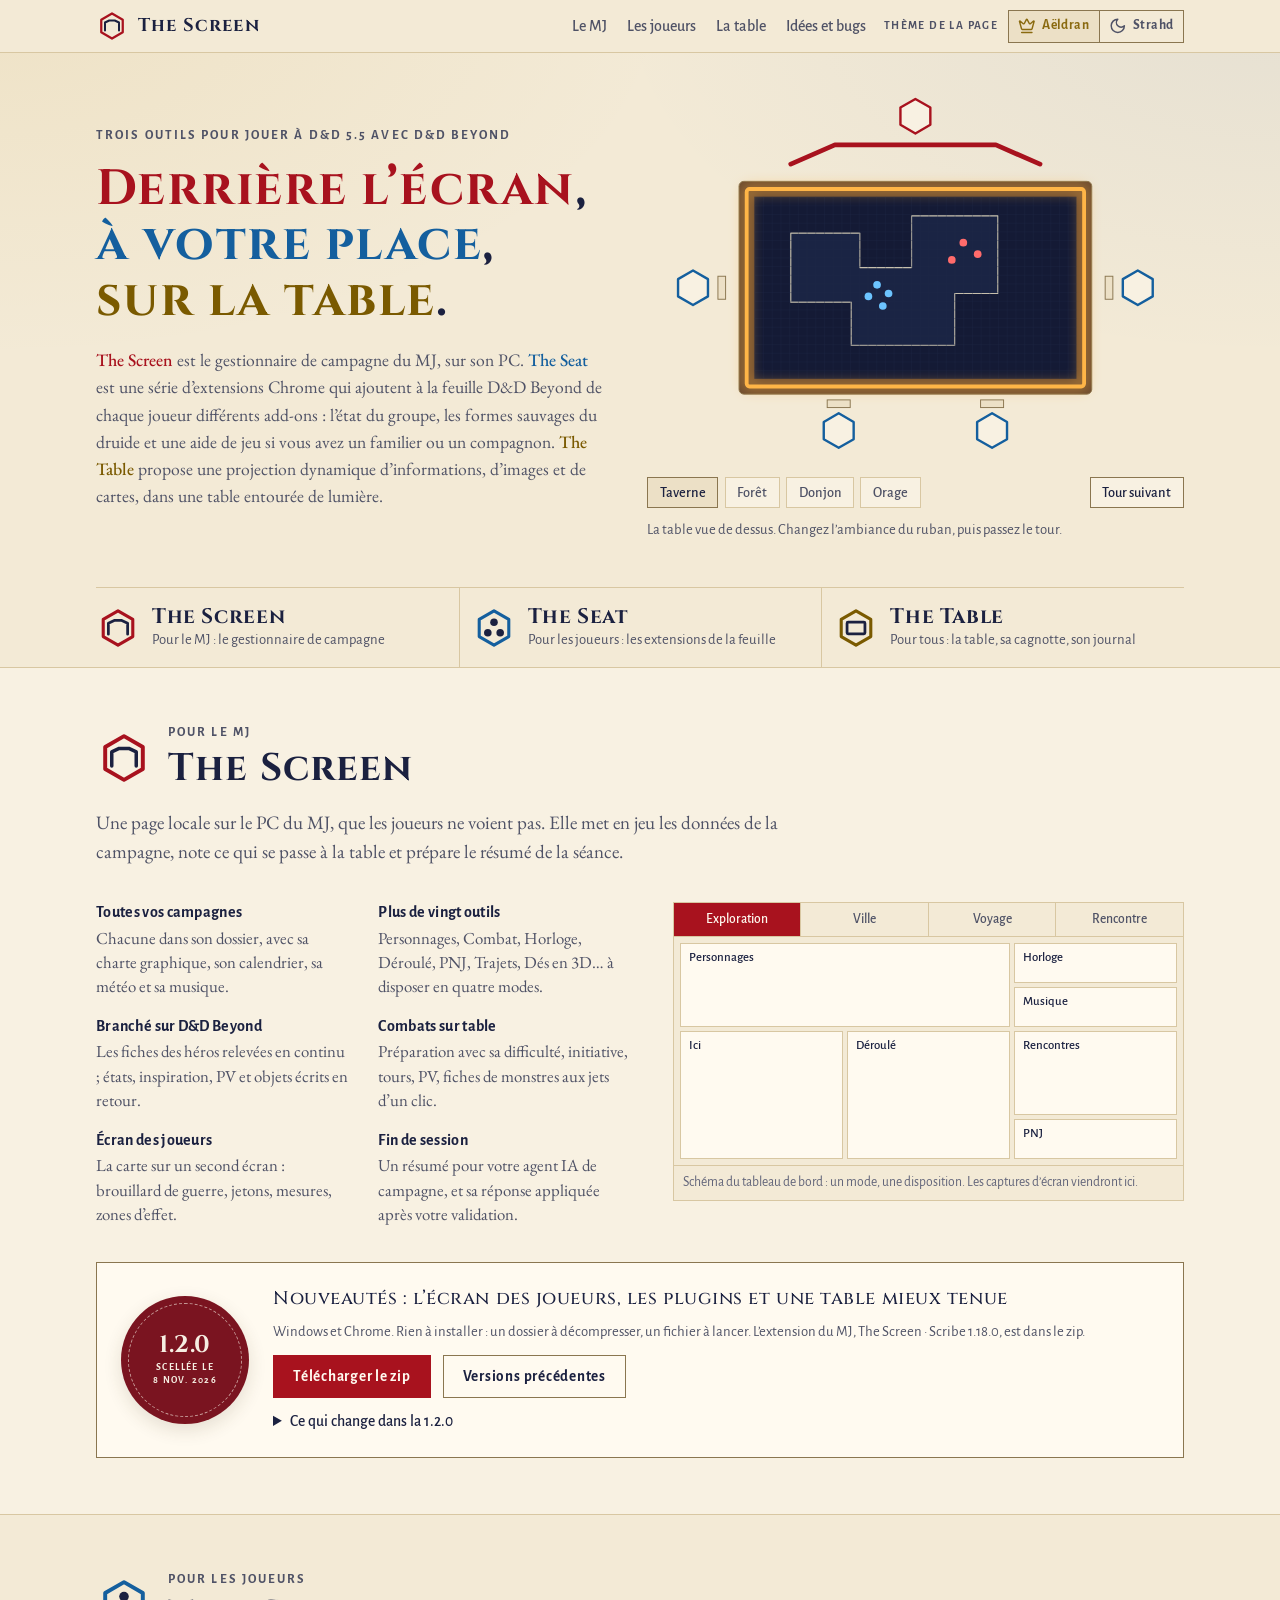
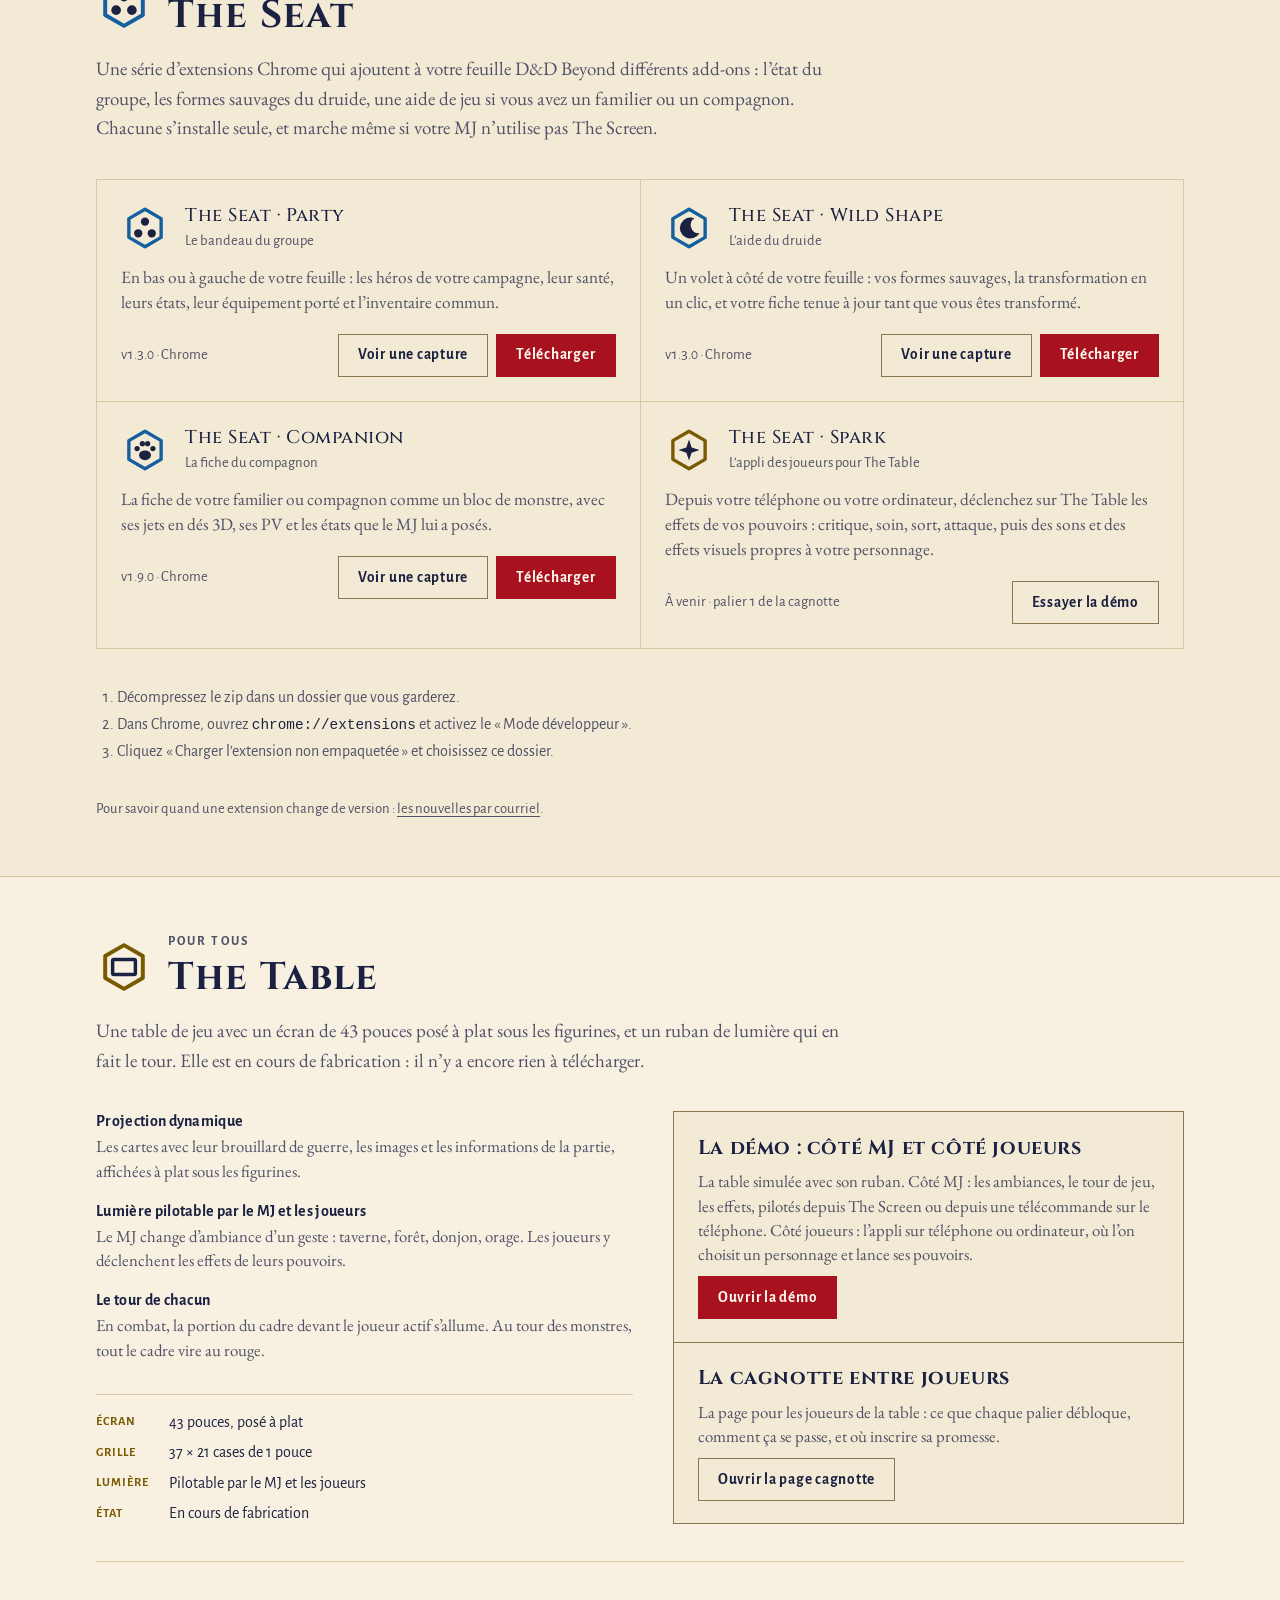
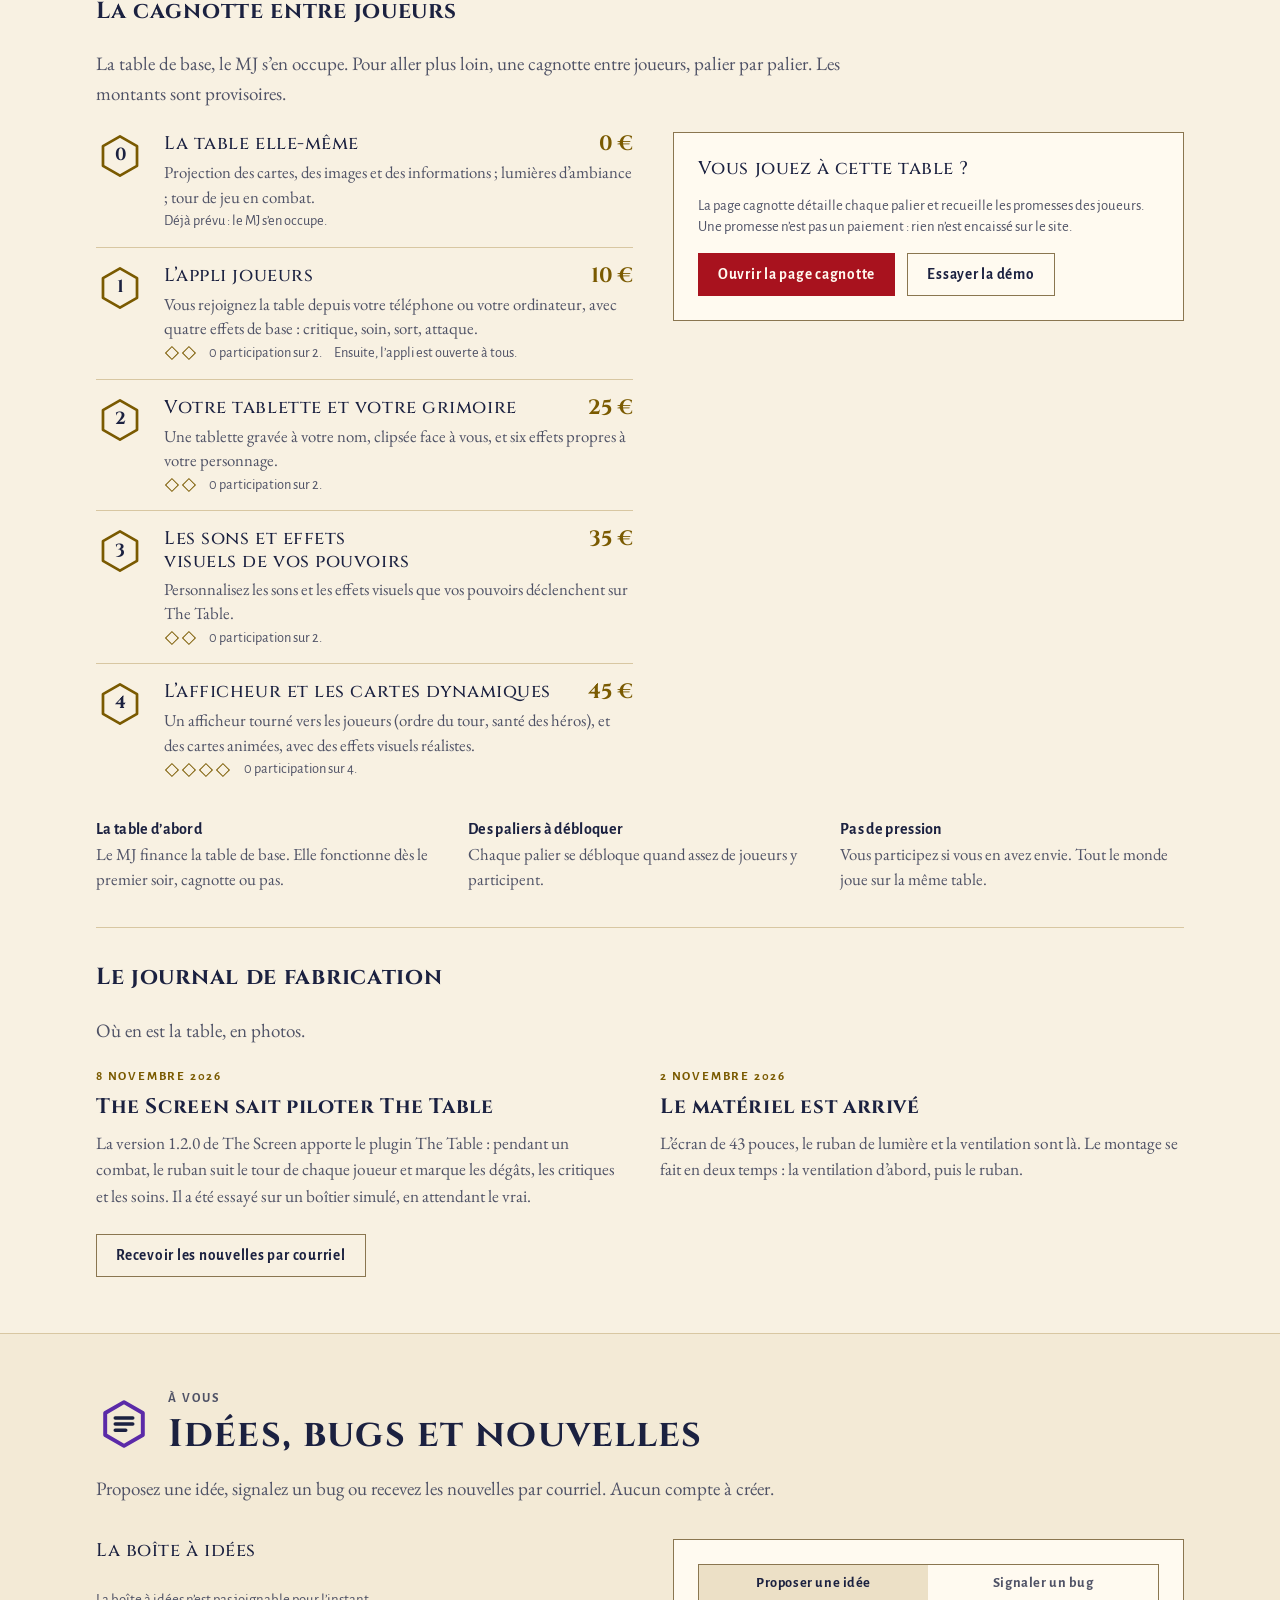
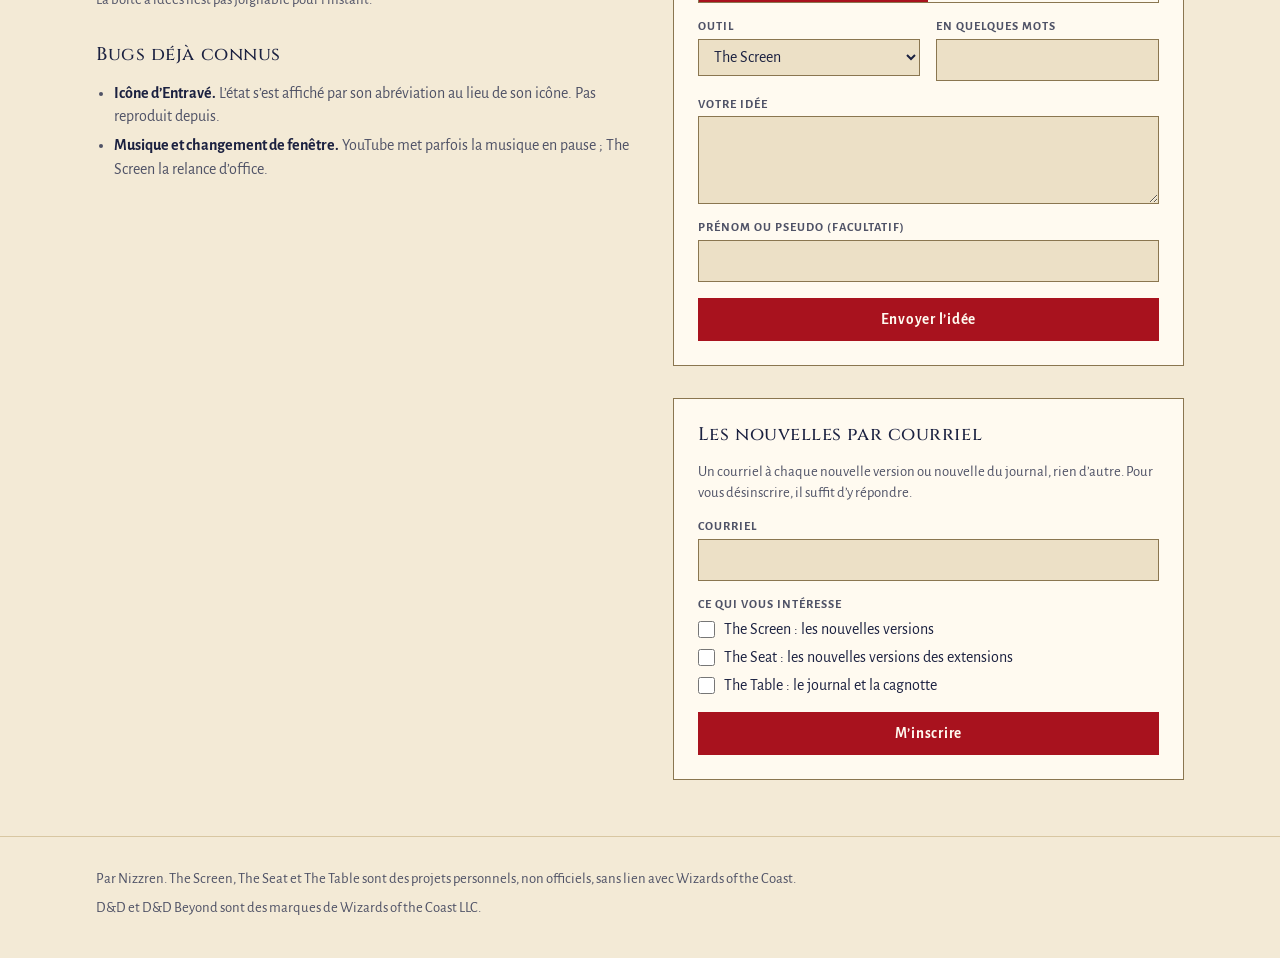
==== public/index.html @ 33dde17c "Téléchargements servis par le site : The Screen 1.2.0, The Seat · Party 1.3.0 et Companion 1.9.0 Les" ====
<!doctype html>
<html lang="fr">
<head>
<meta charset="utf-8">
<meta name="viewport" content="width=device-width, initial-scale=1, viewport-fit=cover">
<title>The Screen, The Seat, The Table · outils pour D&amp;D 5.5 et D&amp;D Beyond</title>
<meta name="description" content="Trois outils pour jouer à D&amp;D 5.5 avec D&amp;D Beyond : The Screen, le gestionnaire de campagne du MJ ; The Seat, des extensions Chrome pour la feuille des joueurs ; The Table, une table de jeu avec écran à plat et ruban de lumière.">
<link rel="icon" href="icone.svg" type="image/svg+xml">
<link rel="preconnect" href="https://fonts.googleapis.com">
<link rel="preconnect" href="https://fonts.gstatic.com" crossorigin>
<link rel="stylesheet" href="https://fonts.googleapis.com/css2?family=Alegreya+Sans:wght@400;500;700&family=Barlow+Semi+Condensed:wght@400;500;700&family=Cinzel:wght@500;700&family=EB+Garamond:ital,wght@0,400;0,500;1,400&family=Grenze+Gotisch:wght@500;700&family=Spectral:ital,wght@0,400;0,500;1,400&display=swap">
<link rel="stylesheet" href="site.css">
<script>try { if (localStorage.getItem('ambiance') === 'strahd') document.documentElement.dataset.ambiance = 'strahd'; } catch (e) {}</script>
</head>
<body>
<svg width="0" height="0" style="position:absolute" aria-hidden="true">
  <defs>
    <symbol id="hx" viewBox="0 0 128 128"><path d="M64 14 107 39v50L64 114 21 89V39z" fill="none" stroke="currentColor" stroke-width="9" stroke-linejoin="round"/></symbol>
    <symbol id="hx-fin" viewBox="-22 -22 44 44"><path d="M0-18 15.6-9V9L0 18-15.6 9V-9z" fill="none" stroke="currentColor" stroke-width="2.5" stroke-linejoin="round"/></symbol>
  </defs>
</svg>

<header class="barre">
  <div class="dedans">
    <a class="marque" href="#haut">
      <svg class="blason" viewBox="0 0 128 128" aria-hidden="true"><use href="#hx"/><path class="gl" d="M36 82V50l17-8h22l17 8v32"/></svg>
      The Screen
    </a>
    <nav aria-label="Sections">
      <a href="#mj">Le MJ</a>
      <a href="#joueurs">Les joueurs</a>
      <a href="#table">La table</a>
      <a href="#avous">Idées et bugs</a>
    </nav>
    <div class="theme">
      <span class="sur" id="theme-l">Thème de la page</span>
      <div class="choix" id="ambiances" role="group" aria-labelledby="theme-l">
        <button type="button" data-ambiance="aeldran" aria-pressed="true" title="Chroniques d’Aëldran : médiéval, or et azur" style="--c-theme: var(--pastille-aeldran)"><svg viewBox="0 0 24 24" aria-hidden="true"><path d="M11.562 3.266a.5.5 0 0 1 .876 0L15.39 8.87a1 1 0 0 0 1.516.294L21.183 5.5a.5.5 0 0 1 .798.519l-2.834 10.246a1 1 0 0 1-.956.734H5.81a1 1 0 0 1-.957-.734L2.02 6.02a.5.5 0 0 1 .798-.519l4.276 3.664a1 1 0 0 0 1.516-.294z"/><path d="M5 21h14"/></svg><span>Aëldran</span></button>
        <button type="button" data-ambiance="strahd" aria-pressed="false" title="Malédiction de Strahd : gothique, néon" style="--c-theme: var(--pastille-strahd)"><svg viewBox="0 0 24 24" aria-hidden="true"><path d="M12 3a6 6 0 0 0 9 9 9 9 0 1 1-9-9Z"/></svg><span>Strahd</span></button>
      </div>
    </div>
  </div>
</header>

<main id="haut">
  <section class="ouverture">
    <div class="dedans haut">
      <div class="texte">
        <p class="sur">Trois outils pour jouer à D&amp;D 5.5 avec D&amp;D Beyond</p>
        <h1><span class="t-screen">Derrière l’écran</span>, <span class="t-seat">à votre place</span>, <span class="t-table">sur la table</span>.</h1>
        <p class="lede"><b class="t-screen">The Screen</b> est le gestionnaire de campagne du MJ, sur son PC. <b class="t-seat">The Seat</b> est une série d’extensions Chrome qui ajoutent à la feuille D&amp;D Beyond de chaque joueur différents add-ons : l’état du groupe, les formes sauvages du druide et une aide de jeu si vous avez un familier ou un compagnon. <b class="t-table">The Table</b> propose une projection dynamique d’informations, d’images et de cartes, dans une table entourée de lumière.</p>
      </div>

      <figure class="plan" id="plan">
        <svg viewBox="0 0 560 384" role="img" aria-label="La table vue de dessus : le MJ derrière son écran, la carte au centre, quatre joueurs autour">
          <defs>
            <pattern id="cases" x="112" y="104" width="9.08" height="9.05" patternUnits="userSpaceOnUse"><path d="M9.08 0H0V9.05" fill="none" stroke="var(--plateau-trait)" stroke-width=".6"/></pattern>
          </defs>
          <path class="mj" d="M280 2 295.6 11V29L280 38 264.4 29V11z"/>
          <path class="ecran" d="M150 70 196 50H364L410 70"/>
          <rect class="caisse" x="96" y="88" width="368" height="222" rx="5"/>
          <rect class="dalle" x="112" y="104" width="336" height="190"/>
          <path class="salle" d="M150 142h72v36h54v-54h90v81h-45v54H213v-45h-63z"/>
          <rect class="cases" x="112" y="104" width="336" height="190"/>
          <circle class="heros" cx="240" cy="196" r="4"/><circle class="heros" cx="252" cy="205" r="4"/><circle class="heros" cx="231" cy="208" r="4"/><circle class="heros" cx="246" cy="218" r="4"/>
          <circle class="monstre" cx="330" cy="152" r="4"/><circle class="monstre" cx="345" cy="164" r="4"/><circle class="monstre" cx="318" cy="170" r="4"/>
          <rect class="ruban" x="104" y="96" width="352" height="206" rx="3"/>
          <path class="tour" data-i="0" d="M104 162v74"/>
          <path class="tour" data-i="1" d="M160 302h80"/>
          <path class="tour" data-i="2" d="M320 302h80"/>
          <path class="tour" data-i="3" d="M456 162v74"/>
          <g class="place" data-i="0"><rect x="74" y="187" width="8" height="24"/><path d="M48 181 63.6 190v18L48 217 32.4 208v-18z"/></g>
          <g class="place" data-i="1"><rect x="188" y="316" width="24" height="8"/><path d="M200 330 215.6 339v18L200 366 184.4 357v-18z"/></g>
          <g class="place" data-i="2"><rect x="348" y="316" width="24" height="8"/><path d="M360 330 375.6 339v18L360 366 344.4 357v-18z"/></g>
          <g class="place" data-i="3"><rect x="478" y="187" width="8" height="24"/><path d="M512 181 527.6 190v18L512 217 496.4 208v-18z"/></g>
        </svg>
        <div class="commandes" aria-label="Essayer The Table">
          <button class="puce" type="button" data-scene="taverne" aria-pressed="true">Taverne</button>
          <button class="puce" type="button" data-scene="foret" aria-pressed="false">Forêt</button>
          <button class="puce" type="button" data-scene="donjon" aria-pressed="false">Donjon</button>
          <button class="puce" type="button" data-scene="orage" aria-pressed="false">Orage</button>
          <button class="puce puce--tour" type="button" id="tour">Tour suivant</button>
        </div>
        <p class="legende-tour" id="legende-tour" aria-live="polite">La table vue de dessus. Changez l’ambiance du ruban, puis passez le tour.</p>
      </figure>
    </div>

    <div class="dedans">
      <div class="cotes">
        <a href="#mj" style="--c: var(--c-screen)">
          <svg class="blason" viewBox="0 0 128 128" aria-hidden="true"><use href="#hx"/><path class="gl" d="M36 82V50l17-8h22l17 8v32"/></svg>
          <div><h3>The Screen</h3><span class="petit">Pour le MJ : le gestionnaire de campagne</span></div>
        </a>
        <a href="#joueurs" style="--c: var(--c-seat)">
          <svg class="blason" viewBox="0 0 128 128" aria-hidden="true"><use href="#hx"/><circle class="g" cx="64" cy="47" r="11"/><circle class="g" cx="46" cy="78" r="11"/><circle class="g" cx="82" cy="78" r="11"/></svg>
          <div><h3>The Seat</h3><span class="petit">Pour les joueurs : les extensions de la feuille</span></div>
        </a>
        <a href="#table" style="--c: var(--c-table)">
          <svg class="blason" viewBox="0 0 128 128" aria-hidden="true"><use href="#hx"/><rect class="gl" x="38" y="47" width="52" height="34" rx="3"/></svg>
          <div><h3>The Table</h3><span class="petit">Pour tous : la table, sa cagnotte, son journal</span></div>
        </a>
      </div>
    </div>
  </section>

  <!-- THE SCREEN -->
  <section class="bande bande--creuse" id="mj" style="--c: var(--c-screen)">
    <div class="dedans">
      <header class="tete">
        <svg class="blason" viewBox="0 0 128 128" aria-hidden="true"><use href="#hx"/><path class="gl" d="M36 82V50l17-8h22l17 8v32"/></svg>
        <p class="sur">Pour le MJ</p>
        <h2>The Screen</h2>
        <p class="chapo">Une page locale sur le PC du MJ, que les joueurs ne voient pas. Elle met en jeu les données de la campagne, note ce qui se passe à la table et prépare le résumé de la séance.</p>
      </header>

      <div class="deux">
        <ul class="atouts">
          <li><strong>Toutes vos campagnes</strong><span>Chacune dans son dossier, avec sa charte graphique, son calendrier, sa météo et sa musique.</span></li>
          <li><strong>Plus de vingt outils</strong><span>Personnages, Combat, Horloge, Déroulé, PNJ, Trajets, Dés en 3D… à disposer en quatre modes.</span></li>
          <li><strong>Branché sur D&amp;D Beyond</strong><span>Les fiches des héros relevées en continu ; états, inspiration, PV et objets écrits en retour.</span></li>
          <li><strong>Combats sur table</strong><span>Préparation avec sa difficulté, initiative, tours, PV, fiches de monstres aux jets d’un clic.</span></li>
          <li><strong>Écran des joueurs</strong><span>La carte sur un second écran : brouillard de guerre, jetons, mesures, zones d’effet.</span></li>
          <li><strong>Fin de session</strong><span>Un résumé pour votre agent IA de campagne, et sa réponse appliquée après votre validation.</span></li>
        </ul>

        <figure class="schema">
          <div class="modes" id="modes">
            <button type="button" data-mode="exploration" aria-pressed="true">Exploration</button>
            <button type="button" data-mode="ville" aria-pressed="false">Ville</button>
            <button type="button" data-mode="voyage" aria-pressed="false">Voyage</button>
            <button type="button" data-mode="rencontre" aria-pressed="false">Rencontre</button>
          </div>
          <div class="grille" id="grille"></div>
          <figcaption>Schéma du tableau de bord : un mode, une disposition. Les captures d’écran viendront ici.</figcaption>
        </figure>
      </div>

      <div class="version">
        <div class="sceau"><b data-version="the-screen">1.2.0</b><span>scellée le<br><span data-date="the-screen">8 nov. 2026</span></span></div>
        <div class="corps">
          <h3>Nouveautés : <span data-nouveautes="the-screen">l’écran des joueurs, les plugins et une table mieux tenue</span></h3>
          <p class="petit">Windows et Chrome. Rien à installer : un dossier à décompresser, un fichier à lancer. L’extension du MJ, The Screen · Scribe <span data-version="scribe">1.18.0</span>, est dans le zip.</p>
          <div class="actions">
            <a class="btn btn--fort" data-telecharge="the-screen" href="#mj">Télécharger le zip</a>
            <a class="btn" data-versions href="#mj">Versions précédentes</a>
          </div>
          <details>
            <summary>Ce qui change dans la <span data-version="the-screen">1.2.0</span></summary>
            <ul data-points="the-screen">
              <li>Écran des joueurs sur un second écran ou une TV posée à plat, avec un seul bouton Diffuser.</li>
              <li>Plugins activés campagne par campagne, dont The Table pour le ruban LED.</li>
              <li>Fin de combat : PNJ tombés à marquer morts, jalon à démarrer ou à terminer.</li>
              <li>Avant de terminer un jalon ou une étape : ce qui reste à jouer, à régler sans quitter la page.</li>
              <li>Combat au clavier, trajets sans rencontres aléatoires, fenêtres qui se réduisent sur place.</li>
            </ul>
          </details>
        </div>
      </div>
    </div>
  </section>

  <!-- THE SEAT -->
  <section class="bande" id="joueurs" style="--c: var(--c-seat)">
    <div class="dedans">
      <header class="tete">
        <svg class="blason" viewBox="0 0 128 128" aria-hidden="true"><use href="#hx"/><circle class="g" cx="64" cy="47" r="11"/><circle class="g" cx="46" cy="78" r="11"/><circle class="g" cx="82" cy="78" r="11"/></svg>
        <p class="sur">Pour les joueurs</p>
        <h2>The Seat</h2>
        <p class="chapo">Une série d’extensions Chrome qui ajoutent à votre feuille D&amp;D Beyond différents add-ons : l’état du groupe, les formes sauvages du druide, une aide de jeu si vous avez un familier ou un compagnon. Chacune s’installe seule, et marche même si votre MJ n’utilise pas The Screen.</p>
      </header>

      <div class="extensions">
        <article class="ext">
          <svg class="blason" viewBox="0 0 128 128" aria-hidden="true"><use href="#hx"/><circle class="g" cx="64" cy="47" r="11"/><circle class="g" cx="46" cy="78" r="11"/><circle class="g" cx="82" cy="78" r="11"/></svg>
          <h3>The Seat · Party</h3>
          <p class="petit">Le bandeau du groupe</p>
          <p class="desc">En bas ou à gauche de votre feuille : les héros de votre campagne, leur santé, leurs états, leur équipement porté et l’inventaire commun.</p>
          <div class="pied"><span class="petit">v<span data-version="party">1.3.0</span> · Chrome</span>
            <button class="btn" type="button" data-image="captures/party.png" data-capture="The Seat · Party" data-vue="Le bandeau du groupe en bas d’une feuille de personnage D&amp;D Beyond, puis à gauche.">Voir une capture</button>
            <a class="btn btn--fort" data-telecharge="party" href="#joueurs">Télécharger</a></div>
        </article>
        <article class="ext">
          <svg class="blason" viewBox="0 0 128 128" aria-hidden="true"><use href="#hx"/><path class="g" d="M78 38a28 28 0 1 0 14 40 22 22 0 0 1-14-40z"/></svg>
          <h3>The Seat · Wild Shape</h3>
          <p class="petit">L’aide du druide</p>
          <p class="desc">Un volet à côté de votre feuille : vos formes sauvages, la transformation en un clic, et votre fiche tenue à jour tant que vous êtes transformé.</p>
          <div class="pied"><span class="petit">v<span data-version="wild-shape">1.3.0</span> · Chrome</span>
            <button class="btn" type="button" data-image="captures/wild-shape.png" data-capture="The Seat · Wild Shape" data-vue="Le volet des formes sauvages à droite de la feuille, un druide transformé.">Voir une capture</button>
            <a class="btn btn--fort" data-telecharge="wild-shape" href="#joueurs">Télécharger</a></div>
        </article>
        <article class="ext">
          <svg class="blason" viewBox="0 0 128 128" aria-hidden="true"><use href="#hx"/><ellipse class="g" cx="64" cy="78" rx="16" ry="13"/><circle class="g" cx="43" cy="60" r="7"/><circle class="g" cx="57" cy="47" r="7"/><circle class="g" cx="71" cy="47" r="7"/><circle class="g" cx="85" cy="60" r="7"/></svg>
          <h3>The Seat · Companion</h3>
          <p class="petit">La fiche du compagnon</p>
          <p class="desc">La fiche de votre familier ou compagnon comme un bloc de monstre, avec ses jets en dés 3D, ses PV et les états que le MJ lui a posés.</p>
          <div class="pied"><span class="petit">v<span data-version="companion">1.9.0</span> · Chrome</span>
            <button class="btn" type="button" data-image="captures/companion.png" data-capture="The Seat · Companion" data-vue="La fiche du compagnon dans sa fenêtre, avec un jet de dés en cours.">Voir une capture</button>
            <a class="btn btn--fort" data-telecharge="companion" href="#joueurs">Télécharger</a></div>
        </article>
        <article class="ext ext--avenir">
          <svg class="blason" viewBox="0 0 128 128" aria-hidden="true"><use href="#hx"/><path class="g" d="M64 36l7 21 21 7-21 7-7 21-7-21-21-7 21-7z"/></svg>
          <h3>The Seat · Spark</h3>
          <p class="petit">L’appli des joueurs pour The Table</p>
          <p class="desc">Depuis votre téléphone ou votre ordinateur, déclenchez sur The Table les effets de vos pouvoirs : critique, soin, sort, attaque, puis des sons et des effets visuels propres à votre personnage.</p>
          <div class="pied"><span class="petit">À venir · palier 1 de la cagnotte</span><a class="btn" href="the-table.html">Essayer la démo</a></div>
        </article>
      </div>

      <ol class="pose">
        <li>Décompressez le zip dans un dossier que vous garderez.</li>
        <li>Dans Chrome, ouvrez <code>chrome://extensions</code> et activez le « Mode développeur ».</li>
        <li>Cliquez « Charger l’extension non empaquetée » et choisissez ce dossier.</li>
      </ol>
      <p class="petit pose-fin">Pour savoir quand une extension change de version : <a href="#f-lettre">les nouvelles par courriel</a>.</p>
    </div>
  </section>

  <!-- THE TABLE -->
  <section class="bande bande--creuse" id="table" style="--c: var(--c-table)">
    <div class="dedans">
      <header class="tete">
        <svg class="blason" viewBox="0 0 128 128" aria-hidden="true"><use href="#hx"/><rect class="gl" x="38" y="47" width="52" height="34" rx="3"/></svg>
        <p class="sur">Pour tous</p>
        <h2>The Table</h2>
        <p class="chapo">Une table de jeu avec un écran de 43 pouces posé à plat sous les figurines, et un ruban de lumière qui en fait le tour. Elle est en cours de fabrication : il n’y a encore rien à télécharger.</p>
      </header>

      <div class="deux">
        <div class="pile">
          <ul class="atouts atouts--colonne">
            <li><strong>Projection dynamique</strong><span>Les cartes avec leur brouillard de guerre, les images et les informations de la partie, affichées à plat sous les figurines.</span></li>
            <li><strong>Lumière pilotable par le MJ et les joueurs</strong><span>Le MJ change d’ambiance d’un geste : taverne, forêt, donjon, orage. Les joueurs y déclenchent les effets de leurs pouvoirs.</span></li>
            <li><strong>Le tour de chacun</strong><span>En combat, la portion du cadre devant le joueur actif s’allume. Au tour des monstres, tout le cadre vire au rouge.</span></li>
          </ul>
          <dl class="fiche">
            <dt>Écran</dt><dd>43 pouces, posé à plat</dd>
            <dt>Grille</dt><dd>37 × 21 cases de 1 pouce</dd>
            <dt>Lumière</dt><dd>Pilotable par le MJ et les joueurs</dd>
            <dt>État</dt><dd>En cours de fabrication</dd>
          </dl>
        </div>

        <div class="demos">
          <div class="demo">
            <h3>La démo : côté MJ et côté joueurs</h3>
            <p>La table simulée avec son ruban. Côté MJ : les ambiances, le tour de jeu, les effets, pilotés depuis The Screen ou depuis une télécommande sur le téléphone. Côté joueurs : l’appli sur téléphone ou ordinateur, où l’on choisit un personnage et lance ses pouvoirs.</p>
            <a class="btn btn--fort" href="the-table.html">Ouvrir la démo</a>
          </div>
          <div class="demo">
            <h3>La cagnotte entre joueurs</h3>
            <p>La page pour les joueurs de la table : ce que chaque palier débloque, comment ça se passe, et où inscrire sa promesse.</p>
            <a class="btn" href="cagnotte.html">Ouvrir la page cagnotte</a>
          </div>
        </div>
      </div>

      <div class="bloc" id="cagnotte">
        <h3 class="sous-titre">La cagnotte entre joueurs</h3>
        <p class="intro">La table de base, le MJ s’en occupe. Pour aller plus loin, une cagnotte entre joueurs, palier par palier. Les montants sont provisoires.</p>
        <div class="deux">
          <ol class="paliers">
            <li class="palier">
              <span class="rang"><svg viewBox="-22 -22 44 44" aria-hidden="true"><use href="#hx-fin" x="-22" y="-22" width="44" height="44"/></svg><b>0</b></span>
              <h3>La table elle-même</h3><span class="somme">0 €</span>
              <p>Projection des cartes, des images et des informations ; lumières d’ambiance ; tour de jeu en combat.</p>
              <span class="cond">Déjà prévu : le MJ s’en occupe.</span>
            </li>
            <li class="palier">
              <span class="rang"><svg viewBox="-22 -22 44 44" aria-hidden="true"><use href="#hx-fin" x="-22" y="-22" width="44" height="44"/></svg><b>1</b></span>
              <h3>L’appli joueurs</h3><span class="somme">10 €</span>
              <p>Vous rejoignez la table depuis votre téléphone ou votre ordinateur, avec quatre effets de base : critique, soin, sort, attaque.</p>
              <span class="cond"><span class="losanges" aria-hidden="true"><i></i><i></i></span><span data-compte="2">0 participation sur 2.</span> Ensuite, l’appli est ouverte à tous.</span>
            </li>
            <li class="palier">
              <span class="rang"><svg viewBox="-22 -22 44 44" aria-hidden="true"><use href="#hx-fin" x="-22" y="-22" width="44" height="44"/></svg><b>2</b></span>
              <h3>Votre tablette et votre grimoire</h3><span class="somme">25 €</span>
              <p>Une tablette gravée à votre nom, clipsée face à vous, et six effets propres à votre personnage.</p>
              <span class="cond"><span class="losanges" aria-hidden="true"><i></i><i></i></span><span data-compte="2">0 participation sur 2.</span></span>
            </li>
            <li class="palier">
              <span class="rang"><svg viewBox="-22 -22 44 44" aria-hidden="true"><use href="#hx-fin" x="-22" y="-22" width="44" height="44"/></svg><b>3</b></span>
              <h3>Les sons et effets visuels de vos pouvoirs</h3><span class="somme">35 €</span>
              <p>Personnalisez les sons et les effets visuels que vos pouvoirs déclenchent sur The Table.</p>
              <span class="cond"><span class="losanges" aria-hidden="true"><i></i><i></i></span><span data-compte="2">0 participation sur 2.</span></span>
            </li>
            <li class="palier">
              <span class="rang"><svg viewBox="-22 -22 44 44" aria-hidden="true"><use href="#hx-fin" x="-22" y="-22" width="44" height="44"/></svg><b>4</b></span>
              <h3>L’afficheur et les cartes dynamiques</h3><span class="somme">45 €</span>
              <p>Un afficheur tourné vers les joueurs (ordre du tour, santé des héros), et des cartes animées, avec des effets visuels réalistes.</p>
              <span class="cond"><span class="losanges" aria-hidden="true"><i></i><i></i><i></i><i></i></span><span data-compte="4">0 participation sur 4.</span></span>
            </li>
          </ol>

          <div class="formulaire">
            <h3>Vous jouez à cette table ?</h3>
            <p class="petit">La page cagnotte détaille chaque palier et recueille les promesses des joueurs. Une promesse n’est pas un paiement : rien n’est encaissé sur le site.</p>
            <div class="actions">
              <a class="btn btn--fort" href="cagnotte.html">Ouvrir la page cagnotte</a>
              <a class="btn" href="the-table.html">Essayer la démo</a>
            </div>
          </div>
        </div>
        <ul class="atouts atouts--trois">
          <li><strong>La table d’abord</strong><span>Le MJ finance la table de base. Elle fonctionne dès le premier soir, cagnotte ou pas.</span></li>
          <li><strong>Des paliers à débloquer</strong><span>Chaque palier se débloque quand assez de joueurs y participent.</span></li>
          <li><strong>Pas de pression</strong><span>Vous participez si vous en avez envie. Tout le monde joue sur la même table.</span></li>
        </ul>
      </div>

      <div class="bloc" id="journal">
        <h3 class="sous-titre">Le journal de fabrication</h3>
        <p class="intro">Où en est la table, en photos.</p>
        <div class="journal" id="journal-liste">
          <article class="nouvelle">
            <time datetime="2026-11-08">8 novembre 2026</time>
            <h3>The Screen sait piloter The Table</h3>
            <p>La version 1.2.0 de The Screen apporte le plugin The Table : pendant un combat, le ruban suit le tour de chaque joueur et marque les dégâts, les critiques et les soins. Il a été essayé sur un boîtier simulé, en attendant le vrai.</p>          </article>
          <article class="nouvelle">
            <time datetime="2026-11-02">2 novembre 2026</time>
            <h3>Le matériel est arrivé</h3>
            <p>L’écran de 43 pouces, le ruban de lumière et la ventilation sont là. Le montage se fait en deux temps : la ventilation d’abord, puis le ruban.</p>          </article>
        </div>
        <div class="actions"><a class="btn" href="#f-lettre">Recevoir les nouvelles par courriel</a></div>
      </div>
    </div>
  </section>

  <!-- À VOUS : idées, bugs, nouvelles -->
  <section class="bande" id="avous">
    <div class="dedans">
      <header class="tete">
        <svg class="blason" viewBox="0 0 128 128" aria-hidden="true" style="--c: var(--ultra)"><use href="#hx"/><path class="gl" d="M44 50h40M44 64h40M44 78h24"/></svg>
        <p class="sur">À vous</p>
        <h2>Idées, bugs et nouvelles</h2>
        <p class="chapo">Proposez une idée, signalez un bug ou recevez les nouvelles par courriel. Aucun compte à créer.</p>
      </header>

      <div class="deux">
        <div class="pile">
          <div>
            <h3 class="titre-liste">La boîte à idées</h3>
            <ul class="idees" id="idees"></ul>
            <p class="petit" id="idees-etat" style="margin-top: .75rem">Une idée proposée paraît ici après relecture.</p>
          </div>
          <div>
            <h3 class="titre-liste">Bugs déjà connus</h3>
            <ul class="connus">
              <li><b>Icône d’Entravé.</b> L’état s’est affiché par son abréviation au lieu de son icône. Pas reproduit depuis.</li>
              <li><b>Musique et changement de fenêtre.</b> YouTube met parfois la musique en pause ; The Screen la relance d’office.</li>
            </ul>
          </div>
        </div>

        <div class="pile">
          <form class="formulaire" id="f-retour">
            <div class="bascule" id="bascule">
              <button type="button" data-genre="idee" aria-pressed="true">Proposer une idée</button>
              <button type="button" data-genre="bug" aria-pressed="false">Signaler un bug</button>
            </div>
            <div class="rangee">
              <div class="champ"><label for="r-outil">Outil</label>
                <select id="r-outil">
                  <option value="the-screen">The Screen</option>
                  <option value="scribe">The Screen · Scribe</option>
                  <option value="party">The Seat · Party</option>
                  <option value="wild-shape">The Seat · Wild Shape</option>
                  <option value="companion">The Seat · Companion</option>
                  <option value="the-table">The Table</option>
                </select>
              </div>
              <div class="champ" data-pour="bug" hidden><label for="r-version">Version</label><input id="r-version" type="text" placeholder="1.2.0, lue dans « À propos »"></div>
              <div class="champ" data-pour="idee"><label for="r-titre">En quelques mots</label><input id="r-titre" type="text"></div>
            </div>
            <div class="champ"><label for="r-texte" id="r-texte-l">Votre idée</label><textarea id="r-texte" required></textarea></div>
            <div class="champ" data-pour="bug" hidden><label for="r-attendu">Ce que vous attendiez</label><textarea id="r-attendu"></textarea></div>
            <div class="champ"><label for="r-prenom">Prénom ou pseudo (facultatif)</label><input id="r-prenom" type="text"></div>
            <input class="pot" type="text" name="site" tabindex="-1" autocomplete="off" aria-hidden="true">
            <div class="garde"></div>
            <p class="message" role="status" hidden></p>
            <button class="btn btn--fort" type="submit" id="r-envoyer">Envoyer l’idée</button>
          </form>

          <form class="formulaire" id="f-lettre">
            <h3>Les nouvelles par courriel</h3>
            <p class="petit">Un courriel à chaque nouvelle version ou nouvelle du journal, rien d’autre. Pour vous désinscrire, il suffit d’y répondre.</p>
            <div class="champ"><label for="l-courriel">Courriel</label><input id="l-courriel" type="email" autocomplete="email" required></div>
            <fieldset class="groupe-cases">
              <legend>Ce qui vous intéresse</legend>
              <label class="case"><input type="checkbox" id="l-screen"> The Screen : les nouvelles versions</label>
              <label class="case"><input type="checkbox" id="l-seat"> The Seat : les nouvelles versions des extensions</label>
              <label class="case"><input type="checkbox" id="l-table"> The Table : le journal et la cagnotte</label>
            </fieldset>
            <input class="pot" type="text" name="site" tabindex="-1" autocomplete="off" aria-hidden="true">
            <div class="garde"></div>
            <p class="message" role="status" hidden></p>
            <button class="btn btn--fort" type="submit">M’inscrire</button>
          </form>
        </div>
      </div>
    </div>
  </section>
</main>

<footer class="pied-page">
  <div class="dedans">
    <p class="petit">Par Nizzren. The Screen, The Seat et The Table sont des projets personnels, non officiels, sans lien avec Wizards of the Coast.</p>
    <p class="petit">D&amp;D et D&amp;D Beyond sont des marques de Wizards of the Coast LLC.</p>  </div>
</footer>

<dialog class="capture" id="capture" aria-labelledby="capture-titre">
  <div class="entete"><h3 id="capture-titre"></h3><button class="btn" type="button" id="capture-fermer">Fermer</button></div>
  <img class="capture-image" id="capture-image" alt="" hidden>
  <div class="cadre" id="capture-cadre"><b>Capture à venir</b><span class="petit" id="capture-vue"></span></div>
</dialog>

<script src="config.js"></script>
<script src="site.js"></script>
</body>
</html>
---- public/site.css ----
/* Mise en page : une seule page. Un plan de table vu de dessus ouvre la page et sert de légende
   (rouge = le MJ derrière son écran, azur = les joueurs à leur place, or = la table) ;
   puis une bande par côté de la table, et une bande commune : idées, bugs, nouvelles par courriel.
   Deux ambiances, choisies par deux pastilles dans la barre : « Chroniques d'Aëldran »
   (charte Médiéval glorieux, nuit et parchemin) et « Malédiction de Strahd » (Barovie Néon, nuit seule). */
:root {
  color-scheme: dark;
  --void: #0b1020; --crypte: #111830; --pierre: #18213d; --pierre-haute: #212c4e;
  --trait: #2c3a63; --trait-fort: #7282b5;
  --os: #f3ead2; --cendre: #bdb6a4; --fane: #999283;
  --sang: #ff6b6b; --sang-profond: #7a1420; --os-clair: #f6eee2;
  --ultra: #b996ff; --brume: #6cc4ff; --cierge: #ffb547; --soleil: #ffd76a; --mousse: #7ddc8a;
  --sur-accent: #120c06; --focus: #ffd76a;
  --aura-1: #d4a43a1a; --aura-2: #3a6bd41a;
  --bois: #2b2016; --plateau: #070b17; --plateau-trait: #1c2747; --plateau-sol: #1a2444; --plateau-mur: #c9c2ae;
  --jeton-heros: #6cc4ff; --jeton-monstre: #ff6b6b;
  --led-taverne: #ffb547; --led-foret: #7ddc8a; --led-donjon: #6cc4ff; --led-orage: #b996ff; --led-monstres: #ff4d5e;
  --pastille-aeldran: #d4a43a; --pastille-strahd: #ff2d6f;
  --ombre: 0 16px 40px #00000099; --voile: #000000b8;
  --decoupe: none; --halo-titre: none; --espace-titre: .03em;
  --f-titre: "Cinzel", "Trajan Pro", Georgia, serif;
  --f-texte: "EB Garamond", Garamond, Georgia, serif;
  --f-ui: "Alegreya Sans", "Segoe UI", system-ui, sans-serif;
  --c-screen: var(--sang); --c-seat: var(--brume); --c-table: var(--soleil);
}
@media (prefers-color-scheme: light) {
  :root:not([data-theme="dark"]) {
    color-scheme: light;
    --void: #f3ead6; --crypte: #f8f1e2; --pierre: #fffaf0; --pierre-haute: #ece0c6;
    --trait: #d8c7a2; --trait-fort: #8a7650;
    --os: #1b2140; --cendre: #4f5266; --fane: #62657a;
    --sang: #a8121e; --ultra: #5b2aa8; --brume: #145f9e; --cierge: #8c5400; --soleil: #7a5a00; --mousse: #1d6b3a;
    --sur-accent: #fffaf0; --focus: #145f9e;
    --aura-1: #b8860b14; --aura-2: #1e4b9a10;
    --bois: #6b4a2e; --plateau: #141a35; --pastille-aeldran: #8a6a10; --pastille-strahd: #b8003a;
    --ombre: 0 6px 18px #4a361a24; --voile: #1b214099;
  }
}
:root[data-theme="light"] {
  color-scheme: light;
  --void: #f3ead6; --crypte: #f8f1e2; --pierre: #fffaf0; --pierre-haute: #ece0c6;
  --trait: #d8c7a2; --trait-fort: #8a7650;
  --os: #1b2140; --cendre: #4f5266; --fane: #62657a;
  --sang: #a8121e; --ultra: #5b2aa8; --brume: #145f9e; --cierge: #8c5400; --soleil: #7a5a00; --mousse: #1d6b3a;
  --sur-accent: #fffaf0; --focus: #145f9e;
  --aura-1: #b8860b14; --aura-2: #1e4b9a10;
  --bois: #6b4a2e; --plateau: #141a35; --pastille-aeldran: #8a6a10; --pastille-strahd: #b8003a;
  --ombre: 0 6px 18px #4a361a24; --voile: #1b214099;
}
/* Ambiance « Malédiction de Strahd » : redéfinit tous les jetons, quel que soit le thème */
:root[data-ambiance="strahd"] {
  color-scheme: dark;
  --void: #08070c; --crypte: #0e0c15; --pierre: #15121f; --pierre-haute: #1d1929;
  --trait: #2b2539; --trait-fort: #6e6190;
  --os: #efe6d6; --cendre: #aca2b8; --fane: #8b809d;
  --sang: #ff2d6f; --sang-profond: #6d0a24; --os-clair: #f6eee2;
  --ultra: #b26bff; --brume: #4de8ff; --cierge: #ffb23e; --soleil: #ffe7a3; --mousse: #6fe39a;
  --sur-accent: #14030a; --focus: #4de8ff;
  --aura-1: #7a2cff1f; --aura-2: #ff2d6f17;
  --bois: #17120f; --plateau: #050409; --plateau-trait: #231d33; --plateau-sol: #1d1929; --plateau-mur: #aca2b8;
  --jeton-heros: #4de8ff; --jeton-monstre: #ff2d6f;
  --pastille-aeldran: #d4a43a; --pastille-strahd: #ff2d6f;
  --ombre: 0 16px 40px #000000b3; --voile: #000000cc;
  --decoupe: polygon(9px 0, 100% 0, 100% calc(100% - 9px), calc(100% - 9px) 100%, 0 100%, 0 9px);
  --halo-titre: 0 0 18px #ff2d6f8c, 0 0 44px #ff2d6f40;
  --espace-titre: .01em;
  --f-titre: "Grenze Gotisch", "UnifrakturCook", Georgia, serif;
  --f-texte: "Spectral", Georgia, "Times New Roman", serif;
  --f-ui: "Barlow Semi Condensed", "Arial Narrow", system-ui, sans-serif;
}

* { box-sizing: border-box; }
body {
  margin: 0; background-color: var(--void); color: var(--os);
  font: 400 1.1875rem/1.55 var(--f-texte);
  background-image: radial-gradient(60rem 32rem at 0 0, var(--aura-1), transparent 70%), radial-gradient(60rem 32rem at 100% 0, var(--aura-2), transparent 70%);
  background-repeat: no-repeat;
}
body::before { content: ""; position: fixed; inset: 0 0 auto; height: env(safe-area-inset-top, 0px); z-index: 10; background: var(--void); }
.dedans { max-width: 70rem; margin-inline: auto; padding-left: max(16px, env(safe-area-inset-left, 0px)); padding-right: max(16px, env(safe-area-inset-right, 0px)); }
h1, h2, h3 { font-family: var(--f-titre); font-weight: 700; letter-spacing: var(--espace-titre); margin: 0; text-wrap: balance; }
h1 { font-size: clamp(2rem, 4.4vw, 3.1rem); line-height: 1.12; text-shadow: var(--halo-titre); }
h2 { font-size: clamp(1.75rem, 3.4vw, 2.4rem); line-height: 1.15; }
h3 { font-size: 1.15rem; line-height: 1.25; font-weight: 500; }
p { margin: 0; }
a { color: inherit; }
figure { margin: 0; }
[id] { scroll-margin-top: 4.5rem; }
:focus-visible { outline: 2px solid var(--focus); outline-offset: 2px; }
.sur { font: 700 .82rem/1.3 var(--f-ui); letter-spacing: .16em; text-transform: uppercase; color: var(--cendre); }
.petit { font: 400 .92rem/1.4 var(--f-ui); color: var(--cendre); }
.sous-titre { font: 700 1.45rem/1.2 var(--f-titre); letter-spacing: var(--espace-titre); }
.deux { display: grid; grid-template-columns: minmax(0, 1.05fr) minmax(0, 1fr); gap: 2.5rem; align-items: start; }
@media (max-width: 900px) { .deux { grid-template-columns: minmax(0, 1fr); } }
.pile { display: flex; flex-direction: column; gap: 2rem; min-width: 0; }

/* Blasons : l'hexagone commun, un symbole par outil */
.blason { width: 3rem; height: 3rem; flex: none; color: var(--c, var(--trait-fort)); }
.blason .g { fill: var(--os); stroke: none; }
.blason .gl { fill: none; stroke: var(--os); stroke-width: 8; stroke-linecap: round; stroke-linejoin: round; }

/* Boutons */
.btn { font: 700 .95rem/1 var(--f-ui); letter-spacing: .05em; padding: .85em 1.25em; border: 1px solid var(--trait-fort); background: transparent; color: var(--os); cursor: pointer; border-radius: 0; text-decoration: none; display: inline-block; clip-path: var(--decoupe); }
.btn:hover { background: var(--pierre-haute); }
.btn:focus-visible, .puce:focus-visible, .voix:focus-visible { outline-offset: -4px; }
.btn--fort { background: var(--sang); border-color: var(--sang); color: var(--sur-accent); }
.btn--fort:hover { background: var(--sang); filter: brightness(1.08); }
.actions { display: flex; flex-wrap: wrap; gap: .75rem; }

/* Barre du haut */
.barre { position: sticky; top: env(safe-area-inset-top, 0px); z-index: 5; background: var(--void); border-bottom: 1px solid var(--trait); }
.barre .dedans { display: flex; align-items: center; gap: 1.1rem; padding-block: .6rem; }
.marque { display: flex; align-items: center; gap: .6rem; text-decoration: none; font: 700 1.15rem/1 var(--f-titre); letter-spacing: .06em; }
.marque .blason { width: 2rem; height: 2rem; --c: var(--c-screen); }
.etiquette { font: 700 .7rem/1 var(--f-ui); letter-spacing: .12em; text-transform: uppercase; color: var(--cierge); border: 1px solid currentColor; padding: .3em .5em; }
.barre nav { display: flex; gap: 1.25rem; margin-left: auto; font: 500 1rem/1 var(--f-ui); }
.barre nav a { text-decoration: none; color: var(--cendre); }
.barre nav a:hover { color: var(--os); }
.theme { display: flex; align-items: center; gap: .6rem; }
.theme .sur { font-size: .72rem; letter-spacing: .12em; white-space: nowrap; }
.theme .choix { display: flex; border: 1px solid var(--trait-fort); }
.theme button { display: flex; align-items: center; gap: .4rem; font: 700 .85rem/1 var(--f-ui); letter-spacing: .03em; padding: .5em .7em; background: transparent; border: 0; border-radius: 0; color: var(--cendre); cursor: pointer; white-space: nowrap; }
.theme button + button { border-left: 1px solid var(--trait-fort); }
.theme button svg { width: 1.1rem; height: 1.1rem; flex: none; fill: none; stroke: currentColor; stroke-width: 2; stroke-linecap: round; stroke-linejoin: round; }
.theme button:hover { color: var(--os); }
.theme button[aria-pressed="true"] { background: var(--pierre-haute); color: var(--c-theme); }
@media (max-width: 1000px) { .barre nav { display: none; } .theme { margin-left: auto; } }
@media (max-width: 560px) { .theme .sur, .etiquette { display: none; } }

/* Ouverture */
.ouverture .haut { display: grid; grid-template-columns: minmax(0, 1fr) minmax(0, 1.05fr); gap: 2.5rem; align-items: center; padding-block: 2.75rem 3rem; }
.ouverture .texte { display: flex; flex-direction: column; gap: 1.1rem; }
.ouverture .lede { max-width: 36em; color: var(--cendre); font-size: 1.1rem; }
.ouverture .lede b { font-weight: 500; }
.t-screen { color: var(--c-screen); } .t-seat { color: var(--c-seat); } .t-table { color: var(--c-table); }
@media (max-width: 900px) { .ouverture .haut { grid-template-columns: minmax(0, 1fr); padding-block: 2rem 2.5rem; } }

/* Le plan de table */
.plan { --led: var(--led-taverne); display: flex; flex-direction: column; gap: .75rem; min-width: 0; }
.plan svg { width: 100%; height: auto; display: block; }
.plan .caisse { fill: var(--bois); stroke: var(--trait-fort); stroke-width: 1; }
.plan .ruban { fill: none; stroke: var(--led); stroke-width: 4; filter: drop-shadow(0 0 7px var(--led)); transition: stroke .5s; }
.plan .dalle { fill: var(--plateau); }
.plan .cases { fill: url(#cases); }
.plan .salle { fill: var(--plateau-sol); stroke: var(--plateau-mur); stroke-width: 1.2; stroke-linejoin: round; }
.plan .heros { fill: var(--jeton-heros); } .plan .monstre { fill: var(--jeton-monstre); }
.plan .ecran { fill: none; stroke: var(--c-screen); stroke-width: 5; stroke-linejoin: round; stroke-linecap: round; }
.plan .mj { fill: var(--crypte); stroke: var(--c-screen); stroke-width: 2.5; stroke-linejoin: round; }
.plan .place path { fill: var(--crypte); stroke: var(--c-seat); stroke-width: 2.5; stroke-linejoin: round; transition: fill .3s; }
.plan .place rect { fill: var(--pierre-haute); stroke: var(--trait-fort); stroke-width: 1; transition: fill .3s; }
.plan .place.actif path { fill: var(--c-seat); }
.plan .place.actif rect { fill: var(--plateau-mur); }
.plan .tour { stroke: var(--os-clair); stroke-width: 6; stroke-linecap: round; opacity: 0; filter: drop-shadow(0 0 6px var(--os-clair)); transition: opacity .3s; }
.plan .tour.actif { opacity: 1; }
.plan .commandes { display: flex; flex-wrap: wrap; align-items: center; gap: .4rem; }
.puce { font: 500 .9rem/1 var(--f-ui); padding: .5em .8em; border: 1px solid var(--trait); background: var(--crypte); color: var(--cendre); cursor: pointer; border-radius: 0; clip-path: var(--decoupe); }
.puce[aria-pressed="true"] { border-color: var(--trait-fort); color: var(--os); background: var(--pierre-haute); }
.puce--tour { border-color: var(--trait-fort); color: var(--os); margin-left: auto; }
.plan .legende-tour { font: 400 .92rem/1.3 var(--f-ui); color: var(--cendre); min-height: 1.3em; }
@media (prefers-reduced-motion: reduce) { .plan * { transition: none !important; } }

/* Les trois côtés, sous le plan */
.cotes { display: grid; grid-template-columns: repeat(3, minmax(0, 1fr)); border-top: 1px solid var(--trait); }
.cotes a { display: flex; gap: .75rem; align-items: center; padding: 1rem .75rem; text-decoration: none; border-left: 1px solid var(--trait); min-width: 0; }
.cotes a:first-child { border-left: 0; padding-left: 0; }
.cotes a:hover h3 { text-decoration: underline; text-underline-offset: .2em; }
.cotes h3 { font-weight: 700; font-size: 1.3rem; }
.cotes .blason { width: 2.75rem; height: 2.75rem; }
.cotes .petit { display: block; }
@media (max-width: 700px) { .cotes { grid-template-columns: minmax(0, 1fr); } .cotes a { border-left: 0; border-top: 1px solid var(--trait); padding-left: 0; } .cotes a:first-child { border-top: 0; } }

/* Bandes */
.bande { border-top: 1px solid var(--trait); }
.bande > .dedans { padding-block: 3.5rem; display: flex; flex-direction: column; gap: 2.25rem; }
.bande--creuse { background: var(--crypte); }
.tete { display: grid; grid-template-columns: auto minmax(0, 1fr); gap: .4rem 1rem; align-items: center; }
.tete .blason { width: 3.5rem; height: 3.5rem; grid-row: span 2; }
.tete h2 { text-shadow: var(--halo-titre); }
.tete .chapo { grid-column: 1 / -1; max-width: 40em; color: var(--cendre); margin-top: .6rem; }
.bloc { display: flex; flex-direction: column; gap: 1.5rem; padding-top: 2.25rem; border-top: 1px solid var(--trait); }
.bloc > .intro { max-width: 40em; color: var(--cendre); }

/* Atouts */
.atouts { list-style: none; margin: 0; padding: 0; display: grid; grid-template-columns: repeat(2, minmax(0, 1fr)); gap: 1.1rem 1.75rem; }
.atouts--colonne { grid-template-columns: minmax(0, 1fr); }
.atouts--trois { grid-template-columns: repeat(3, minmax(0, 1fr)); }
.atouts li { display: flex; flex-direction: column; gap: .15rem; min-width: 0; }
.atouts strong { font: 700 1rem/1.3 var(--f-ui); letter-spacing: .02em; }
.atouts span { font-size: 1.05rem; line-height: 1.45; color: var(--cendre); }
@media (max-width: 700px) { .atouts--trois { grid-template-columns: minmax(0, 1fr); } }
@media (max-width: 520px) { .atouts { grid-template-columns: minmax(0, 1fr); } }

/* Schéma du tableau de bord */
.schema { border: 1px solid var(--trait); background: var(--void); min-width: 0; }
.schema .modes { display: flex; border-bottom: 1px solid var(--trait); }
.schema .modes button { flex: 1; min-width: 0; font: 500 .85rem/1 var(--f-ui); padding: .7em .3em; background: transparent; border: 0; border-left: 1px solid var(--trait); color: var(--cendre); cursor: pointer; border-radius: 0; overflow: hidden; text-overflow: ellipsis; }
.schema .modes button:first-child { border-left: 0; }
.schema .modes button[aria-pressed="true"] { color: var(--sur-accent); background: var(--sang); }
.schema .grille { display: grid; grid-template-columns: repeat(12, minmax(0, 1fr)); grid-auto-rows: 2.5rem; gap: 4px; padding: 6px; }
.schema .outil { background: var(--pierre); border: 1px solid var(--trait); font: 500 .8rem/1.2 var(--f-ui); padding: .35rem .5rem; overflow: hidden; white-space: nowrap; text-overflow: ellipsis; color: var(--os); }
.schema figcaption { font: 400 .85rem/1.3 var(--f-ui); color: var(--fane); padding: .5rem .6rem; border-top: 1px solid var(--trait); }

/* Le sceau d'une version */
.version { display: grid; grid-template-columns: auto minmax(0, 1fr); gap: 1.5rem; align-items: center; border: 1px solid var(--trait-fort); background: var(--pierre); padding: 1.5rem; }
.sceau { width: 8rem; aspect-ratio: 1; border-radius: 50%; background: var(--sang-profond); color: var(--os-clair); display: grid; place-content: center; text-align: center; position: relative; box-shadow: var(--ombre); }
.sceau::before { content: ""; position: absolute; inset: .45rem; border: 1px dashed var(--os-clair); border-radius: 50%; opacity: .6; }
.sceau b { font: 700 1.5rem/1 var(--f-titre); letter-spacing: .02em; }
.sceau span { font: 700 .62rem/1.3 var(--f-ui); letter-spacing: .14em; text-transform: uppercase; margin-top: .3rem; }
.version .corps { display: flex; flex-direction: column; gap: .75rem; min-width: 0; }
.version details { font: 400 .98rem/1.45 var(--f-ui); color: var(--cendre); }
.version summary { cursor: pointer; color: var(--os); font-weight: 500; }
.version details ul { margin: .5rem 0 0; padding-left: 1.1rem; display: flex; flex-direction: column; gap: .3rem; }
@media (max-width: 520px) { .version { grid-template-columns: minmax(0, 1fr); } }

/* Extensions des joueurs */
.extensions { display: grid; grid-template-columns: repeat(2, minmax(0, 1fr)); gap: 1px; background: var(--trait); border: 1px solid var(--trait); }
.ext { background: var(--void); padding: 1.5rem; display: grid; grid-template-columns: auto minmax(0, 1fr); gap: .25rem 1rem; align-content: start; }
.ext .blason { grid-row: span 2; --c: var(--c-seat); }
.ext .desc { grid-column: 1 / -1; font-size: 1.08rem; line-height: 1.45; color: var(--cendre); margin-top: .6rem; }
.ext .pied { grid-column: 1 / -1; display: flex; flex-wrap: wrap; align-items: center; gap: .5rem; margin-top: .9rem; }
.ext .pied .petit { margin-right: auto; font-variant-numeric: tabular-nums; }
.ext--avenir .blason { --c: var(--c-table); }
@media (max-width: 760px) { .extensions { grid-template-columns: minmax(0, 1fr); } }
.pose { font: 400 1rem/1.5 var(--f-ui); color: var(--cendre); margin: 0; padding-left: 1.3rem; display: flex; flex-direction: column; gap: .2rem; max-width: 40em; }
.pose code { font: 500 .9em Consolas, ui-monospace, monospace; color: var(--os); }
.pose-fin a { text-underline-offset: .2em; }

/* The Table : fiche, pages détaillées, paliers, journal */
.fiche { margin: 0; display: grid; grid-template-columns: auto minmax(0, 1fr); gap: .5rem 1.25rem; font: 400 1rem/1.4 var(--f-ui); border-top: 1px solid var(--trait); padding-top: 1rem; }
.fiche dt { font-weight: 700; letter-spacing: .08em; text-transform: uppercase; font-size: .78rem; color: var(--c-table); padding-top: .2em; }
.fiche dd { margin: 0; color: var(--os); }
.demos { display: flex; flex-direction: column; gap: 1px; background: var(--trait-fort); border: 1px solid var(--trait-fort); min-width: 0; }
.demo { background: var(--void); padding: 1.4rem 1.5rem; display: flex; flex-direction: column; gap: .6rem; align-items: flex-start; }
.demo h3 { font-weight: 700; font-size: 1.25rem; }
.demo p { font-size: 1.05rem; line-height: 1.45; color: var(--cendre); }
.paliers { list-style: none; margin: 0; padding: 0; display: flex; flex-direction: column; }
.palier { display: grid; grid-template-columns: 3.25rem minmax(0, 1fr) auto; gap: .2rem 1rem; padding: 1rem 0; border-top: 1px solid var(--trait); align-items: start; }
.palier:first-child { border-top: 0; padding-top: 0; }
.palier .rang { width: 3rem; height: 3rem; grid-row: span 3; position: relative; color: var(--c-table); }
.palier .rang svg { width: 100%; height: 100%; }
.palier .rang b { position: absolute; inset: 0; display: grid; place-content: center; font: 700 1.1rem/1 var(--f-titre); color: var(--os); }
.palier .somme { font: 700 1.3rem/1.2 var(--f-titre); color: var(--c-table); font-variant-numeric: tabular-nums; }
.palier p { grid-column: 2 / -1; font-size: 1.05rem; line-height: 1.45; color: var(--cendre); }
.palier .cond { grid-column: 2 / -1; display: flex; flex-wrap: wrap; align-items: center; gap: .4rem .75rem; font: 400 .9rem/1.3 var(--f-ui); color: var(--cendre); }
.losanges { display: inline-flex; gap: .45rem; padding-inline: .2rem; }
.losanges i { width: .62rem; height: .62rem; transform: rotate(45deg); border: 1.5px solid var(--c-table); display: block; }
.journal { display: grid; grid-template-columns: repeat(2, minmax(0, 1fr)); gap: 2.5rem; }
@media (max-width: 900px) { .journal { grid-template-columns: minmax(0, 1fr); } }
.nouvelle { display: flex; flex-direction: column; gap: .6rem; min-width: 0; }
.nouvelle time { font: 700 .8rem/1.2 var(--f-ui); letter-spacing: .14em; text-transform: uppercase; color: var(--c-table); }
.nouvelle h3 { font-size: 1.3rem; font-weight: 700; }
.nouvelle p { color: var(--cendre); font-size: 1.08rem; }
.photos { display: grid; grid-template-columns: repeat(2, minmax(0, 1fr)); gap: .5rem; margin-top: .4rem; }
.photo { aspect-ratio: 4 / 3; max-width: 100%; border: 1px dashed var(--trait-fort); background: var(--void); display: grid; place-content: center; text-align: center; padding: 1rem; font: 400 .9rem/1.3 var(--f-ui); color: var(--fane); }

/* Formulaires */
.formulaire { background: var(--pierre); border: 1px solid var(--trait-fort); padding: 1.5rem; display: flex; flex-direction: column; gap: 1rem; }
.champ { display: flex; flex-direction: column; gap: .3rem; min-width: 0; }
.champ label, .groupe-cases legend { font: 700 .78rem/1.2 var(--f-ui); letter-spacing: .08em; text-transform: uppercase; color: var(--cendre); }
.champ input, .champ select, .champ textarea { font: 400 1rem/1.4 var(--f-ui); color: var(--os); background: var(--pierre-haute); border: 1px solid var(--trait-fort); border-radius: 0; padding: .55em .7em; width: 100%; }
.champ textarea { resize: vertical; min-height: 5.5em; }
.rangee { display: grid; grid-template-columns: repeat(2, minmax(0, 1fr)); gap: 1rem; }
@media (max-width: 480px) { .rangee { grid-template-columns: minmax(0, 1fr); } }
.groupe-cases { border: 0; margin: 0; padding: 0; display: flex; flex-direction: column; gap: .45rem; min-width: 0; }
.groupe-cases legend { padding: 0; margin-bottom: .45rem; }
.case { display: flex; align-items: center; gap: .55rem; font: 400 1rem/1.3 var(--f-ui); }
.case input { width: 1.1rem; height: 1.1rem; flex: none; accent-color: var(--sang); margin: 0; }
.bascule { display: flex; border: 1px solid var(--trait-fort); }
.bascule button { flex: 1; min-width: 0; font: 700 .9rem/1.15 var(--f-ui); letter-spacing: .04em; padding: .7em .6em; background: transparent; color: var(--cendre); border: 0; cursor: pointer; border-radius: 0; }
.bascule button[aria-pressed="true"] { background: var(--pierre-haute); color: var(--os); box-shadow: inset 0 -2px 0 var(--sang); }

/* Boîte à idées */
.idees { list-style: none; margin: 0; padding: 0; display: flex; flex-direction: column; }
.idees li { display: grid; grid-template-columns: auto minmax(0, 1fr); gap: .1rem 1rem; padding: .9rem 0; border-top: 1px solid var(--trait); align-items: start; }
.idees li:first-child { border-top: 0; padding-top: 0; }
.voix { grid-row: span 2; font: 700 .95rem/1 var(--f-ui); width: 3.25rem; padding: .6em 0; border: 1px solid var(--trait-fort); background: transparent; color: var(--os); cursor: pointer; border-radius: 0; font-variant-numeric: tabular-nums; clip-path: var(--decoupe); }
.voix[aria-pressed="true"] { background: var(--soleil); border-color: var(--soleil); color: var(--sur-accent); }
.idees strong { font: 700 1.02rem/1.3 var(--f-ui); }
.idees .petit b { font-weight: 700; color: var(--os); }
.titre-liste { font: 500 1.15rem/1.25 var(--f-titre); letter-spacing: var(--espace-titre); margin-bottom: 1rem; }
.connus { margin: 0; padding-left: 1.1rem; font: 400 1rem/1.45 var(--f-ui); color: var(--cendre); display: flex; flex-direction: column; gap: .4rem; }
.connus b { color: var(--os); }

/* Fenêtre d'une capture, avis de la maquette, pied */
dialog.capture { background: var(--pierre); color: var(--os); border: 1px solid var(--trait-fort); padding: 1.25rem; width: min(54rem, calc(100vw - 32px)); box-shadow: var(--ombre); }
dialog.capture::backdrop { background: var(--voile); }
dialog.capture .entete { display: flex; align-items: center; gap: 1rem; margin-bottom: 1rem; }
dialog.capture .entete h3 { margin-right: auto; font-weight: 700; }
dialog.capture .cadre { aspect-ratio: 16 / 10; max-width: 100%; border: 1px dashed var(--trait-fort); background: var(--void); display: grid; place-content: center; text-align: center; padding: 1.5rem; gap: .4rem; }
dialog.capture .cadre b { font: 700 1.05rem/1.3 var(--f-ui); }
#avis { position: fixed; left: 50%; bottom: calc(1rem + env(safe-area-inset-bottom, 0px)); transform: translateX(-50%); z-index: 20; max-width: min(34rem, calc(100vw - 32px)); background: var(--pierre-haute); color: var(--os); border: 1px solid var(--cierge); box-shadow: var(--ombre); padding: .8rem 1rem; font: 400 .98rem/1.4 var(--f-ui); }
.pied-page { border-top: 1px solid var(--trait); }
.pied-page .dedans { padding-block: 2rem 2.5rem; display: flex; flex-direction: column; gap: .5rem; }

/* Bases et états des pages servies telles quelles */
[hidden] { display: none !important; }
img { max-width: 100%; }
.pot { position: absolute; left: -200vw; width: 1px; height: 1px; opacity: 0; }
.garde:empty { display: none; }
.message { font: 500 1rem/1.4 var(--f-ui); padding: .6rem .8rem; border: 1px solid var(--trait-fort); color: var(--os); background: var(--pierre-haute); }
.message[data-etat="ok"] { border-color: var(--mousse); }
.message[data-etat="erreur"] { border-color: var(--sang); }
.losanges i.plein { background: var(--c-table); }
.voix:disabled { opacity: .5; cursor: default; }
.capture-image { display: block; width: 100%; height: auto; border: 1px solid var(--trait); }
.photos img { width: 100%; aspect-ratio: 4 / 3; object-fit: cover; display: block; border: 1px solid var(--trait); }

/* Page d'administration */
.admin { display: flex; flex-direction: column; gap: 2rem; padding-block: 2rem 3rem; }
.admin table { width: 100%; border-collapse: collapse; font: 400 .95rem/1.4 var(--f-ui); }
.admin th, .admin td { text-align: left; vertical-align: top; padding: .5rem .6rem; border-top: 1px solid var(--trait); }
.admin th { font-size: .75rem; letter-spacing: .08em; text-transform: uppercase; color: var(--cendre); border-top: 0; }
.admin td.actes { white-space: nowrap; }
.admin .mini { font: 700 .8rem/1 var(--f-ui); padding: .45em .6em; border: 1px solid var(--trait-fort); background: transparent; color: var(--os); cursor: pointer; border-radius: 0; }
.admin .defile { overflow-x: auto; }
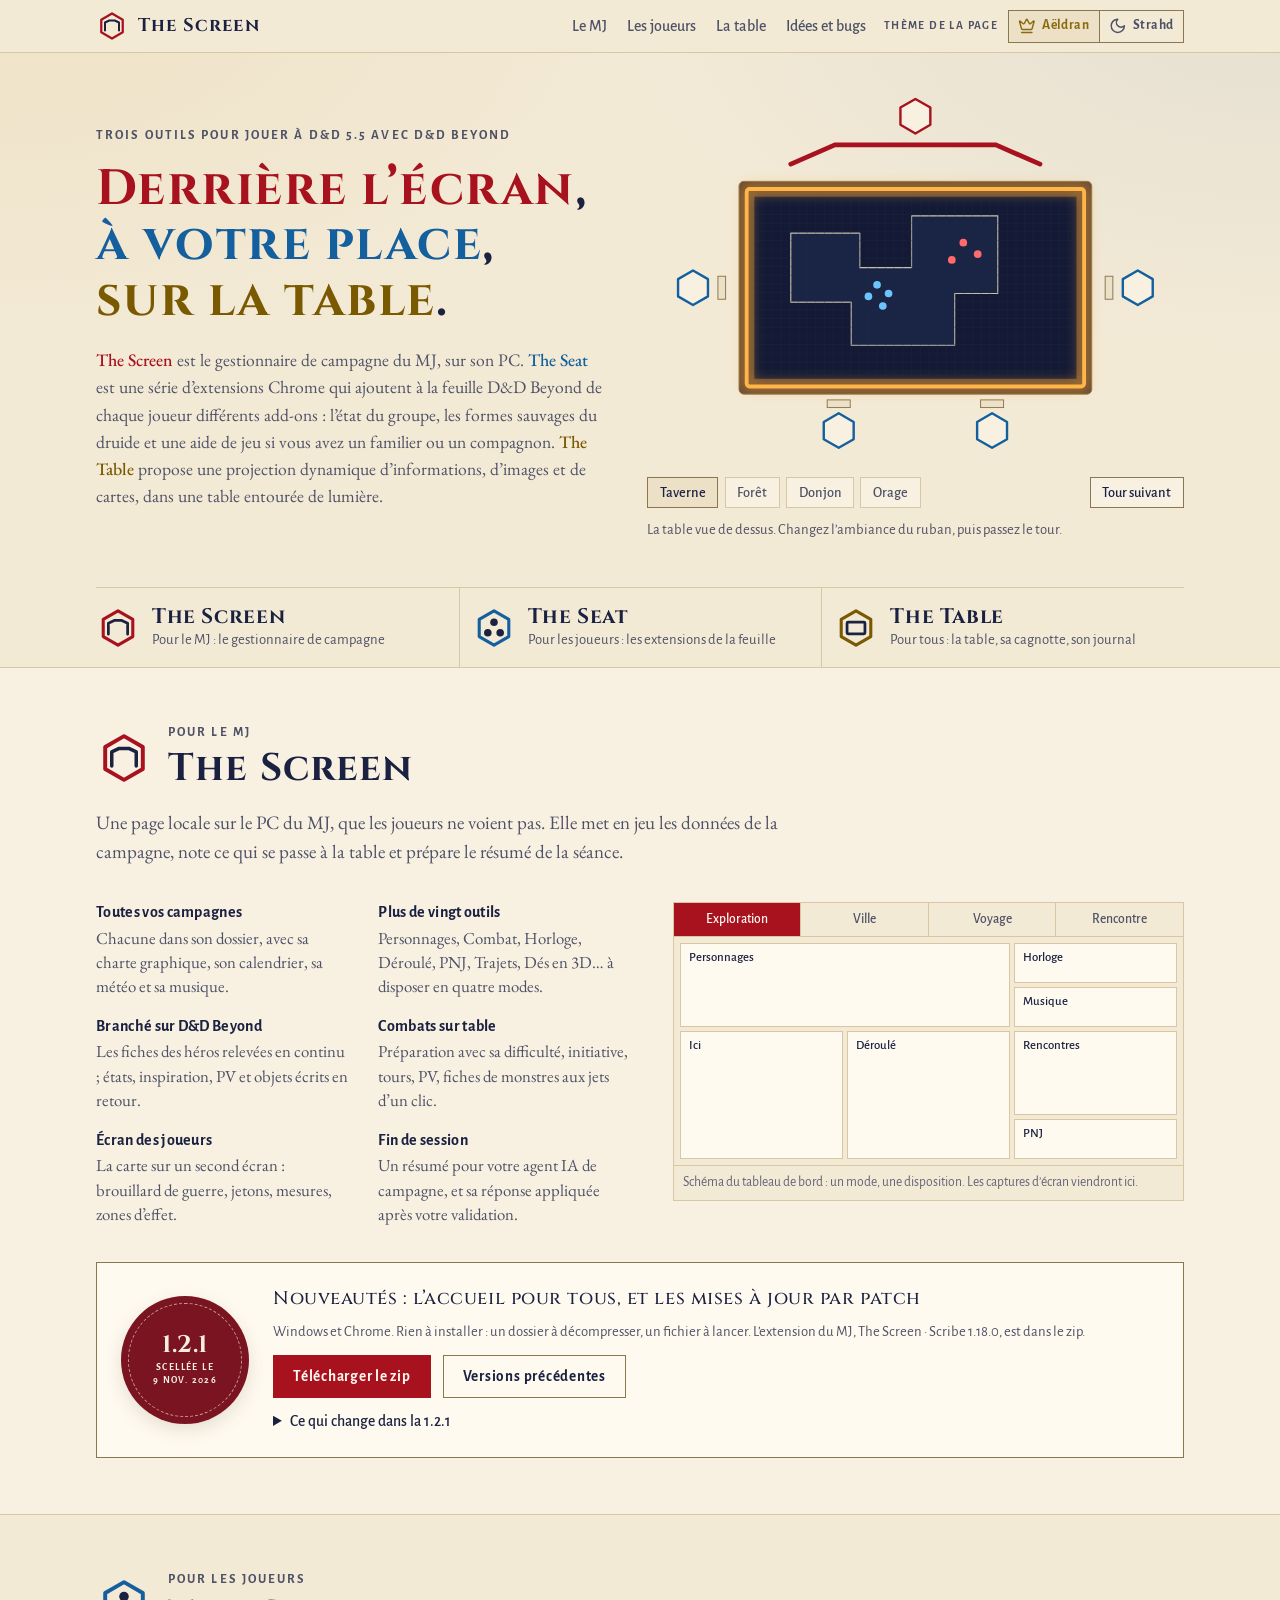
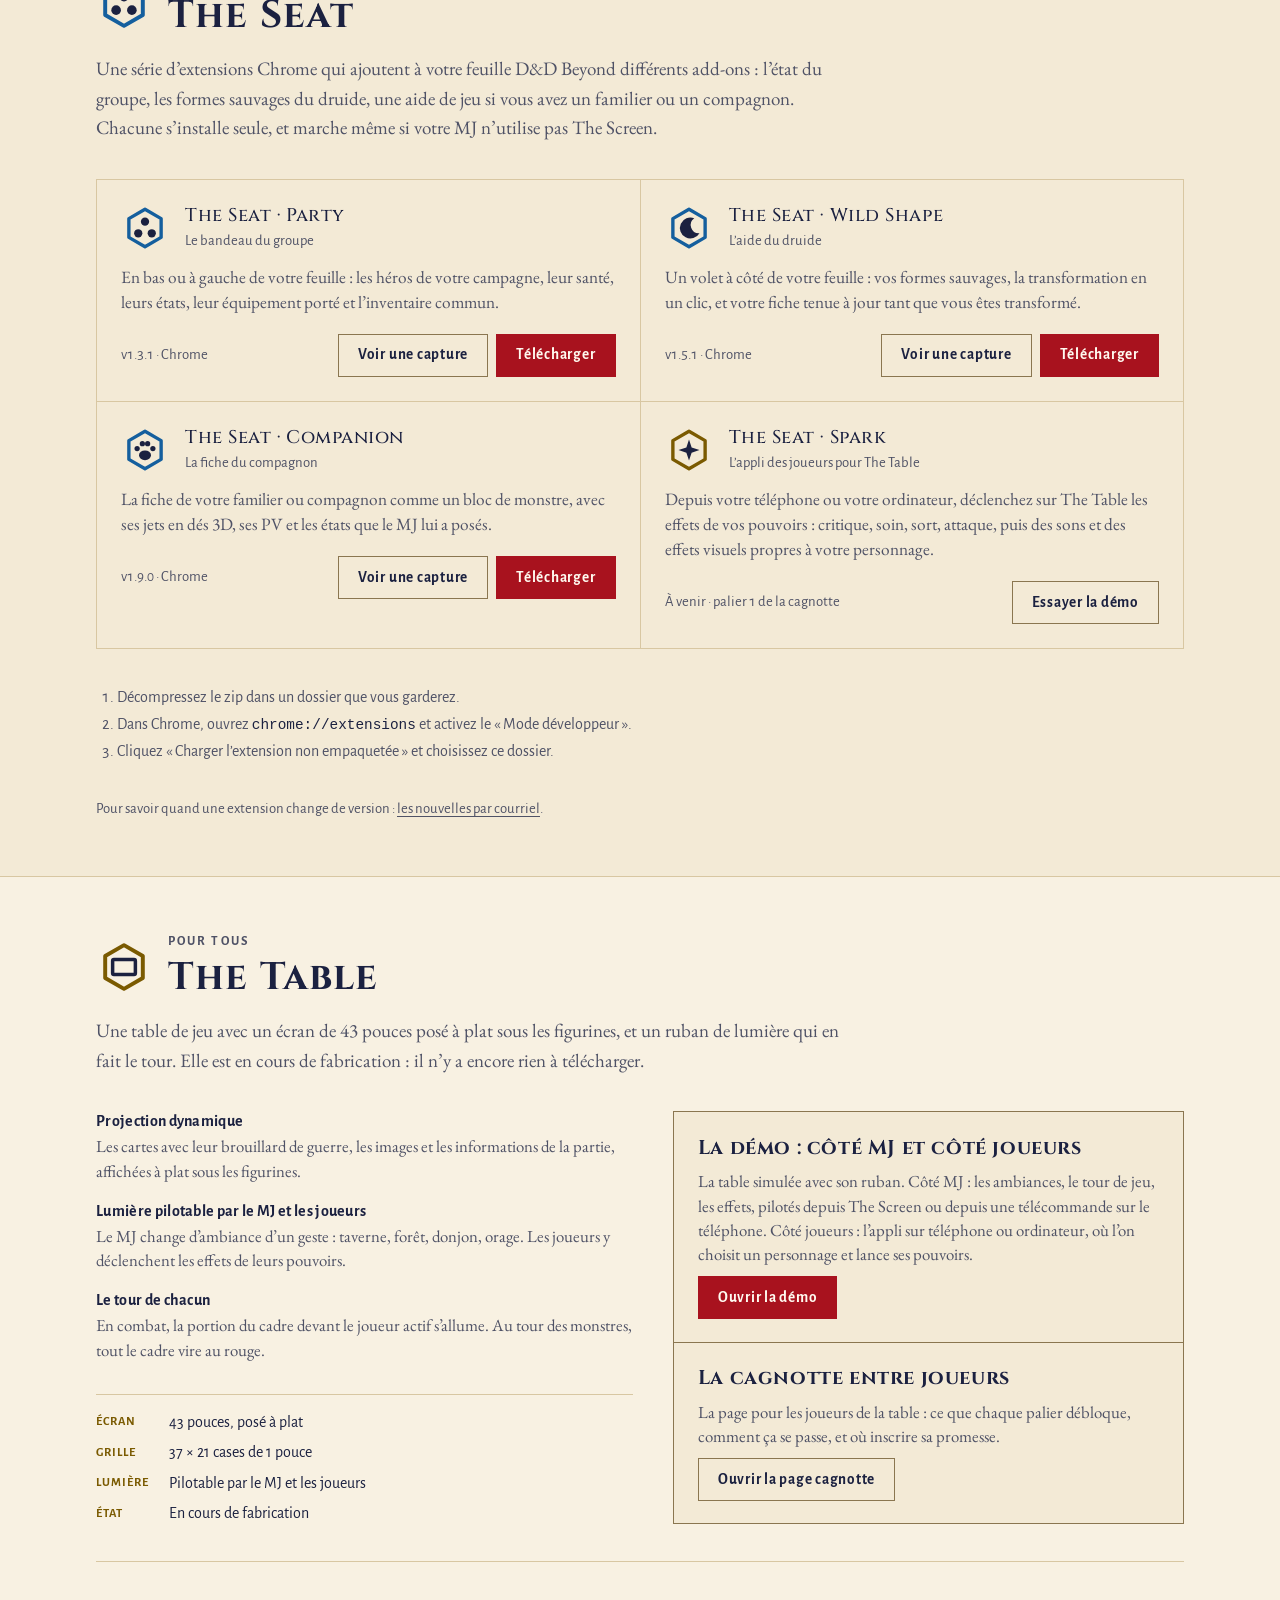
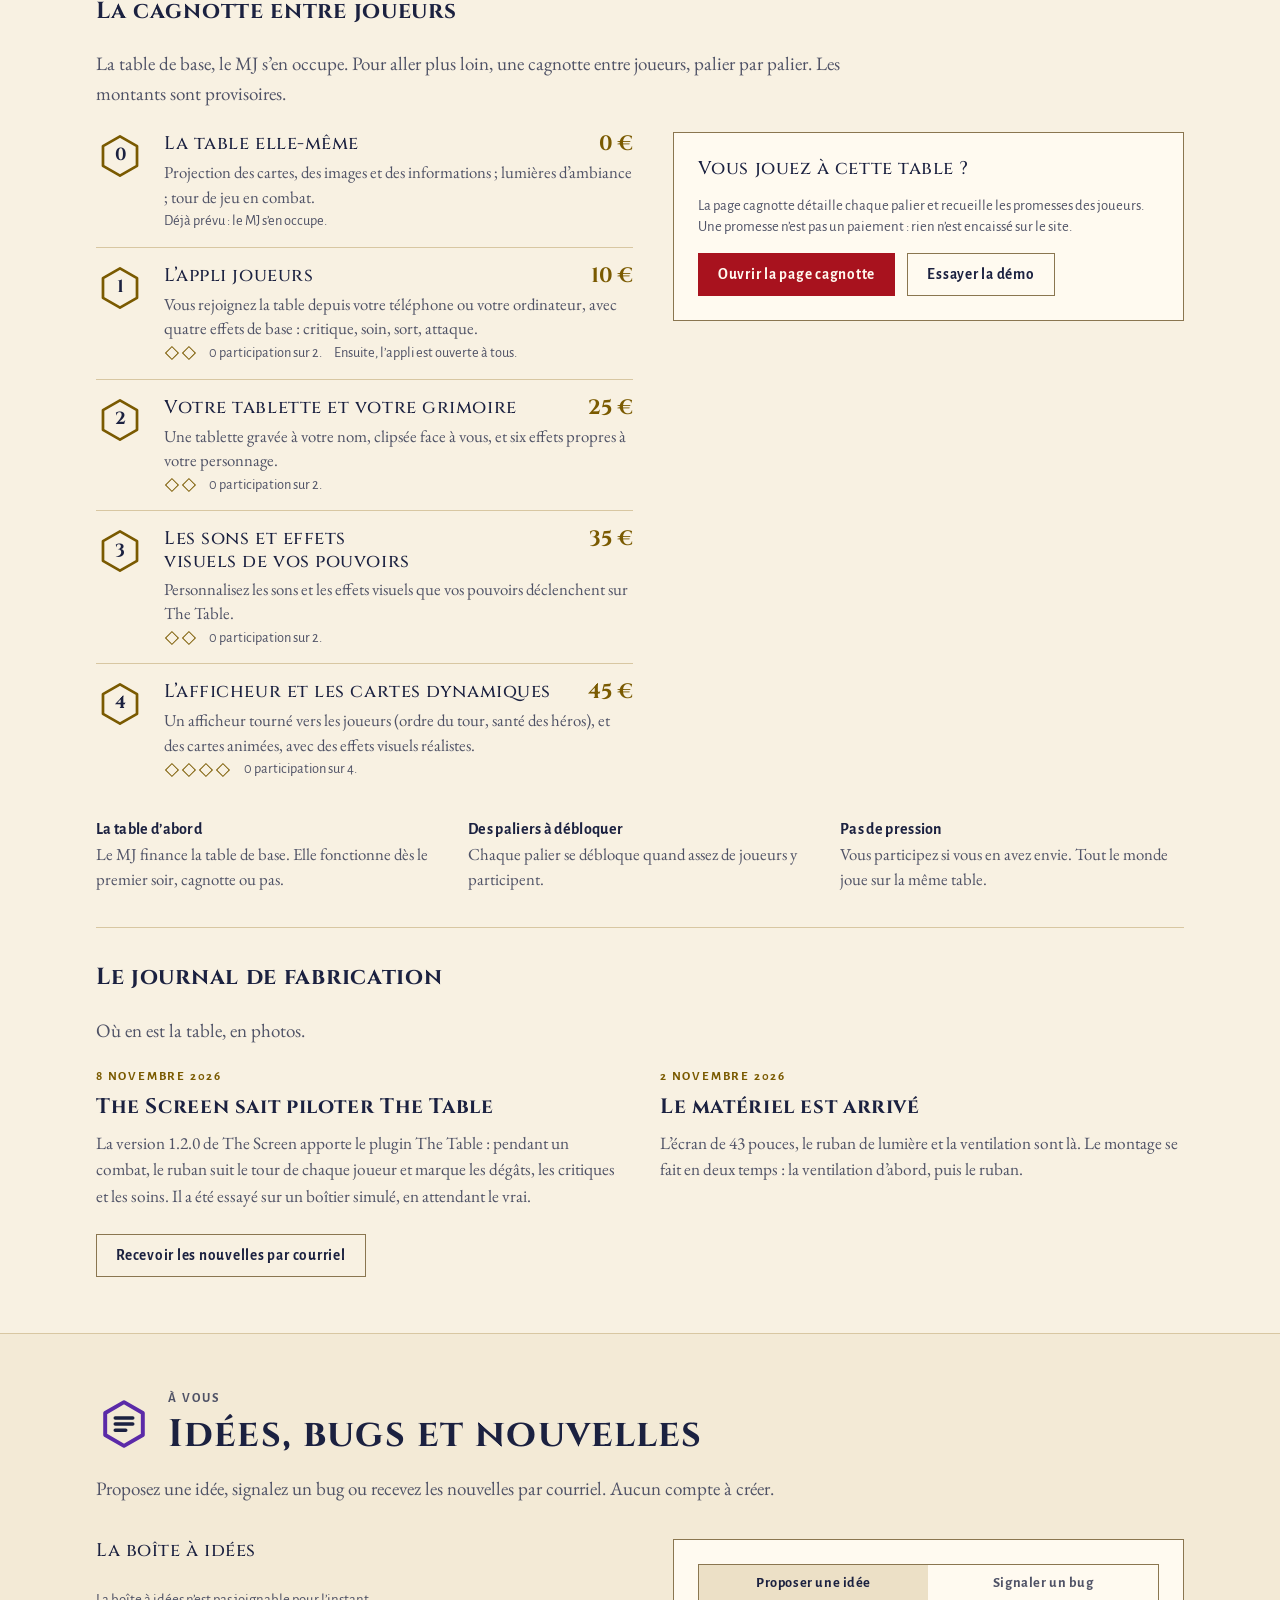
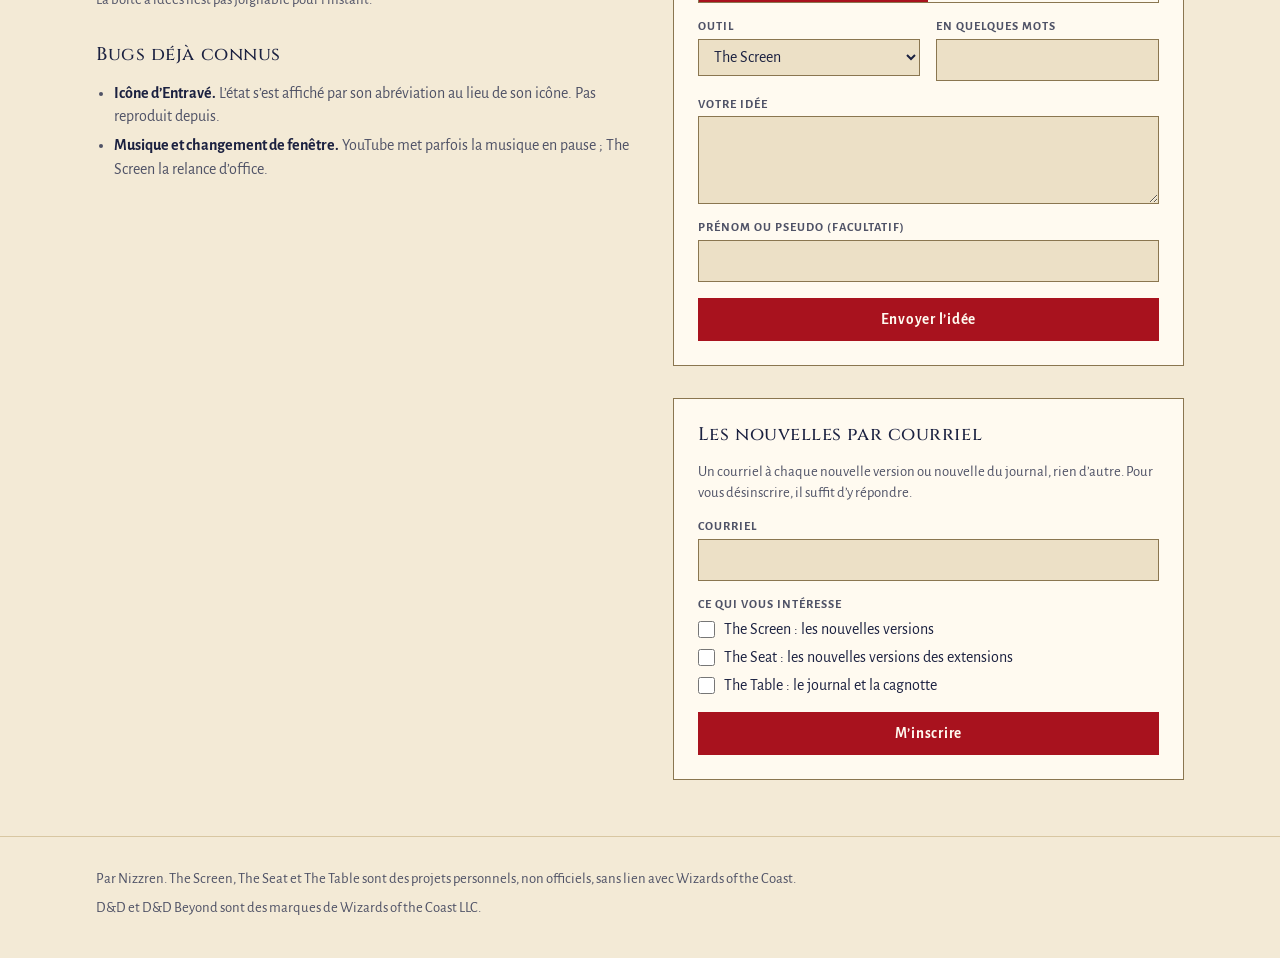
==== commit d1b06520: "Versions du 9 novembre : The Screen 1.2.1, The Seat · Party 1.3.1 et Wild Shape 1.5.1 Wild Shape n'e" ====
--- a/public/index.html
+++ b/public/index.html
@@ -136,22 +136,22 @@
       </div>
 
       <div class="version">
-        <div class="sceau"><b data-version="the-screen">1.2.0</b><span>scellée le<br><span data-date="the-screen">8 nov. 2026</span></span></div>
+        <div class="sceau"><b data-version="the-screen">1.2.1</b><span>scellée le<br><span data-date="the-screen">9 nov. 2026</span></span></div>
         <div class="corps">
-          <h3>Nouveautés : <span data-nouveautes="the-screen">l’écran des joueurs, les plugins et une table mieux tenue</span></h3>
+          <h3>Nouveautés : <span data-nouveautes="the-screen">l’accueil pour tous, et les mises à jour par patch</span></h3>
           <p class="petit">Windows et Chrome. Rien à installer : un dossier à décompresser, un fichier à lancer. L’extension du MJ, The Screen · Scribe <span data-version="scribe">1.18.0</span>, est dans le zip.</p>
           <div class="actions">
             <a class="btn btn--fort" data-telecharge="the-screen" href="#mj">Télécharger le zip</a>
             <a class="btn" data-versions href="#mj">Versions précédentes</a>
           </div>
           <details>
-            <summary>Ce qui change dans la <span data-version="the-screen">1.2.0</span></summary>
+            <summary>Ce qui change dans la <span data-version="the-screen">1.2.1</span></summary>
             <ul data-points="the-screen">
-              <li>Écran des joueurs sur un second écran ou une TV posée à plat, avec un seul bouton Diffuser.</li>
-              <li>Plugins activés campagne par campagne, dont The Table pour le ruban LED.</li>
-              <li>Fin de combat : PNJ tombés à marquer morts, jalon à démarrer ou à terminer.</li>
-              <li>Avant de terminer un jalon ou une étape : ce qui reste à jouer, à régler sans quitter la page.</li>
-              <li>Combat au clavier, trajets sans rencontres aléatoires, fenêtres qui se réduisent sur place.</li>
+              <li>Accueil : avec une seule campagne, l’accueil et « Nouvelle campagne » étaient inaccessibles. Les flèches croisées de l’en-tête y mènent toujours.</li>
+              <li>Patchs : un petit zip qui ne change que les fichiers nécessaires, appliqué d’un double-clic sur votre gestionnaire.</li>
+              <li>Extensions des joueurs : les limites de The Seat · Party se fixent pour votre campagne, dans la fenêtre Campagne.</li>
+              <li>Forme sauvage : un druide transformé est montré avec sa forme, sa CA et son portrait.</li>
+              <li>Extension du MJ 1.18.0 : relevé toutes les 20 secondes.</li>
             </ul>
           </details>
         </div>
@@ -175,7 +175,7 @@
           <h3>The Seat · Party</h3>
           <p class="petit">Le bandeau du groupe</p>
           <p class="desc">En bas ou à gauche de votre feuille : les héros de votre campagne, leur santé, leurs états, leur équipement porté et l’inventaire commun.</p>
-          <div class="pied"><span class="petit">v<span data-version="party">1.3.0</span> · Chrome</span>
+          <div class="pied"><span class="petit">v<span data-version="party">1.3.1</span> · Chrome</span>
             <button class="btn" type="button" data-image="captures/party.png" data-capture="The Seat · Party" data-vue="Le bandeau du groupe en bas d’une feuille de personnage D&amp;D Beyond, puis à gauche.">Voir une capture</button>
             <a class="btn btn--fort" data-telecharge="party" href="#joueurs">Télécharger</a></div>
         </article>
@@ -184,7 +184,7 @@
           <h3>The Seat · Wild Shape</h3>
           <p class="petit">L’aide du druide</p>
           <p class="desc">Un volet à côté de votre feuille : vos formes sauvages, la transformation en un clic, et votre fiche tenue à jour tant que vous êtes transformé.</p>
-          <div class="pied"><span class="petit">v<span data-version="wild-shape">1.3.0</span> · Chrome</span>
+          <div class="pied"><span class="petit">v<span data-version="wild-shape">1.5.1</span> · Chrome</span>
             <button class="btn" type="button" data-image="captures/wild-shape.png" data-capture="The Seat · Wild Shape" data-vue="Le volet des formes sauvages à droite de la feuille, un druide transformé.">Voir une capture</button>
             <a class="btn btn--fort" data-telecharge="wild-shape" href="#joueurs">Télécharger</a></div>
         </article>
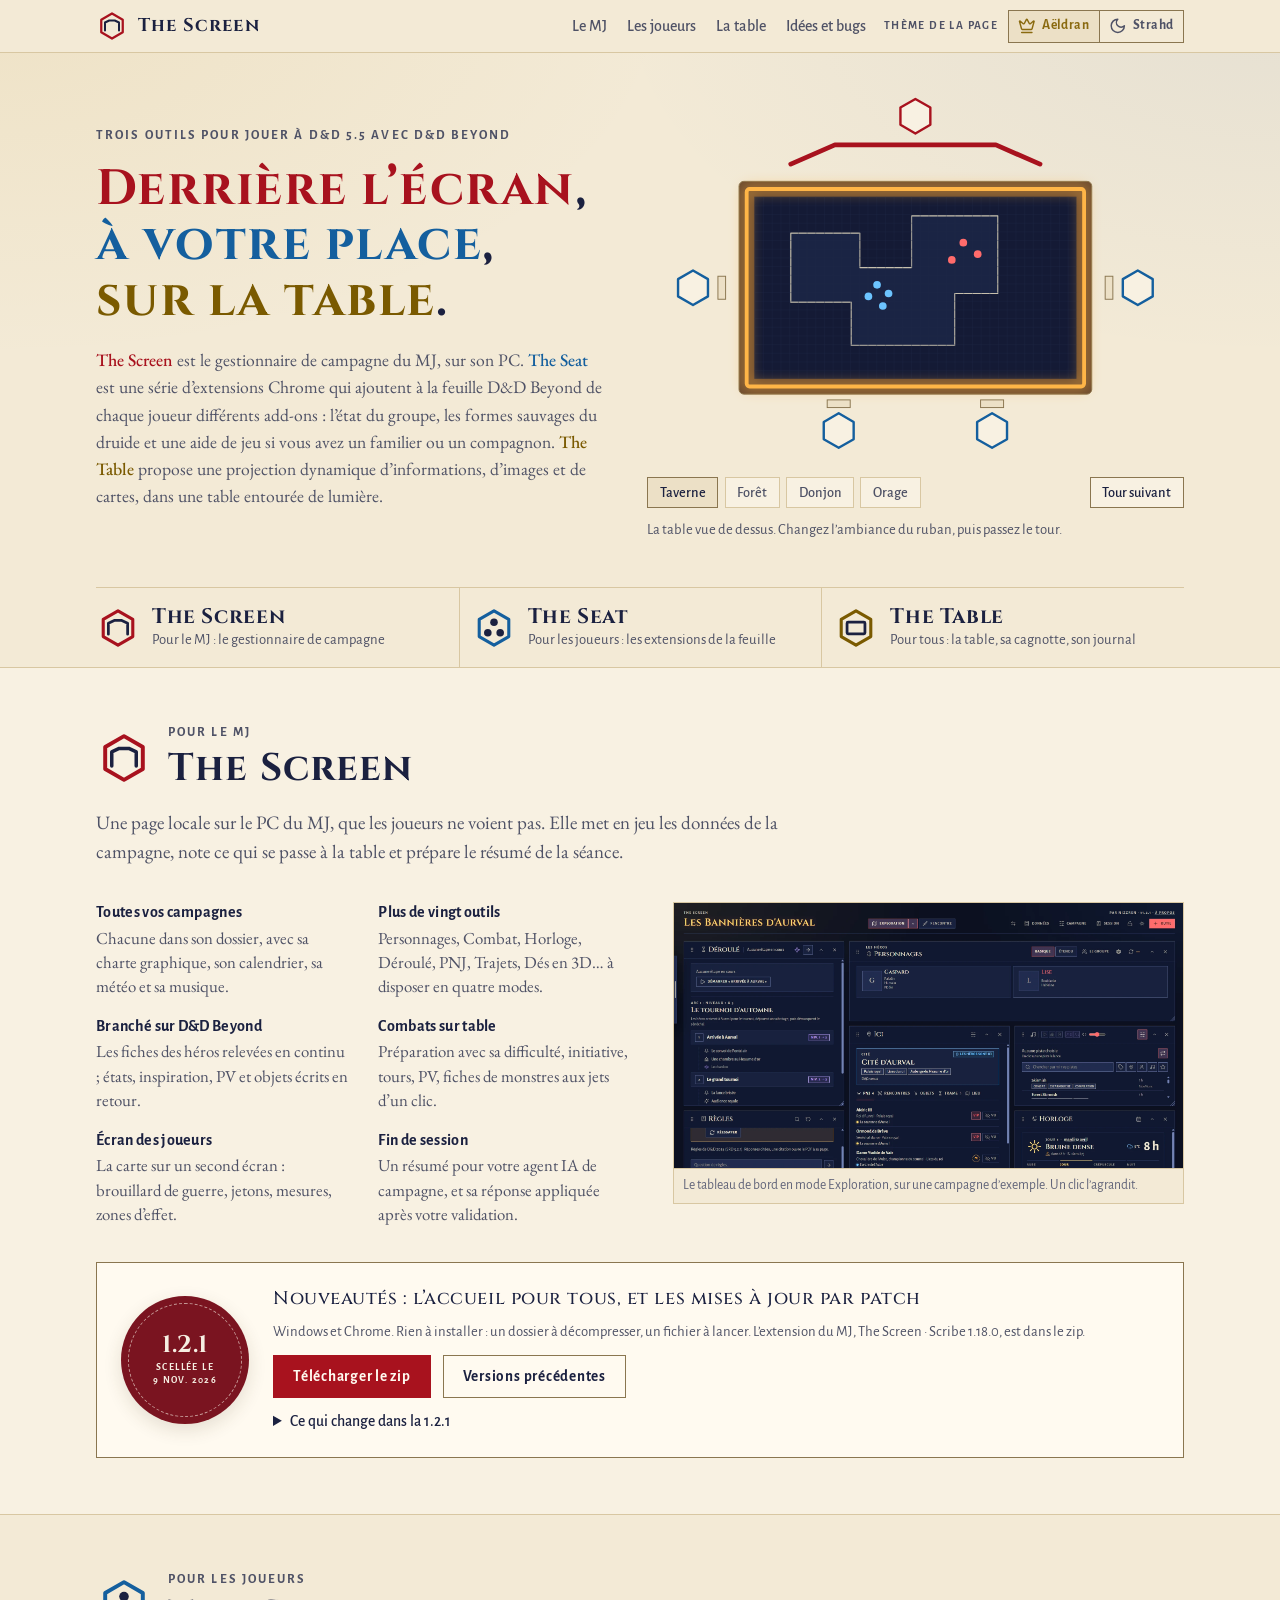
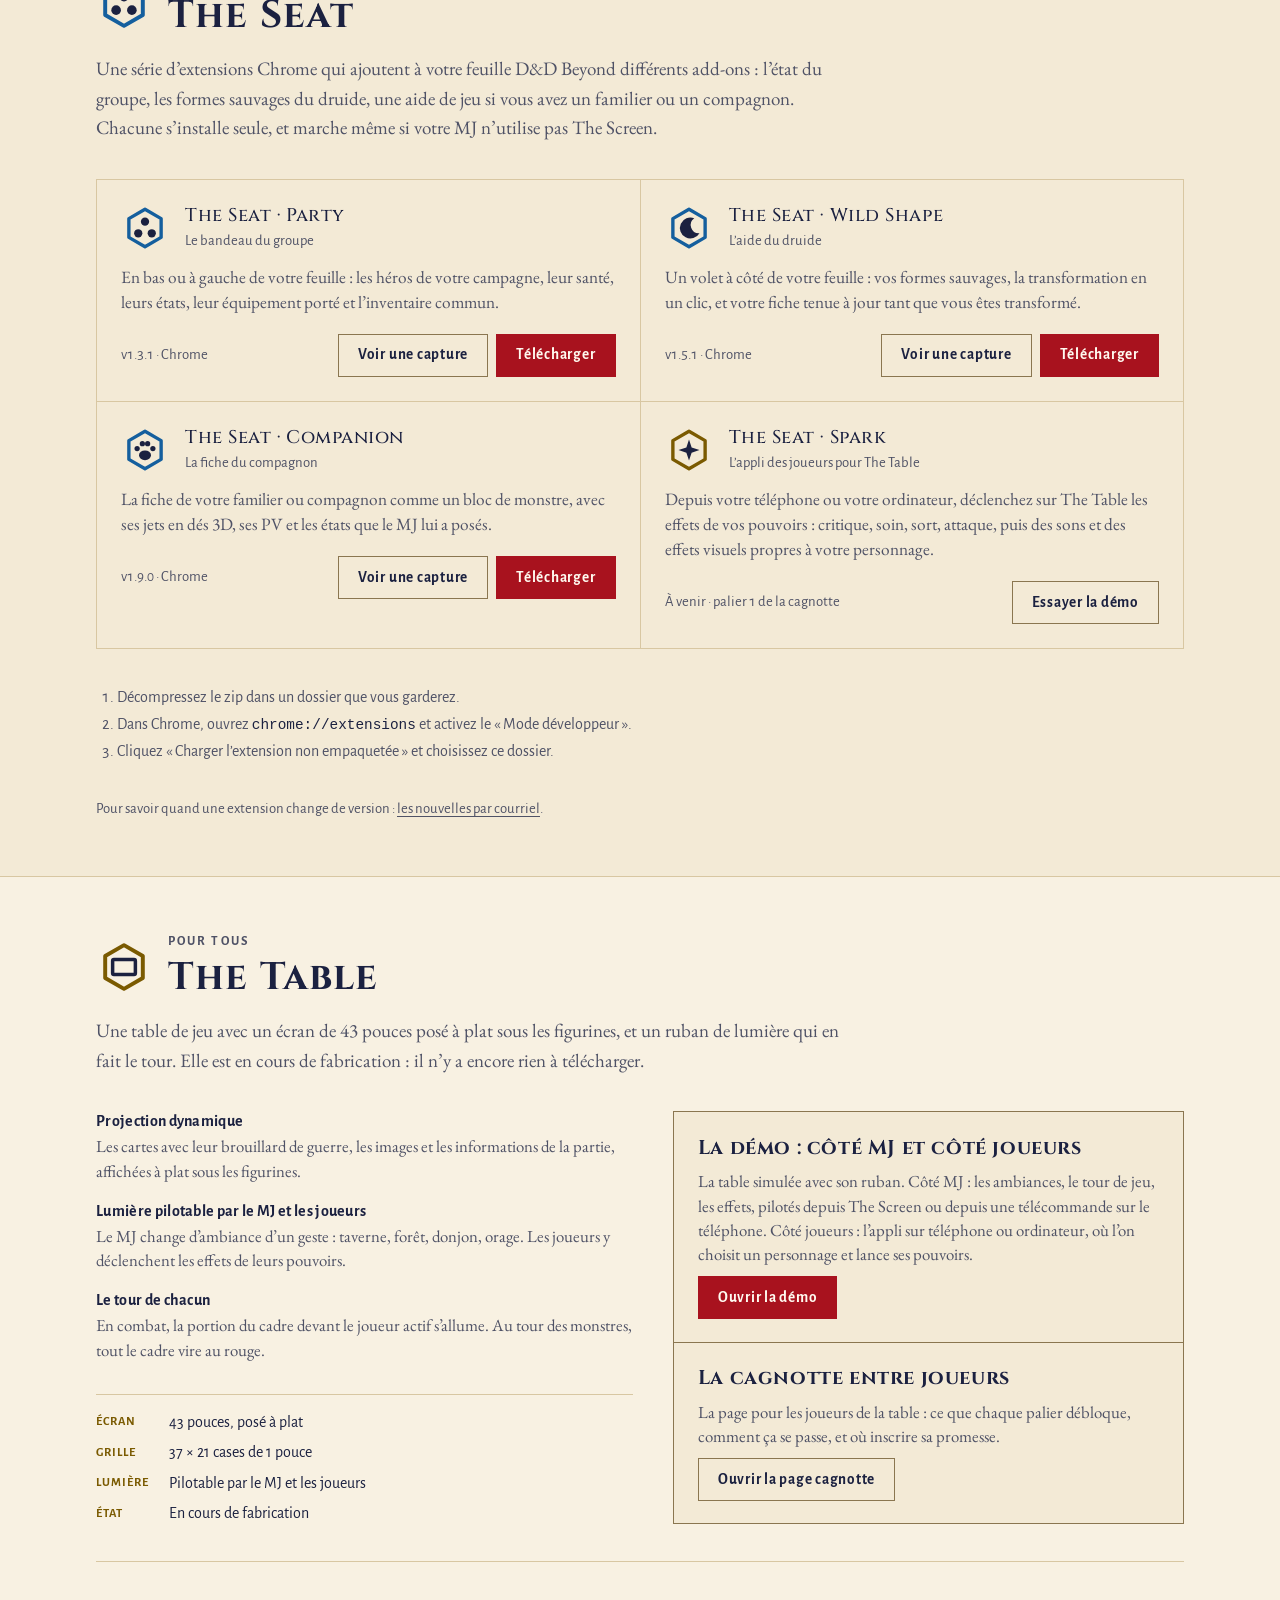
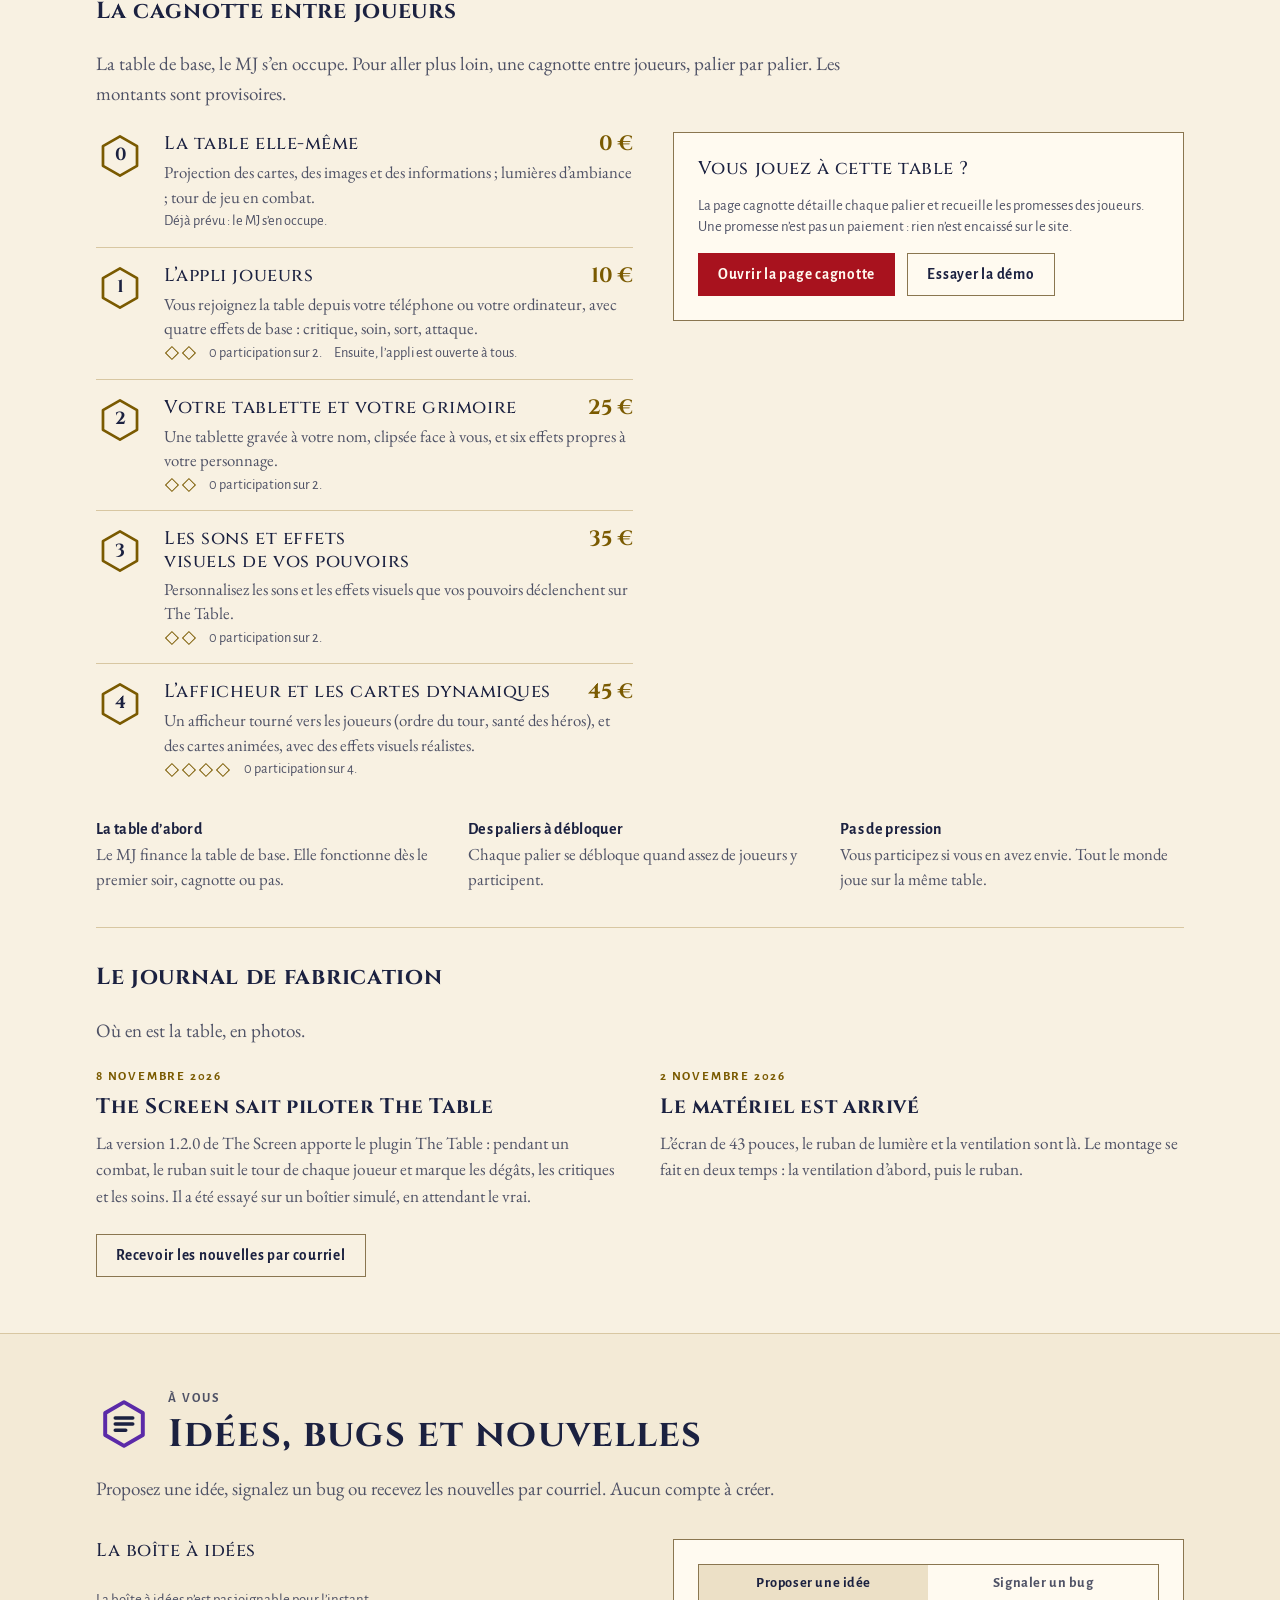
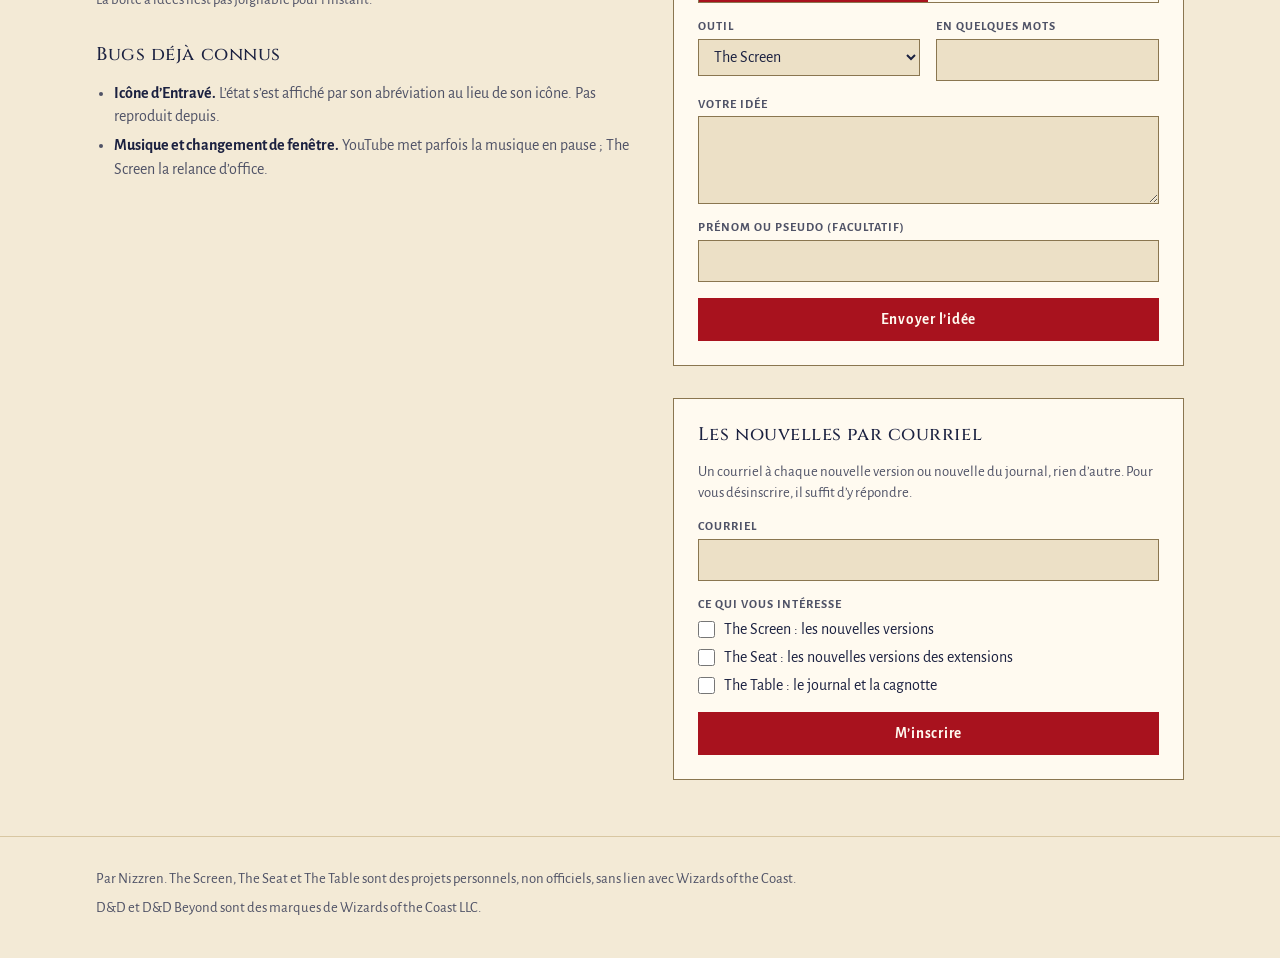
==== commit c9a485c9: "Capture du tableau de bord de The Screen à la place du schéma Co-Authored-By: Claude Fable 5.1 <nore" ====
--- a/public/index.html
+++ b/public/index.html
@@ -123,15 +123,11 @@
           <li><strong>Fin de session</strong><span>Un résumé pour votre agent IA de campagne, et sa réponse appliquée après votre validation.</span></li>
         </ul>
 
-        <figure class="schema">
-          <div class="modes" id="modes">
-            <button type="button" data-mode="exploration" aria-pressed="true">Exploration</button>
-            <button type="button" data-mode="ville" aria-pressed="false">Ville</button>
-            <button type="button" data-mode="voyage" aria-pressed="false">Voyage</button>
-            <button type="button" data-mode="rencontre" aria-pressed="false">Rencontre</button>
-          </div>
-          <div class="grille" id="grille"></div>
-          <figcaption>Schéma du tableau de bord : un mode, une disposition. Les captures d’écran viendront ici.</figcaption>
+        <figure class="capture">
+          <button type="button" class="capture-bouton" data-capture="The Screen" data-image="captures/the-screen.webp" data-vue="Le tableau de bord en mode Exploration, sur la campagne témoin « Les Bannières d’Aurval » : Déroulé, Personnages, Ici, Musique, Horloge et Règles.">
+            <img src="captures/the-screen.webp" alt="Le tableau de bord de The Screen en mode Exploration : Déroulé, Personnages, Ici, Musique, Horloge et Règles" width="1895" height="986">
+          </button>
+          <figcaption>Le tableau de bord en mode Exploration, sur une campagne d’exemple. Un clic l’agrandit.</figcaption>
         </figure>
       </div>
 
--- a/public/site.css
+++ b/public/site.css
@@ -199,6 +199,12 @@
 .schema .grille { display: grid; grid-template-columns: repeat(12, minmax(0, 1fr)); grid-auto-rows: 2.5rem; gap: 4px; padding: 6px; }
 .schema .outil { background: var(--pierre); border: 1px solid var(--trait); font: 500 .8rem/1.2 var(--f-ui); padding: .35rem .5rem; overflow: hidden; white-space: nowrap; text-overflow: ellipsis; color: var(--os); }
 .schema figcaption { font: 400 .85rem/1.3 var(--f-ui); color: var(--fane); padding: .5rem .6rem; border-top: 1px solid var(--trait); }
+
+/* Capture d'écran de The Screen, agrandie d'un clic */
+.capture { border: 1px solid var(--trait); background: var(--void); min-width: 0; }
+.capture-bouton { display: block; width: 100%; padding: 0; border: 0; background: none; cursor: zoom-in; }
+.capture img { display: block; width: 100%; height: auto; }
+.capture figcaption { font: 400 .85rem/1.3 var(--f-ui); color: var(--fane); padding: .5rem .6rem; border-top: 1px solid var(--trait); }
 
 /* Le sceau d'une version */
 .version { display: grid; grid-template-columns: auto minmax(0, 1fr); gap: 1.5rem; align-items: center; border: 1px solid var(--trait-fort); background: var(--pierre); padding: 1.5rem; }
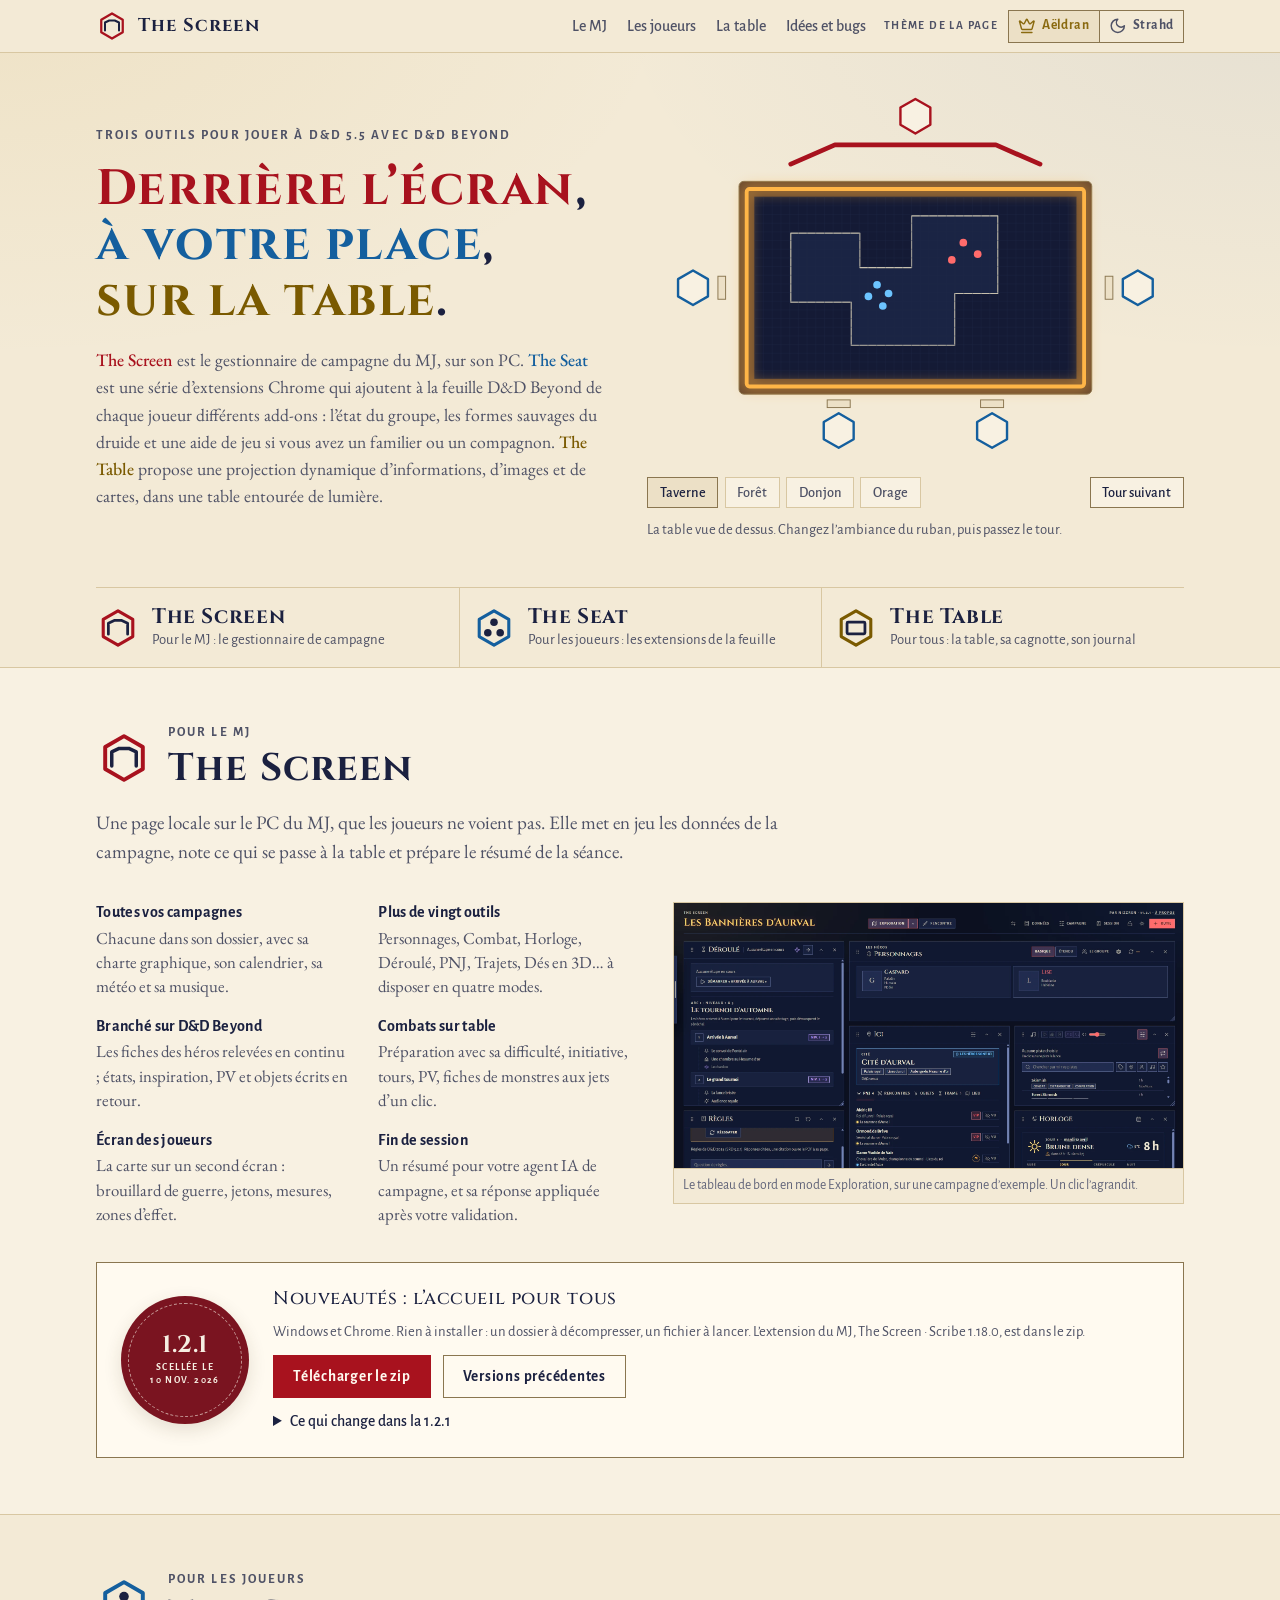
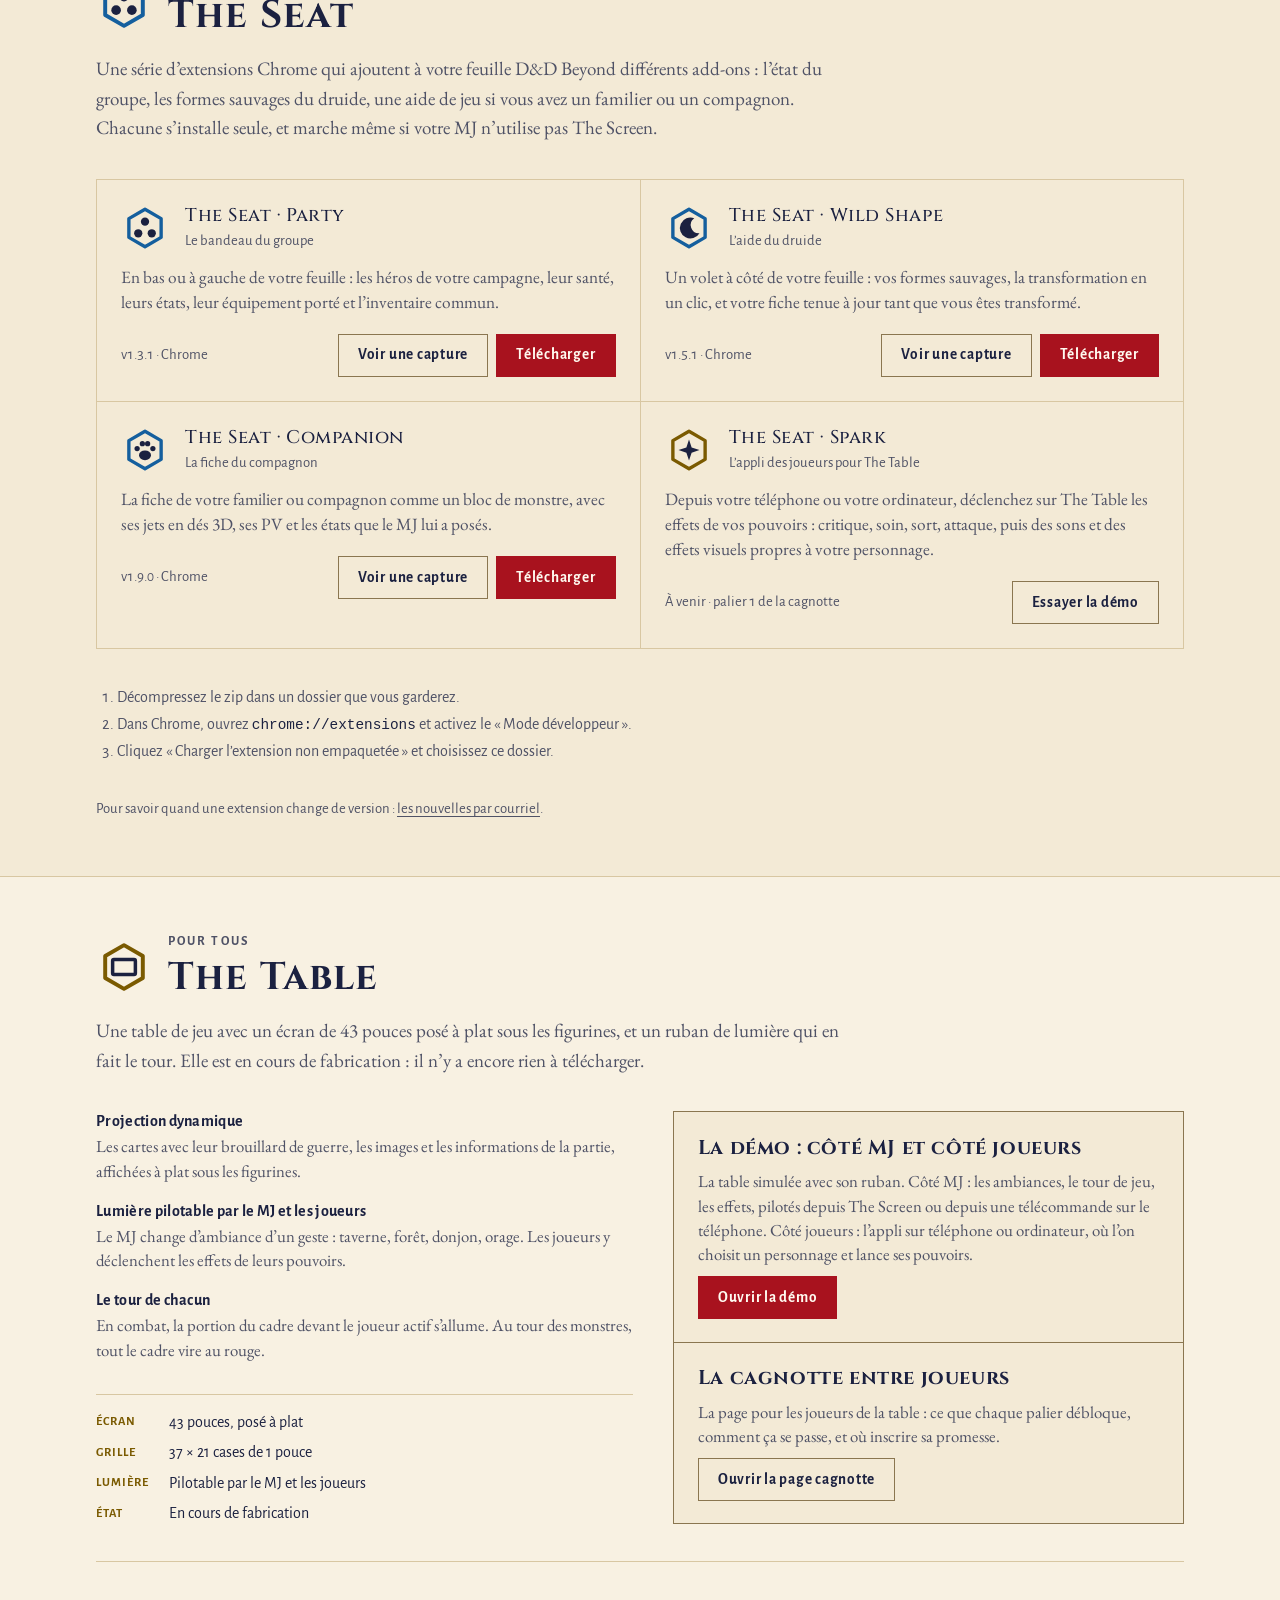
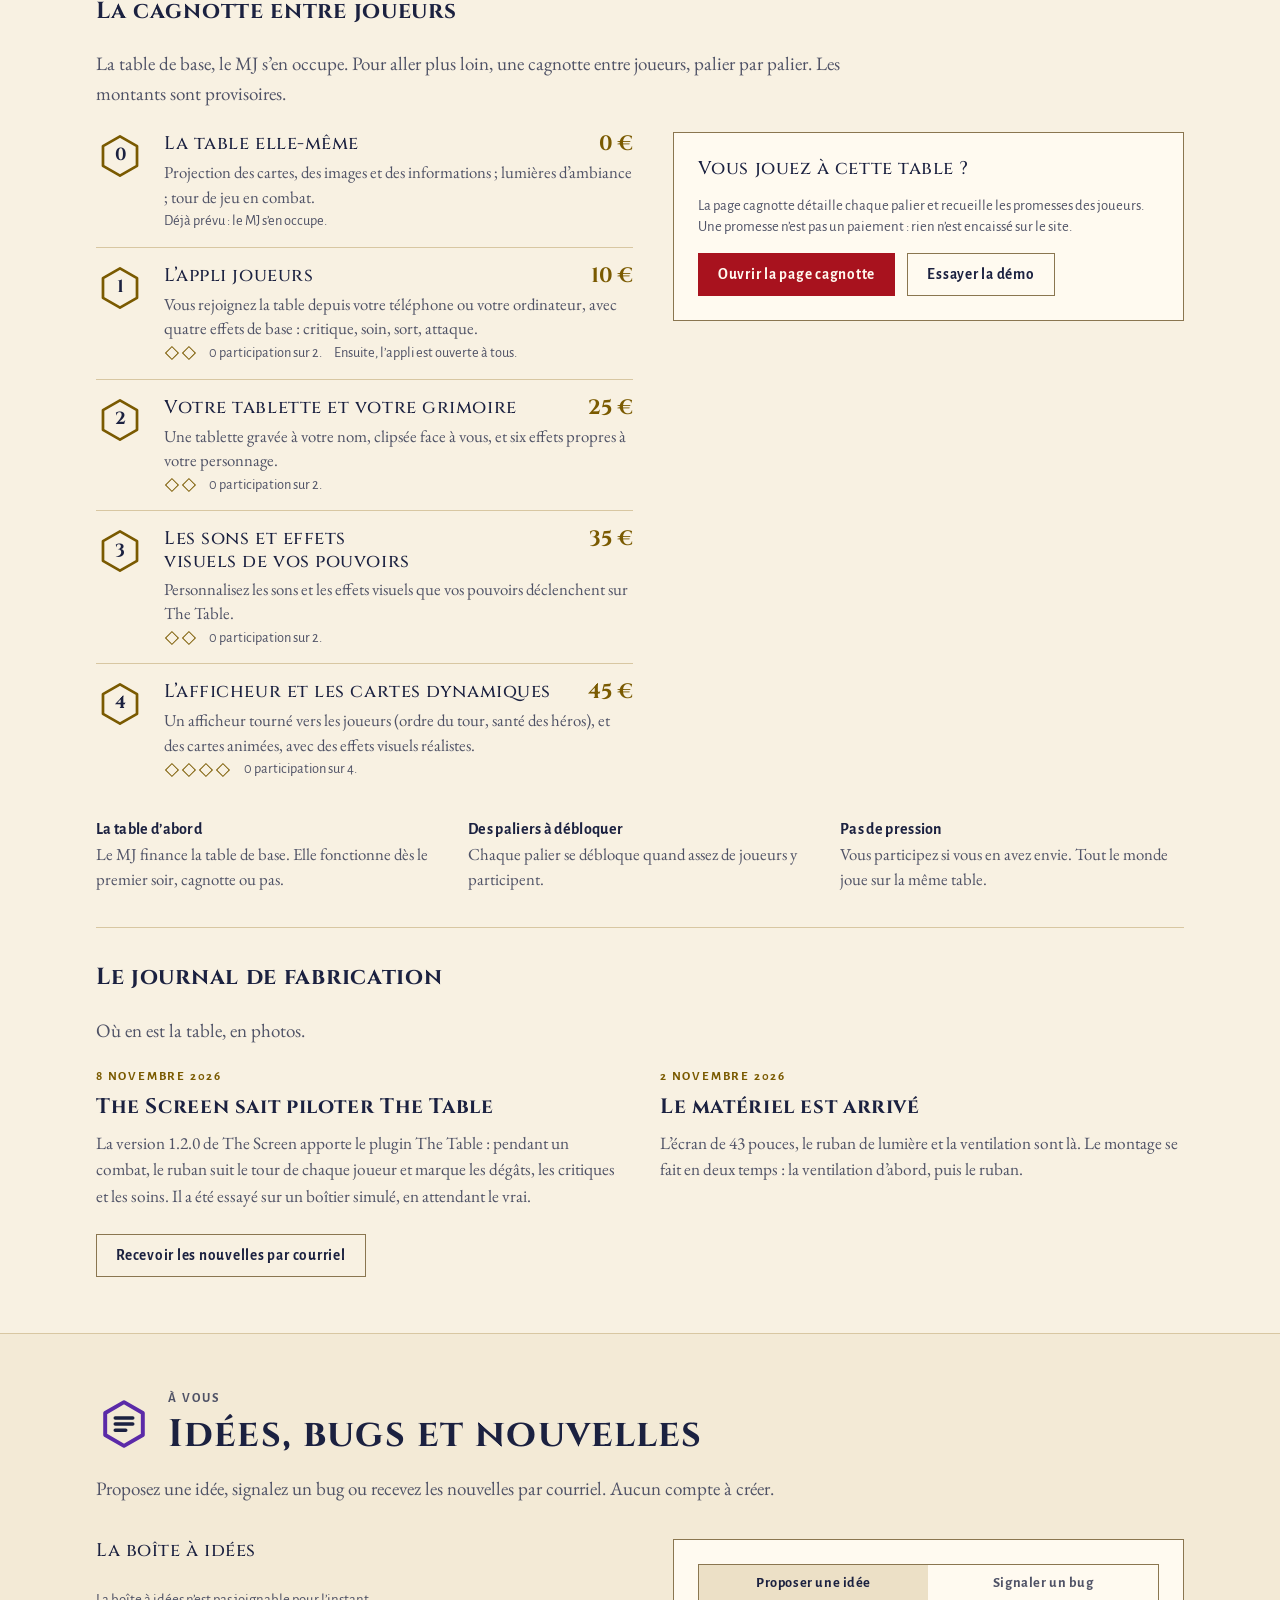
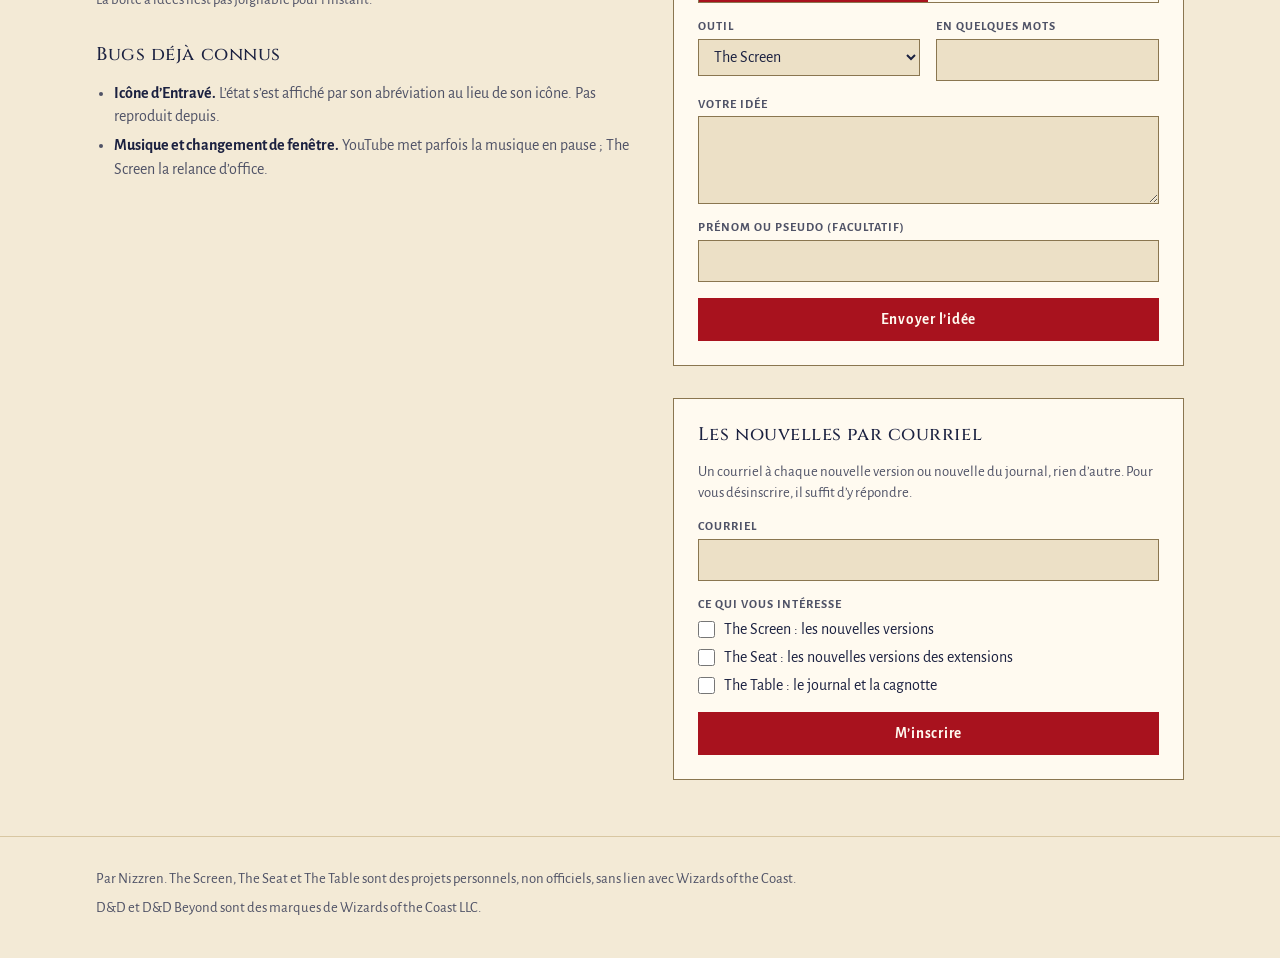
==== commit 91494b0a: "The Screen 1.2.1 rescellée sans le système de patch : zip et nouveautés à jour Co-Authored-By: Claud" ====
--- a/public/index.html
+++ b/public/index.html
@@ -132,9 +132,9 @@
       </div>
 
       <div class="version">
-        <div class="sceau"><b data-version="the-screen">1.2.1</b><span>scellée le<br><span data-date="the-screen">9 nov. 2026</span></span></div>
+        <div class="sceau"><b data-version="the-screen">1.2.1</b><span>scellée le<br><span data-date="the-screen">10 nov. 2026</span></span></div>
         <div class="corps">
-          <h3>Nouveautés : <span data-nouveautes="the-screen">l’accueil pour tous, et les mises à jour par patch</span></h3>
+          <h3>Nouveautés : <span data-nouveautes="the-screen">l’accueil pour tous</span></h3>
           <p class="petit">Windows et Chrome. Rien à installer : un dossier à décompresser, un fichier à lancer. L’extension du MJ, The Screen · Scribe <span data-version="scribe">1.18.0</span>, est dans le zip.</p>
           <div class="actions">
             <a class="btn btn--fort" data-telecharge="the-screen" href="#mj">Télécharger le zip</a>
@@ -144,7 +144,6 @@
             <summary>Ce qui change dans la <span data-version="the-screen">1.2.1</span></summary>
             <ul data-points="the-screen">
               <li>Accueil : avec une seule campagne, l’accueil et « Nouvelle campagne » étaient inaccessibles. Les flèches croisées de l’en-tête y mènent toujours.</li>
-              <li>Patchs : un petit zip qui ne change que les fichiers nécessaires, appliqué d’un double-clic sur votre gestionnaire.</li>
               <li>Extensions des joueurs : les limites de The Seat · Party se fixent pour votre campagne, dans la fenêtre Campagne.</li>
               <li>Forme sauvage : un druide transformé est montré avec sa forme, sa CA et son portrait.</li>
               <li>Extension du MJ 1.18.0 : relevé toutes les 20 secondes.</li>
@@ -172,7 +171,7 @@
           <p class="petit">Le bandeau du groupe</p>
           <p class="desc">En bas ou à gauche de votre feuille : les héros de votre campagne, leur santé, leurs états, leur équipement porté et l’inventaire commun.</p>
           <div class="pied"><span class="petit">v<span data-version="party">1.3.1</span> · Chrome</span>
-            <button class="btn" type="button" data-image="captures/party.png" data-capture="The Seat · Party" data-vue="Le bandeau du groupe en bas d’une feuille de personnage D&amp;D Beyond, puis à gauche.">Voir une capture</button>
+            <button class="btn" type="button" data-image="captures/party.webp" data-capture="The Seat · Party" data-vue="Le bandeau du groupe en bas d’une feuille de personnage D&amp;D Beyond, puis à gauche.">Voir une capture</button>
             <a class="btn btn--fort" data-telecharge="party" href="#joueurs">Télécharger</a></div>
         </article>
         <article class="ext">
@@ -181,7 +180,7 @@
           <p class="petit">L’aide du druide</p>
           <p class="desc">Un volet à côté de votre feuille : vos formes sauvages, la transformation en un clic, et votre fiche tenue à jour tant que vous êtes transformé.</p>
           <div class="pied"><span class="petit">v<span data-version="wild-shape">1.5.1</span> · Chrome</span>
-            <button class="btn" type="button" data-image="captures/wild-shape.png" data-capture="The Seat · Wild Shape" data-vue="Le volet des formes sauvages à droite de la feuille, un druide transformé.">Voir une capture</button>
+            <button class="btn" type="button" data-image="captures/wild-shape.webp" data-capture="The Seat · Wild Shape" data-vue="Le volet des formes sauvages à droite de la feuille, un druide transformé.">Voir une capture</button>
             <a class="btn btn--fort" data-telecharge="wild-shape" href="#joueurs">Télécharger</a></div>
         </article>
         <article class="ext">
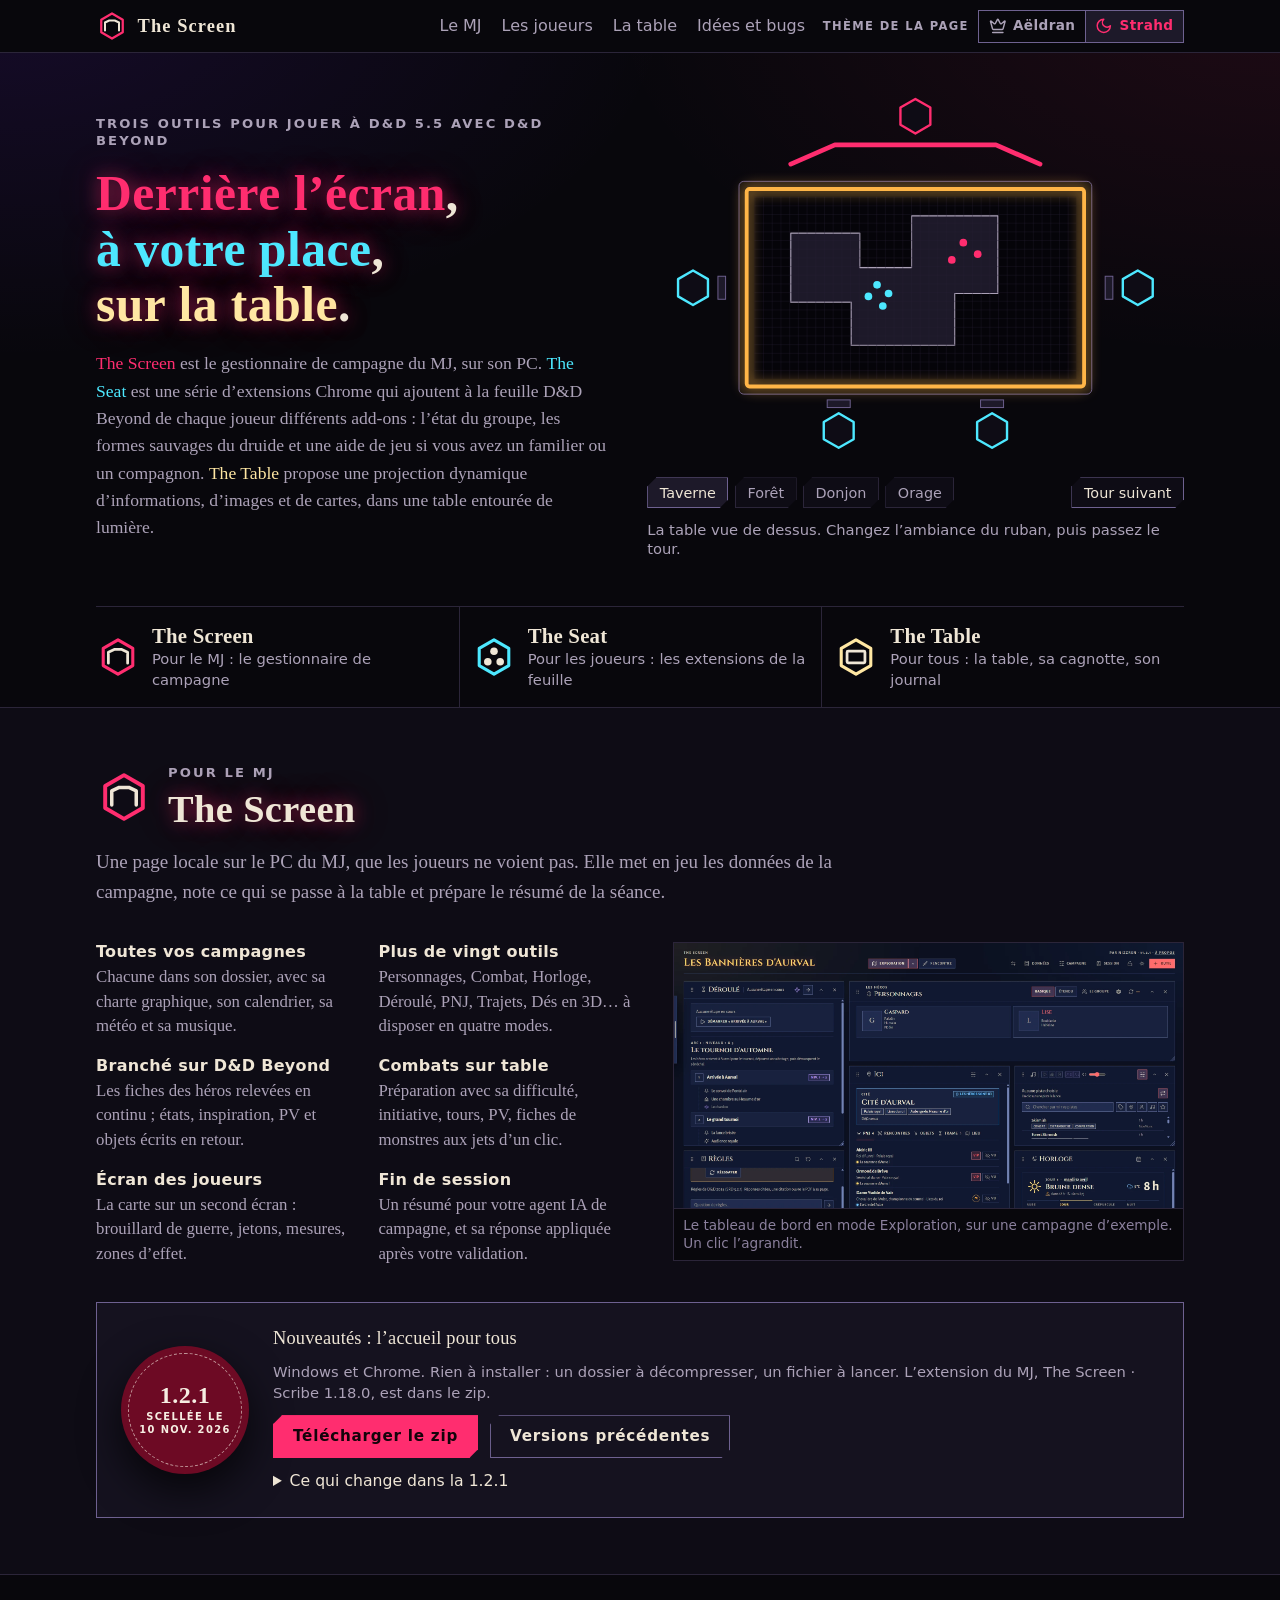
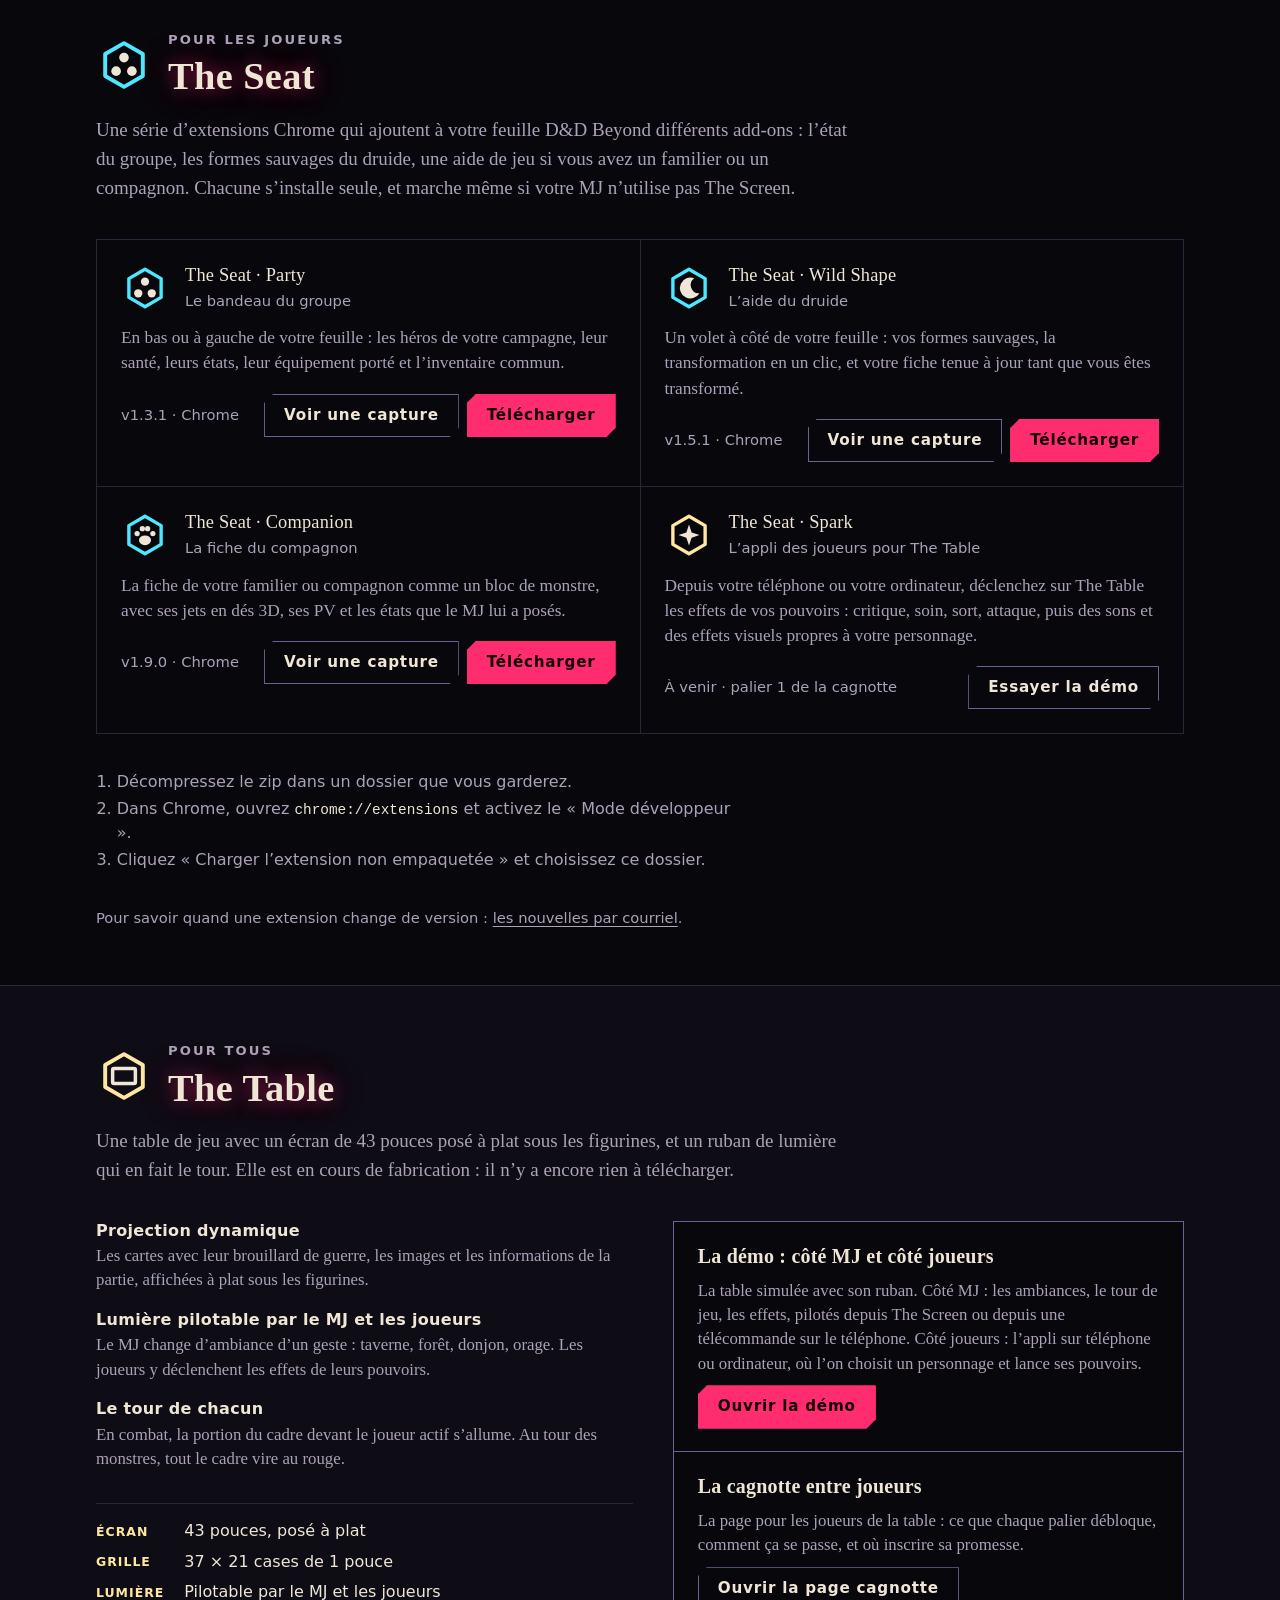
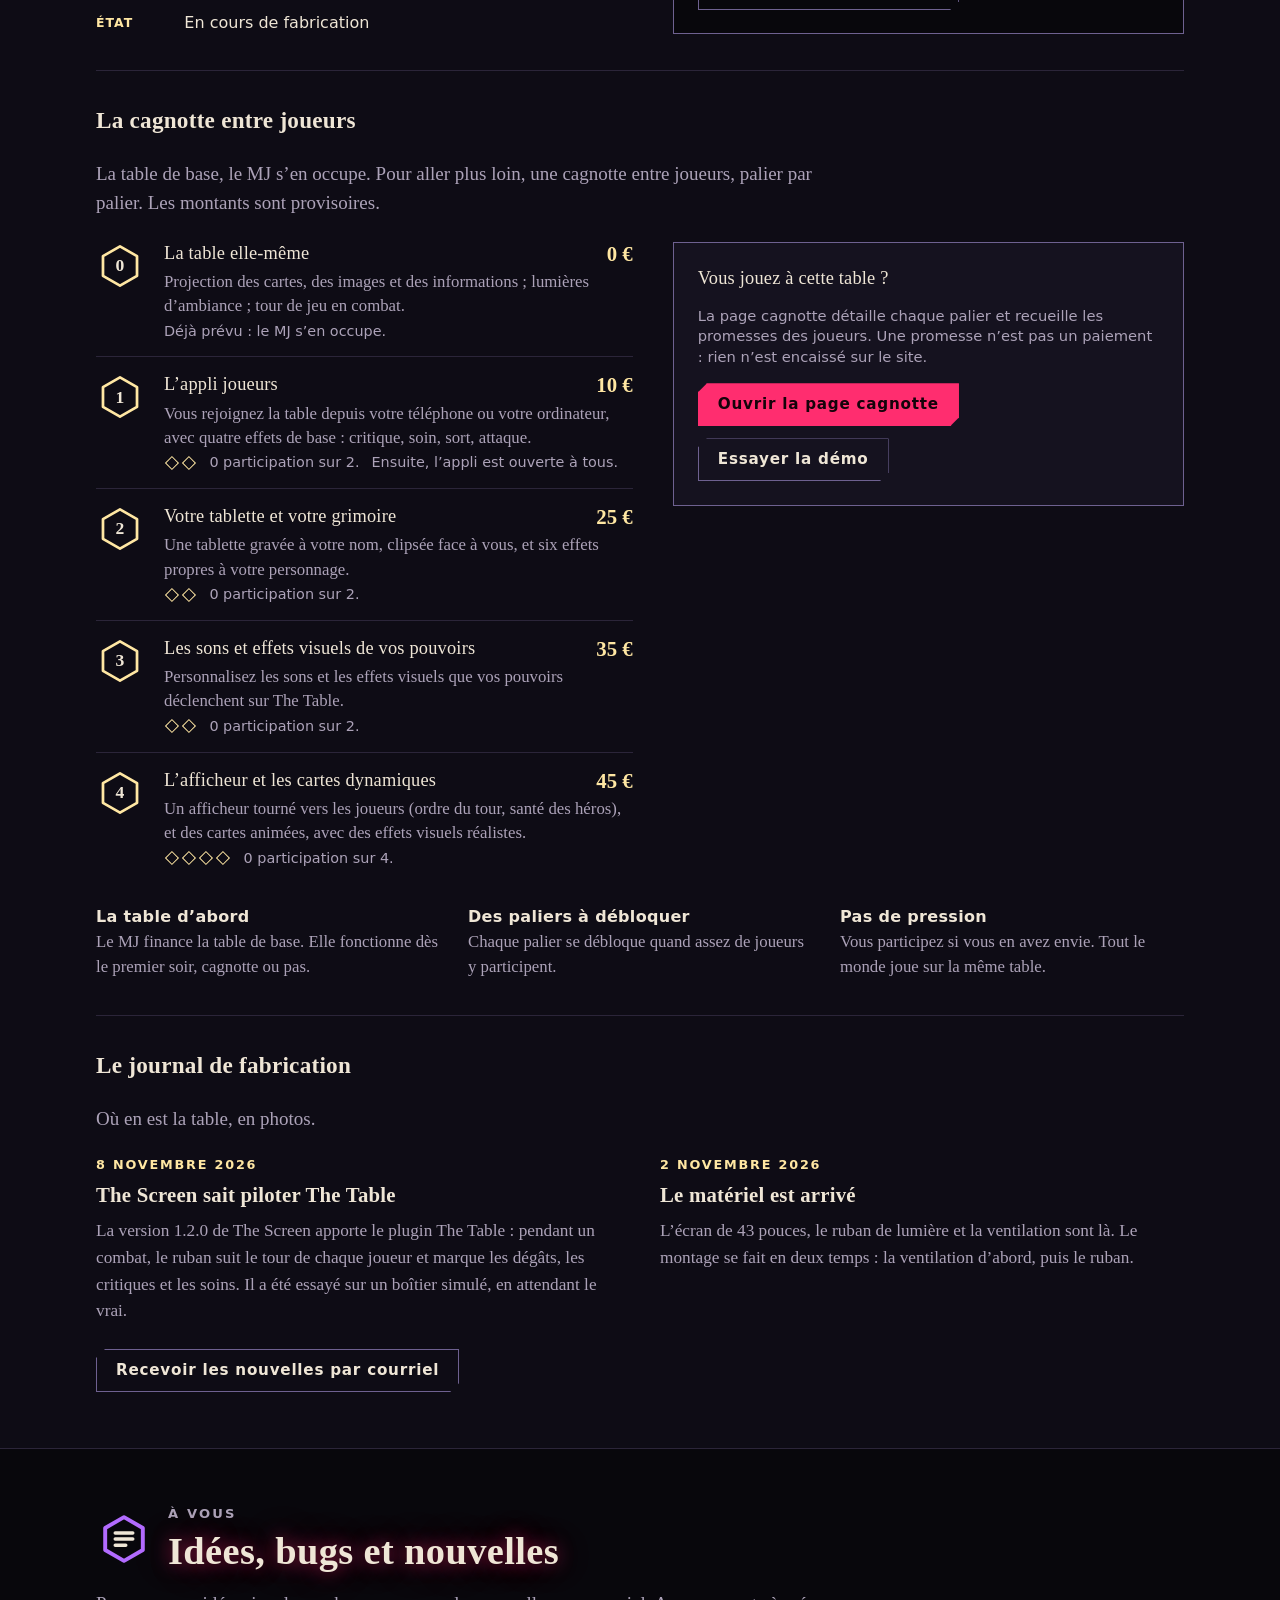
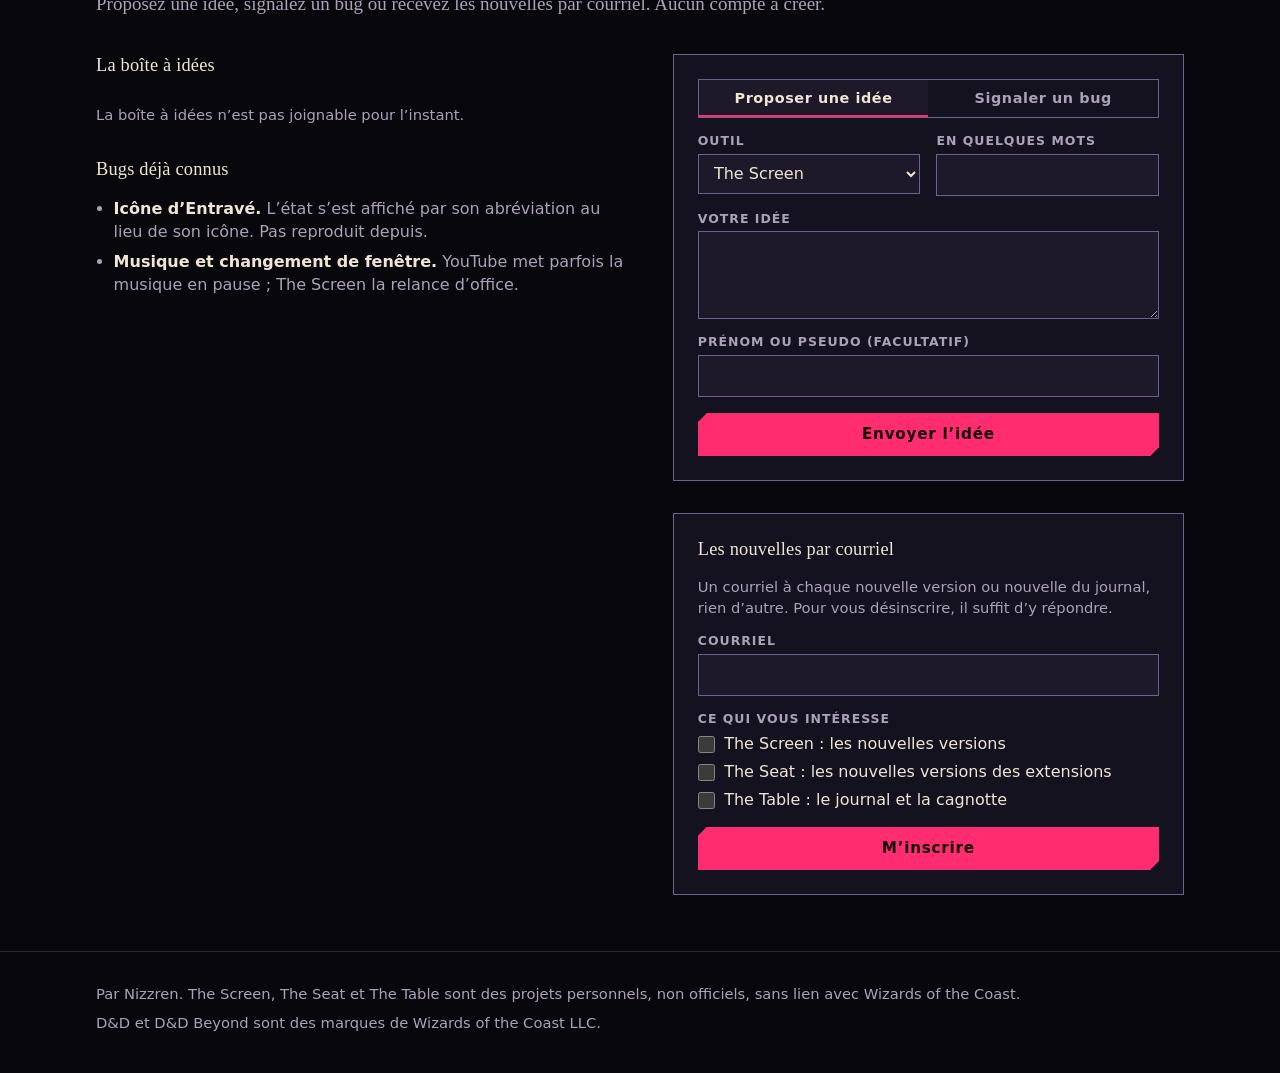
==== commit 9001f0e2: "Thème « Malédiction de Strahd » par défaut Co-Authored-By: Claude Fable 5.1 <noreply@anthropic.com>" ====
--- a/public/index.html
+++ b/public/index.html
@@ -10,7 +10,7 @@
 <link rel="preconnect" href="https://fonts.gstatic.com" crossorigin>
 <link rel="stylesheet" href="https://fonts.googleapis.com/css2?family=Alegreya+Sans:wght@400;500;700&family=Barlow+Semi+Condensed:wght@400;500;700&family=Cinzel:wght@500;700&family=EB+Garamond:ital,wght@0,400;0,500;1,400&family=Grenze+Gotisch:wght@500;700&family=Spectral:ital,wght@0,400;0,500;1,400&display=swap">
 <link rel="stylesheet" href="site.css">
-<script>try { if (localStorage.getItem('ambiance') === 'strahd') document.documentElement.dataset.ambiance = 'strahd'; } catch (e) {}</script>
+<script>try { if (localStorage.getItem('ambiance') !== 'aeldran') document.documentElement.dataset.ambiance = 'strahd'; } catch (e) {}</script>
 </head>
 <body>
 <svg width="0" height="0" style="position:absolute" aria-hidden="true">
@@ -35,8 +35,8 @@
     <div class="theme">
       <span class="sur" id="theme-l">Thème de la page</span>
       <div class="choix" id="ambiances" role="group" aria-labelledby="theme-l">
-        <button type="button" data-ambiance="aeldran" aria-pressed="true" title="Chroniques d’Aëldran : médiéval, or et azur" style="--c-theme: var(--pastille-aeldran)"><svg viewBox="0 0 24 24" aria-hidden="true"><path d="M11.562 3.266a.5.5 0 0 1 .876 0L15.39 8.87a1 1 0 0 0 1.516.294L21.183 5.5a.5.5 0 0 1 .798.519l-2.834 10.246a1 1 0 0 1-.956.734H5.81a1 1 0 0 1-.957-.734L2.02 6.02a.5.5 0 0 1 .798-.519l4.276 3.664a1 1 0 0 0 1.516-.294z"/><path d="M5 21h14"/></svg><span>Aëldran</span></button>
-        <button type="button" data-ambiance="strahd" aria-pressed="false" title="Malédiction de Strahd : gothique, néon" style="--c-theme: var(--pastille-strahd)"><svg viewBox="0 0 24 24" aria-hidden="true"><path d="M12 3a6 6 0 0 0 9 9 9 9 0 1 1-9-9Z"/></svg><span>Strahd</span></button>
+        <button type="button" data-ambiance="aeldran" aria-pressed="false" title="Chroniques d’Aëldran : médiéval, or et azur" style="--c-theme: var(--pastille-aeldran)"><svg viewBox="0 0 24 24" aria-hidden="true"><path d="M11.562 3.266a.5.5 0 0 1 .876 0L15.39 8.87a1 1 0 0 0 1.516.294L21.183 5.5a.5.5 0 0 1 .798.519l-2.834 10.246a1 1 0 0 1-.956.734H5.81a1 1 0 0 1-.957-.734L2.02 6.02a.5.5 0 0 1 .798-.519l4.276 3.664a1 1 0 0 0 1.516-.294z"/><path d="M5 21h14"/></svg><span>Aëldran</span></button>
+        <button type="button" data-ambiance="strahd" aria-pressed="true" title="Malédiction de Strahd : gothique, néon" style="--c-theme: var(--pastille-strahd)"><svg viewBox="0 0 24 24" aria-hidden="true"><path d="M12 3a6 6 0 0 0 9 9 9 9 0 1 1-9-9Z"/></svg><span>Strahd</span></button>
       </div>
     </div>
   </div>
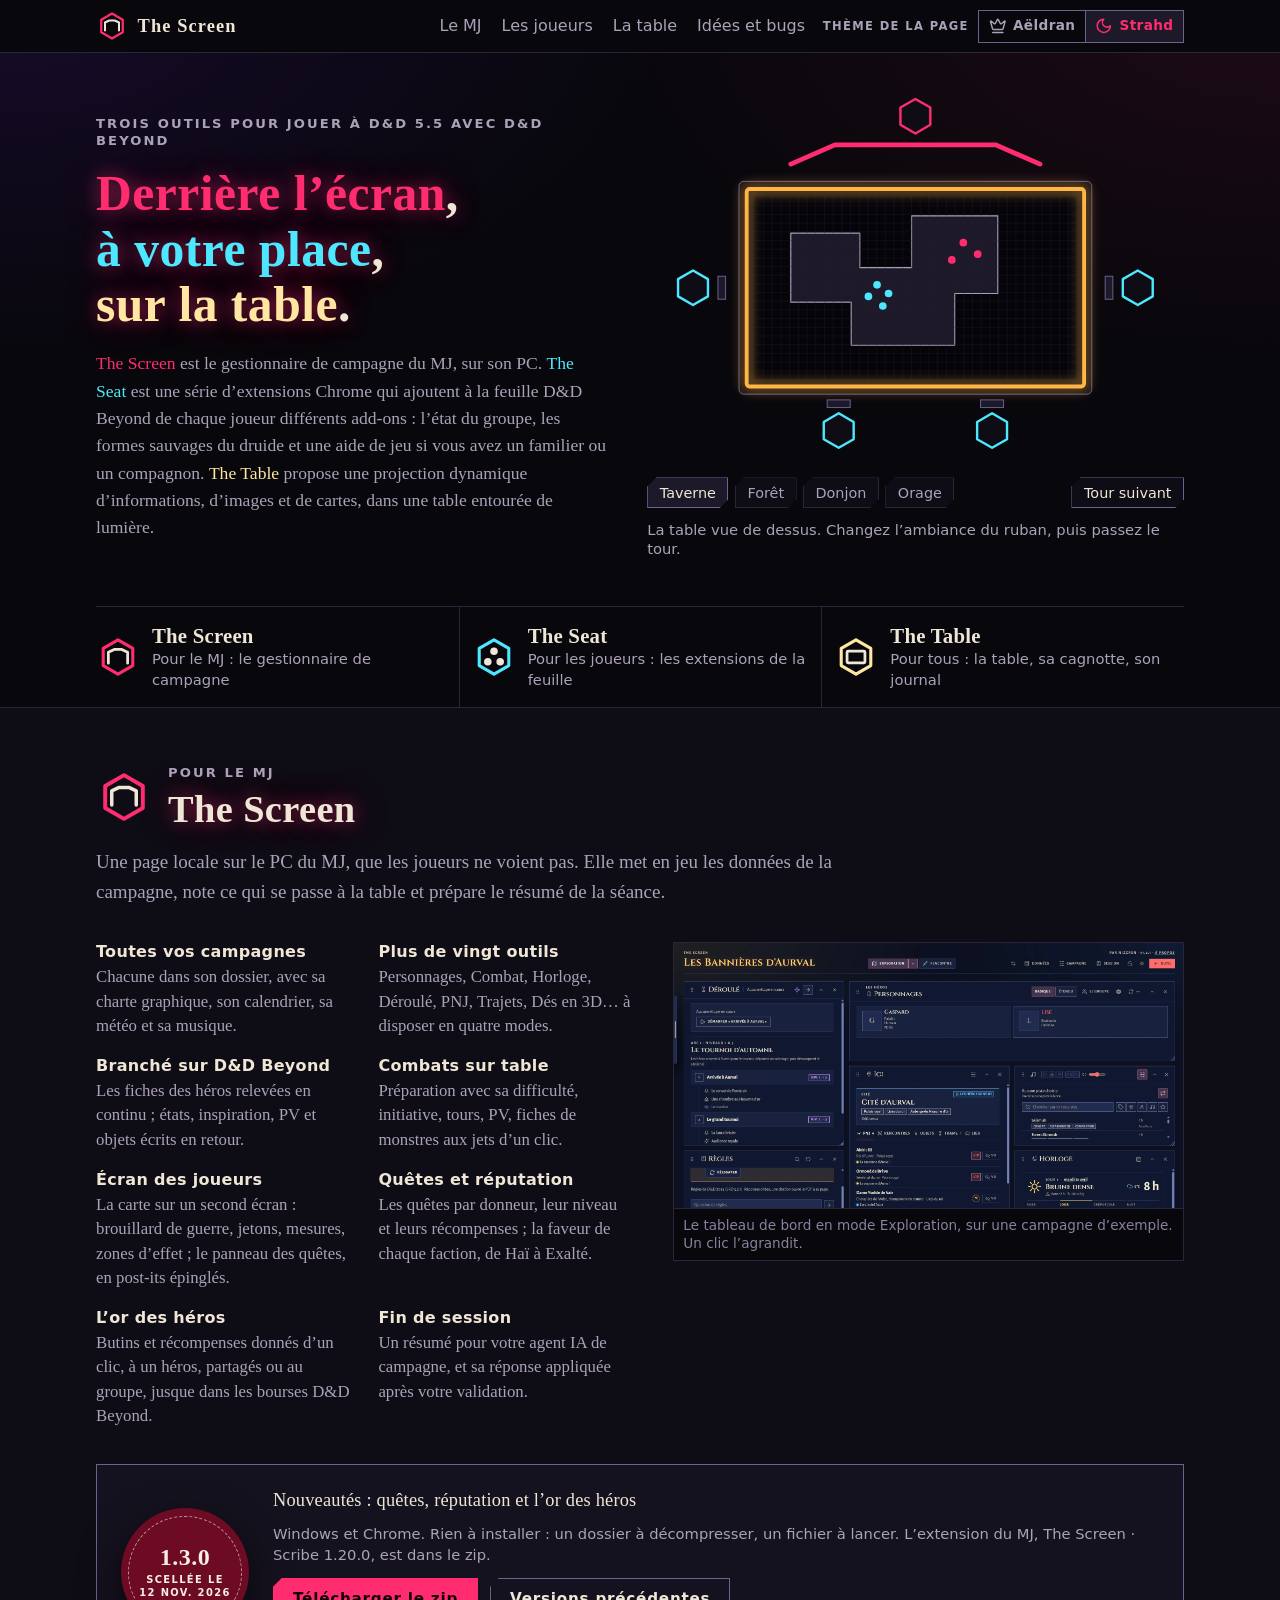
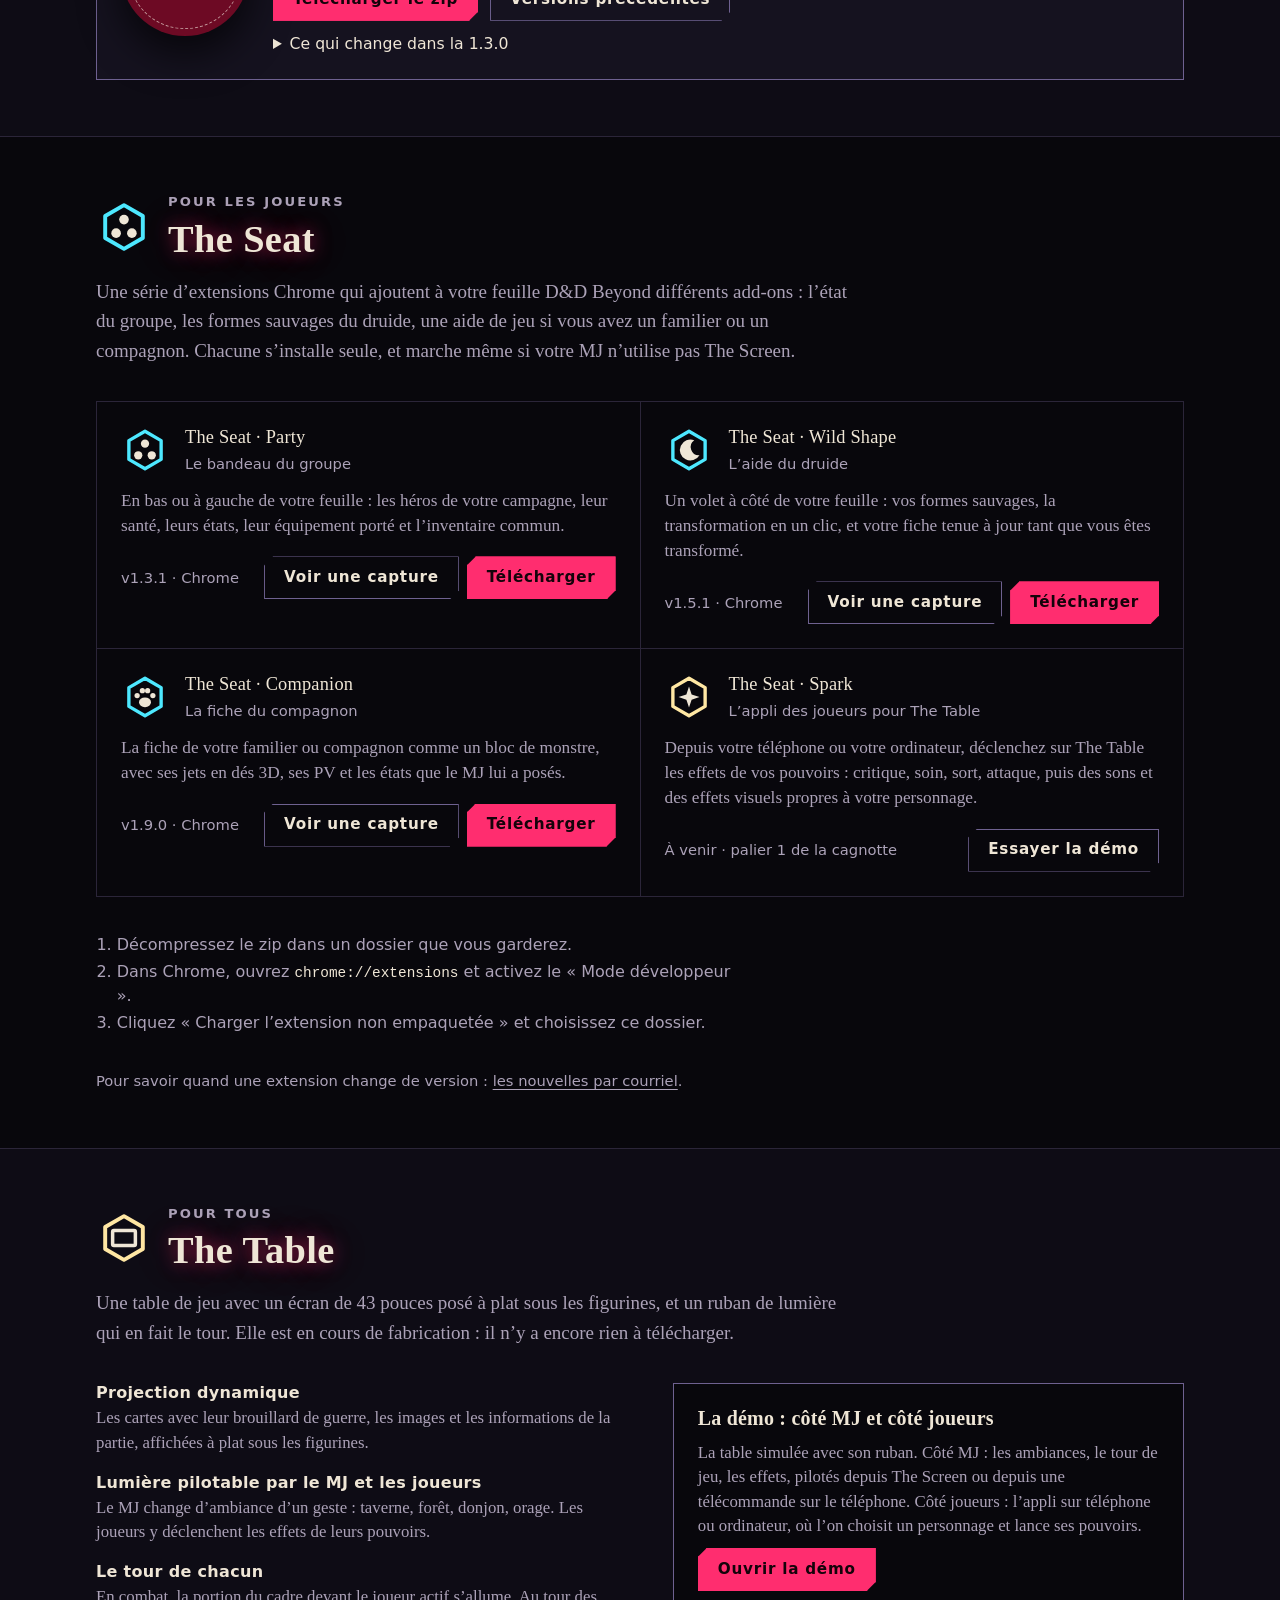
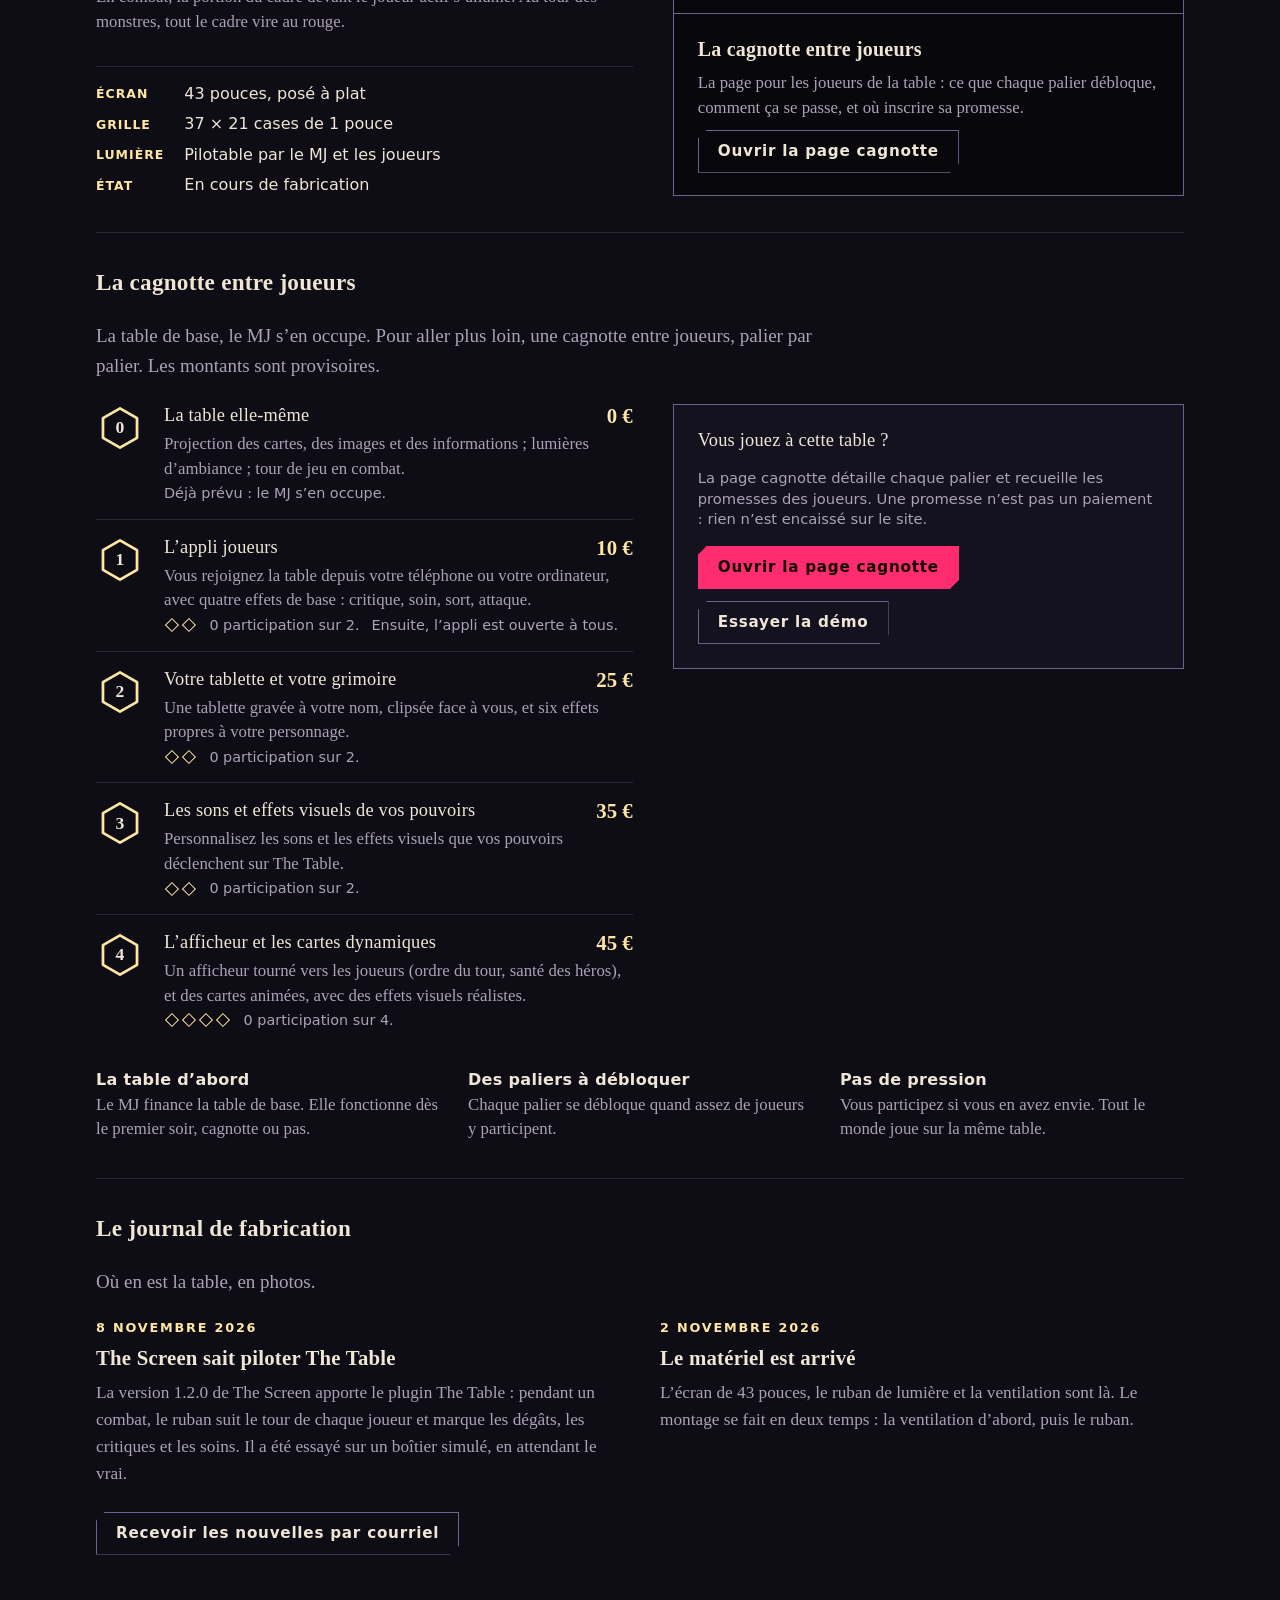
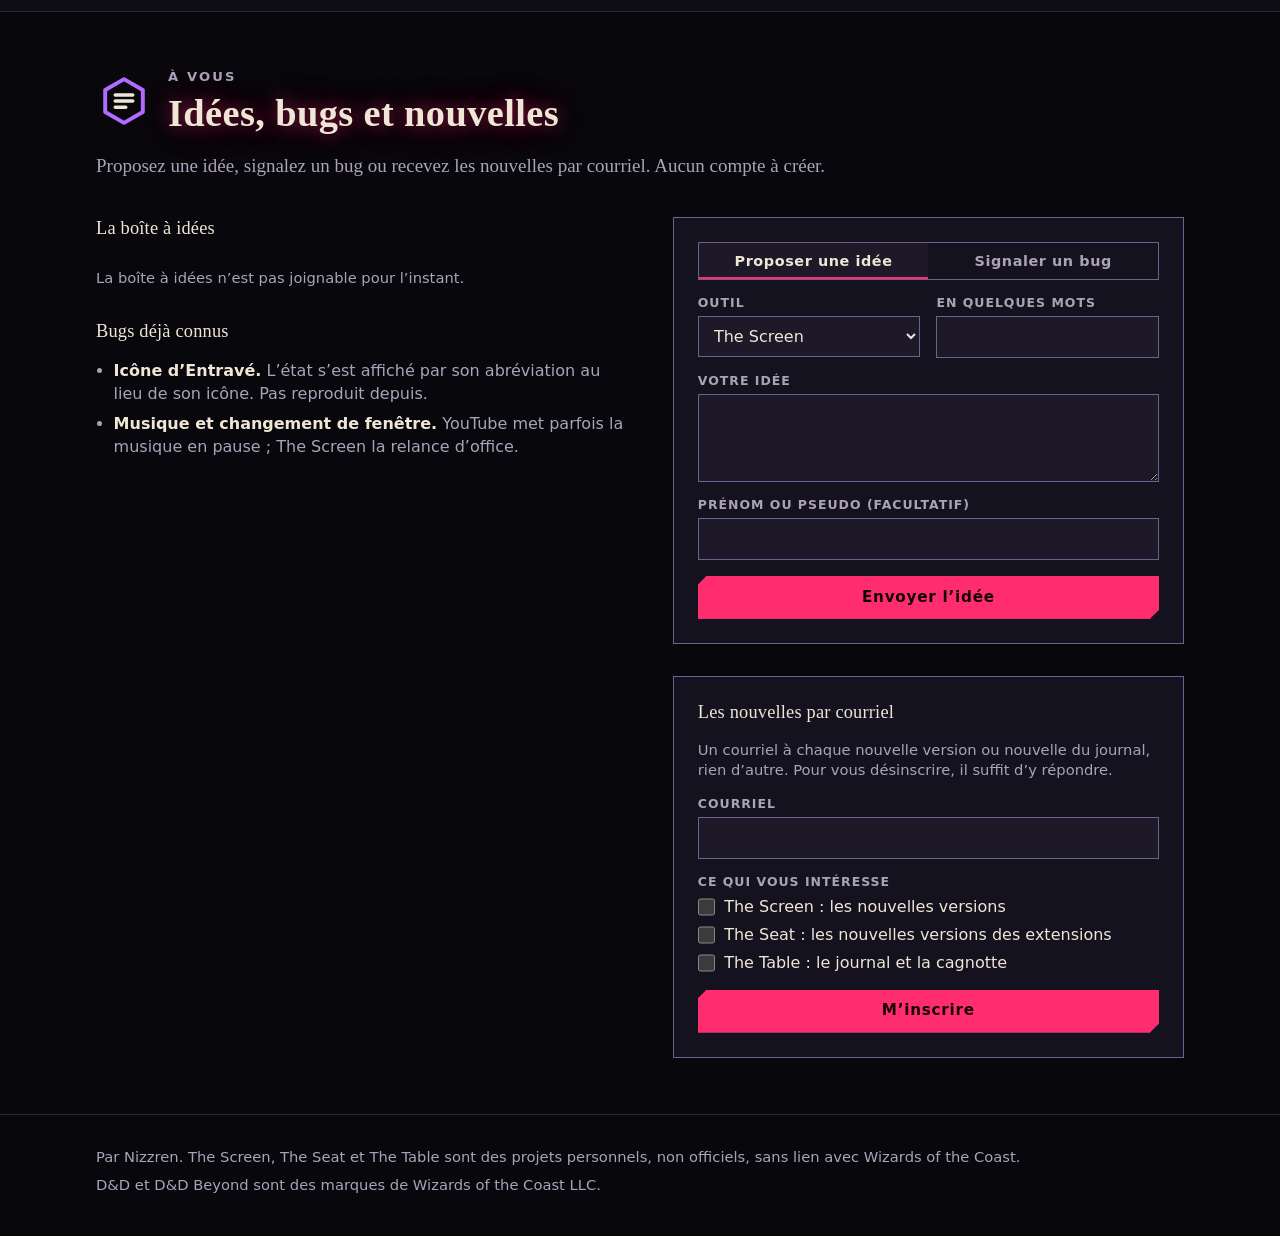
==== commit 201972b1: "The Screen 1.3.0 : quêtes et réputation, panneaux des quêtes, or donné Co-Authored-By: Claude Opus 5" ====
--- a/public/index.html
+++ b/public/index.html
@@ -119,7 +119,9 @@
           <li><strong>Plus de vingt outils</strong><span>Personnages, Combat, Horloge, Déroulé, PNJ, Trajets, Dés en 3D… à disposer en quatre modes.</span></li>
           <li><strong>Branché sur D&amp;D Beyond</strong><span>Les fiches des héros relevées en continu ; états, inspiration, PV et objets écrits en retour.</span></li>
           <li><strong>Combats sur table</strong><span>Préparation avec sa difficulté, initiative, tours, PV, fiches de monstres aux jets d’un clic.</span></li>
-          <li><strong>Écran des joueurs</strong><span>La carte sur un second écran : brouillard de guerre, jetons, mesures, zones d’effet.</span></li>
+          <li><strong>Écran des joueurs</strong><span>La carte sur un second écran : brouillard de guerre, jetons, mesures, zones d’effet ; le panneau des quêtes, en post-its épinglés.</span></li>
+          <li><strong>Quêtes et réputation</strong><span>Les quêtes par donneur, leur niveau et leurs récompenses ; la faveur de chaque faction, de Haï à Exalté.</span></li>
+          <li><strong>L’or des héros</strong><span>Butins et récompenses donnés d’un clic, à un héros, partagés ou au groupe, jusque dans les bourses D&amp;D Beyond.</span></li>
           <li><strong>Fin de session</strong><span>Un résumé pour votre agent IA de campagne, et sa réponse appliquée après votre validation.</span></li>
         </ul>
 
@@ -132,7 +134,7 @@
       </div>
 
       <div class="version">
-        <div class="sceau"><b data-version="the-screen">1.2.1</b><span>scellée le<br><span data-date="the-screen">10 nov. 2026</span></span></div>
+        <div class="sceau"><b data-version="the-screen">1.3.0</b><span>scellée le<br><span data-date="the-screen">12 nov. 2026</span></span></div>
         <div class="corps">
           <h3>Nouveautés : <span data-nouveautes="the-screen">l’accueil pour tous</span></h3>
           <p class="petit">Windows et Chrome. Rien à installer : un dossier à décompresser, un fichier à lancer. L’extension du MJ, The Screen · Scribe <span data-version="scribe">1.18.0</span>, est dans le zip.</p>
@@ -141,12 +143,12 @@
             <a class="btn" data-versions href="#mj">Versions précédentes</a>
           </div>
           <details>
-            <summary>Ce qui change dans la <span data-version="the-screen">1.2.1</span></summary>
+            <summary>Ce qui change dans la <span data-version="the-screen">1.3.0</span></summary>
             <ul data-points="the-screen">
-              <li>Accueil : avec une seule campagne, l’accueil et « Nouvelle campagne » étaient inaccessibles. Les flèches croisées de l’en-tête y mènent toujours.</li>
-              <li>Extensions des joueurs : les limites de The Seat · Party se fixent pour votre campagne, dans la fenêtre Campagne.</li>
-              <li>Forme sauvage : un druide transformé est montré avec sa forme, sa CA et son portrait.</li>
-              <li>Extension du MJ 1.18.0 : relevé toutes les 20 secondes.</li>
+              <li>Quêtes : un catalogue par donneur, avec importance, type, niveau optimal, récompenses et étapes dans le Déroulé.</li>
+              <li>Réputation : de Haï à Exalté auprès de chaque faction, avec un journal de chaque changement.</li>
+              <li>Panneaux des quêtes : des post-its épinglés sur l’écran des joueurs, aux couleurs de la campagne ou sur du bois.</li>
+              <li>Donner de l’or : à un héros, partagé ou au groupe, écrit sur D&amp;D Beyond ou noté.</li>
             </ul>
           </details>
         </div>
